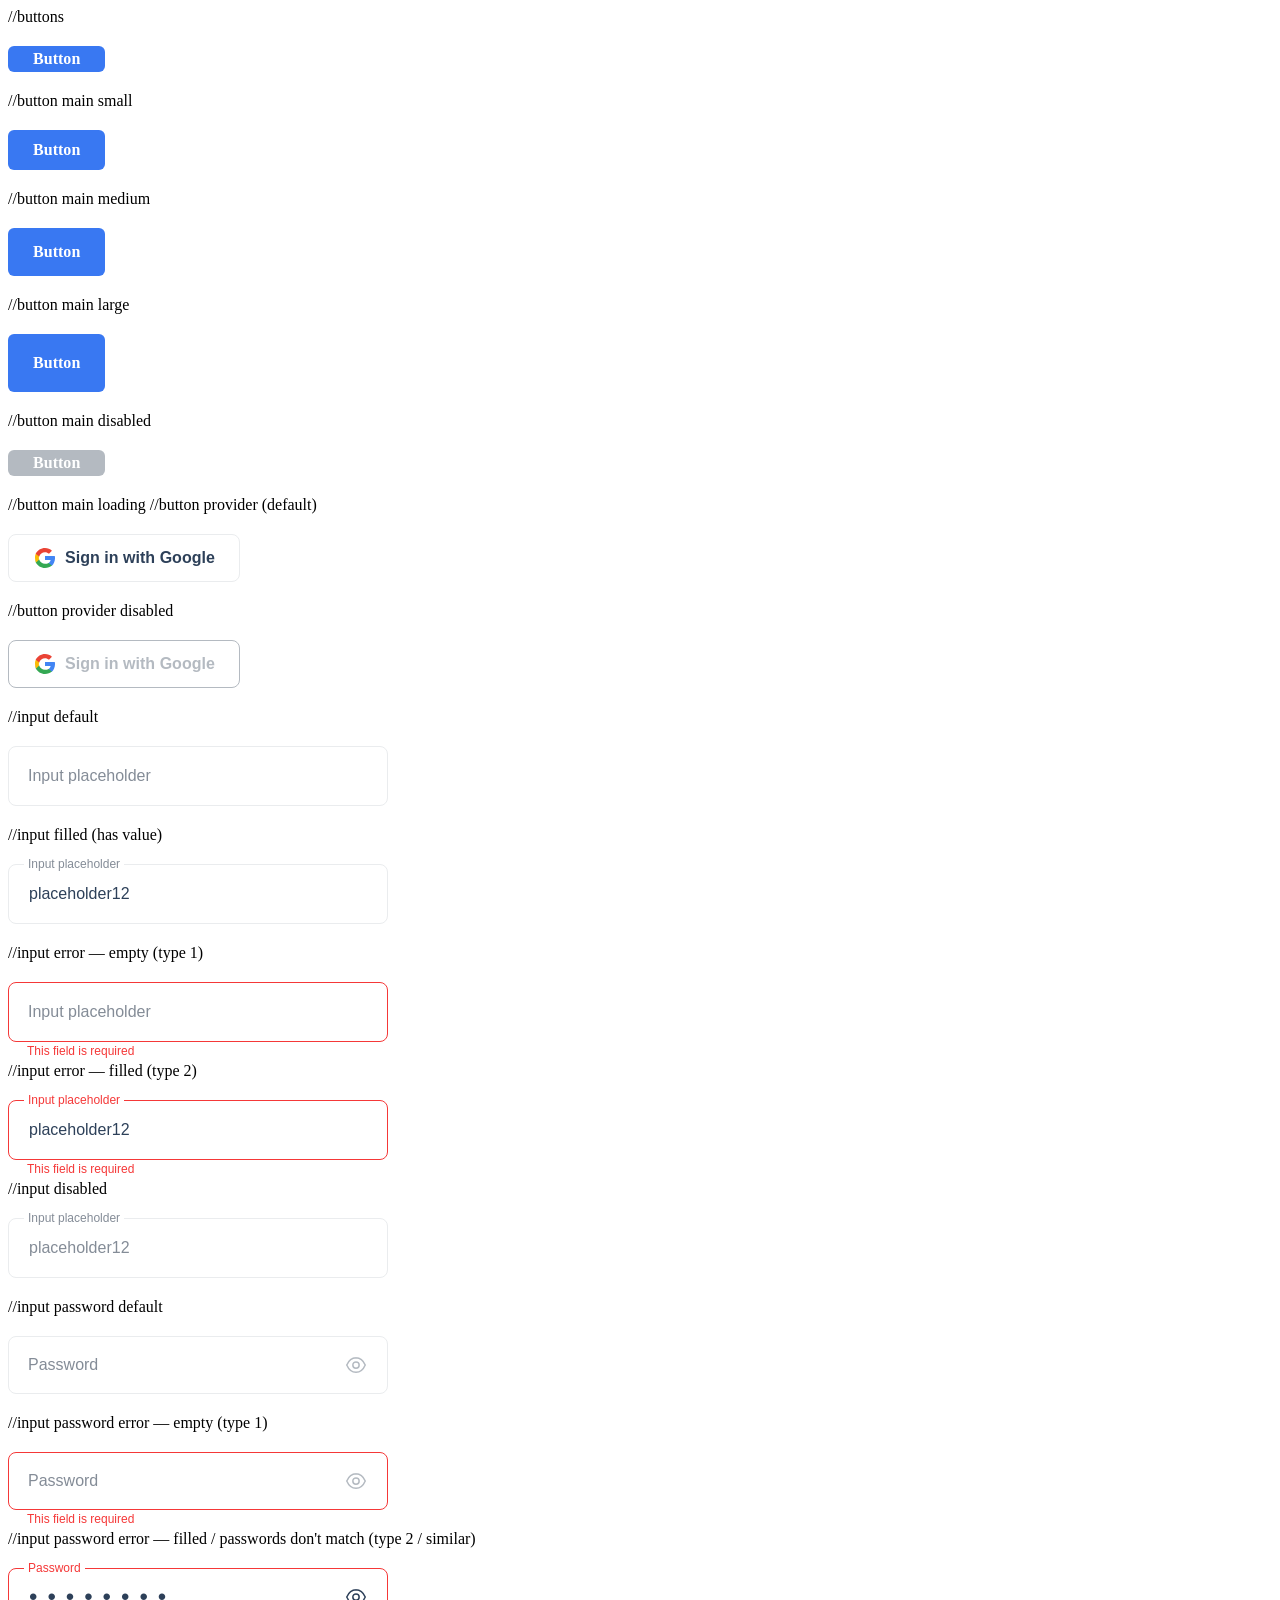
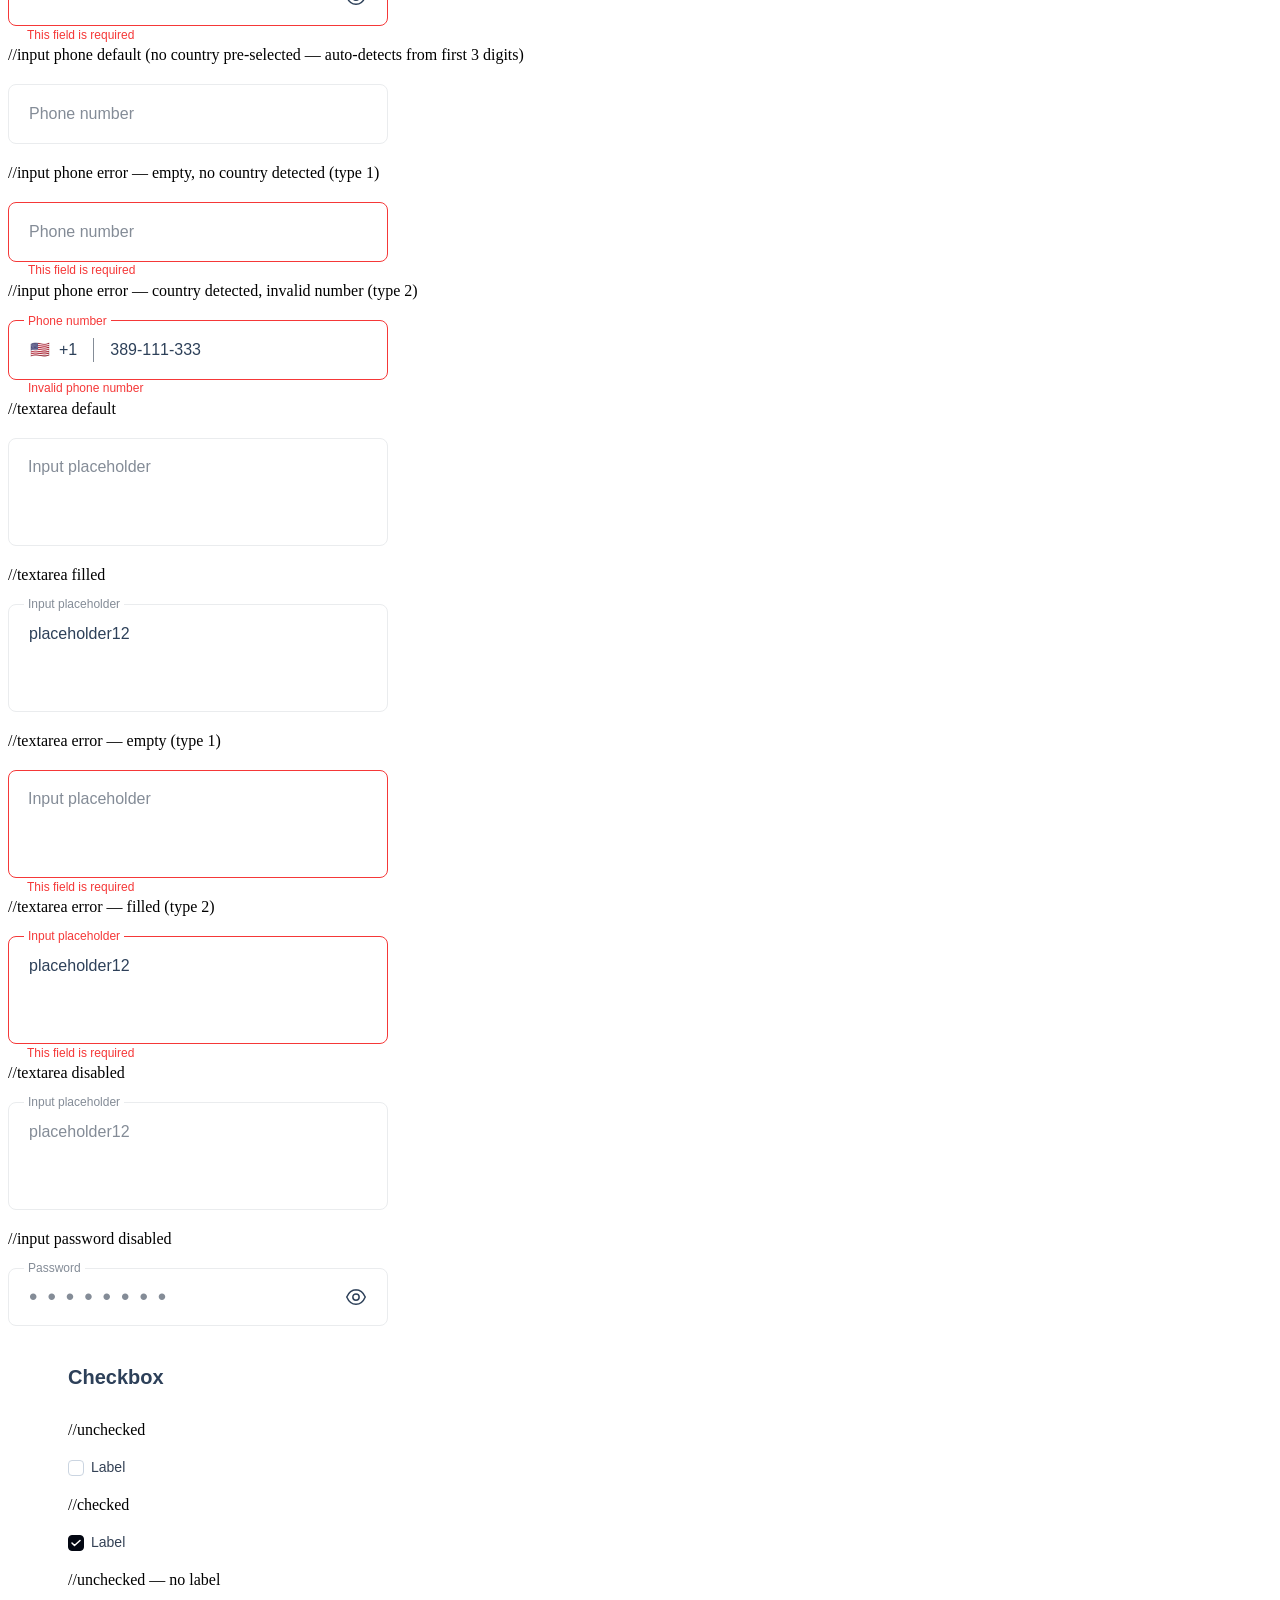
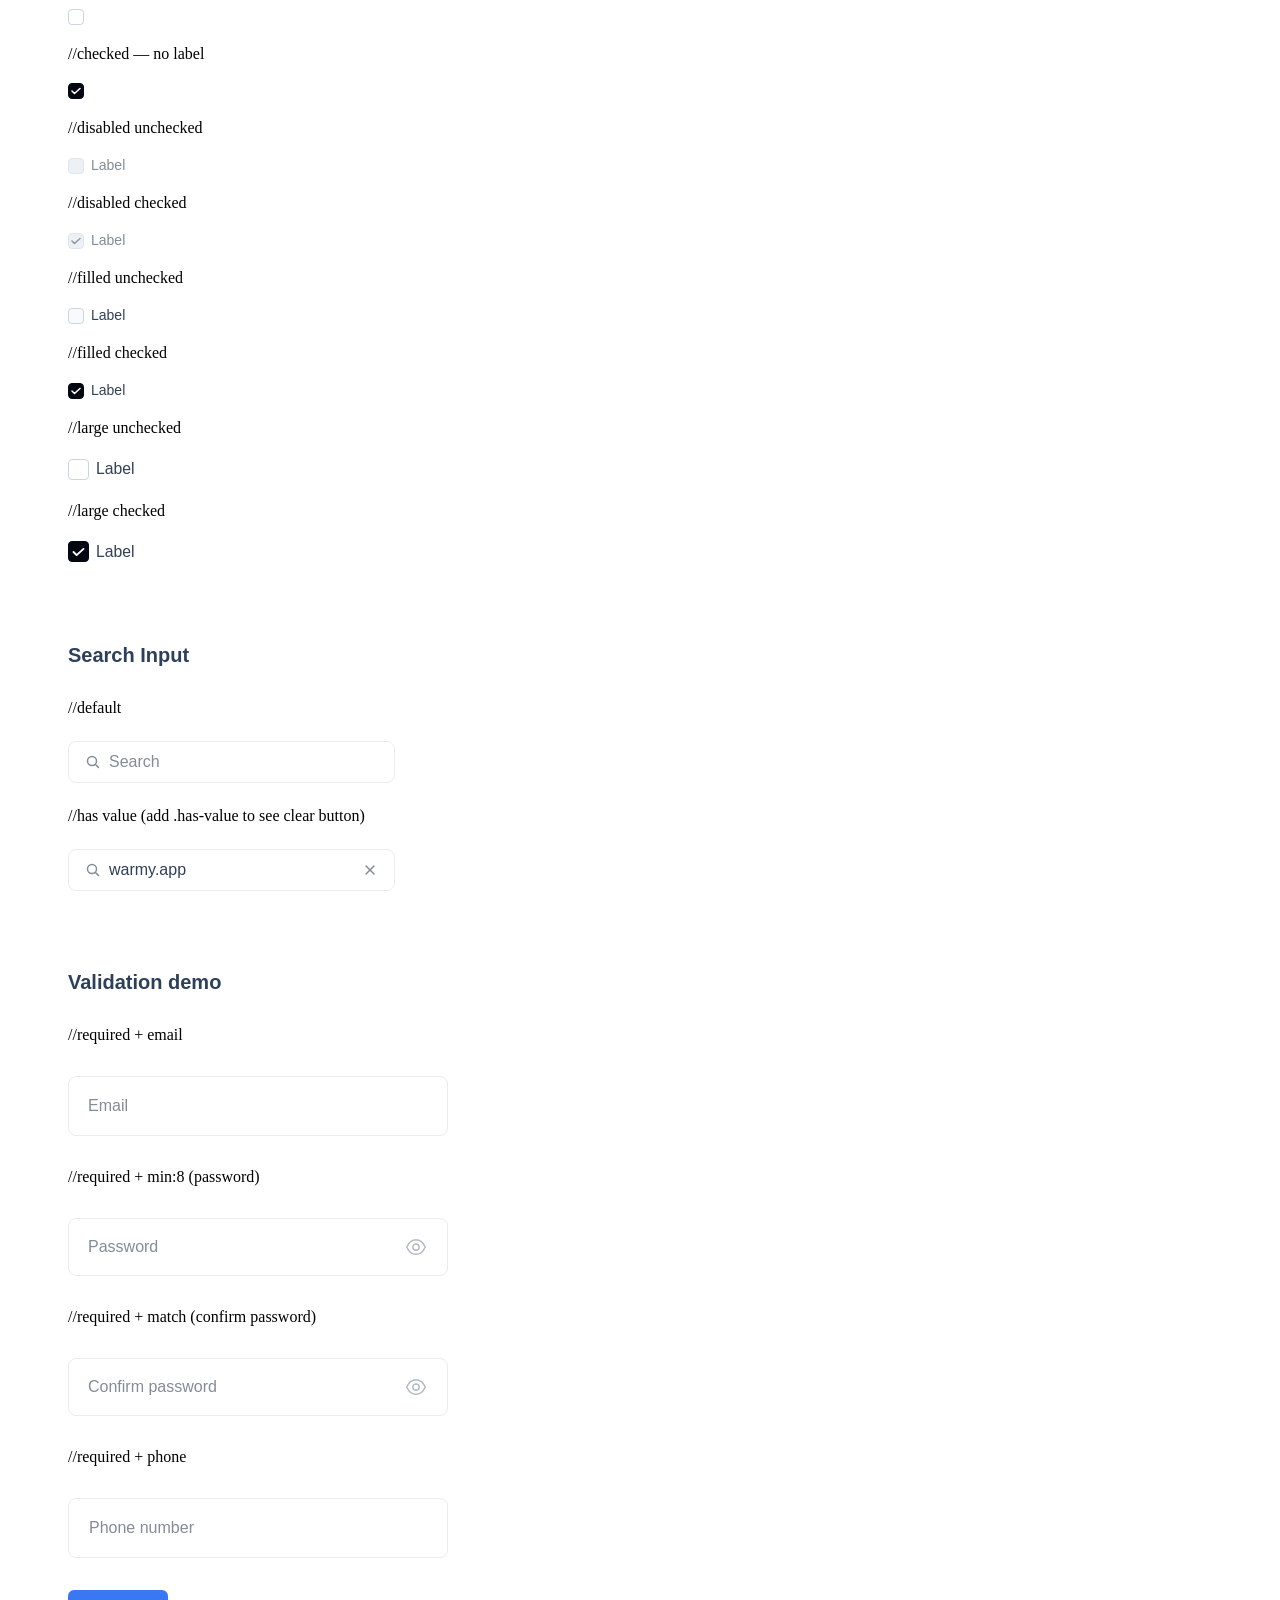
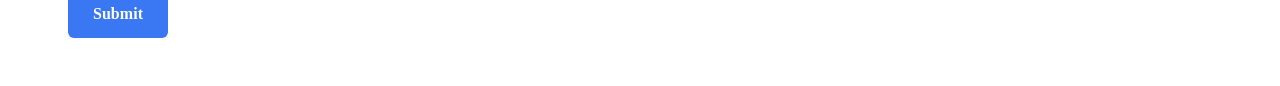
==== index.html @ c6be758d "feat: add base components HTML, CSS, and JS" ====
<!DOCTYPE html>
<html lang="en">
<head>
    <meta charset="UTF-8">
    <meta name="viewport" content="width=device-width, initial-scale=1.0">
    <title>Document</title>
    <link rel="stylesheet" href="css/main.css">
    <link rel="stylesheet" href="css/components.css">
</head>
<body>
    <div class="container">
        <div style="display: flex; flex-direction: column; gap: 20px;">

            //buttons
            <a href="" class="btn-main" target="_blank" rel="nofollow">Button</a>
            //button main small
            <a href="" class="btn-main btn-sm" target="_blank" rel="nofollow">Button</a>
            //button main medium
            <a href="" class="btn-main btn-md" target="_blank" rel="nofollow">Button</a>
            //button main large
            <a href="" class="btn-main btn-lg" target="_blank" rel="nofollow">Button</a>
            //button main disabled
            <a href="" class="btn-main btn-disabled" target="_blank" rel="nofollow">Button</a>
            //button main loading
            <!-- <a href="" class="btn-main btn-loading" target="_blank" rel="nofollow">Button</a> -->

            //button provider (default)
            <button type="button" class="btn-provider">
                <svg viewBox="0 0 24 24" fill="none" xmlns="http://www.w3.org/2000/svg">
                    <path d="M21.805 10.023H12v3.955h5.617c-.242 1.29-0.977 2.383-2.082 3.117v2.59h3.371c1.973-1.816 3.109-4.492 3.109-7.668 0-.527-.047-1.039-.133-1.52-.023.004.008-.008-.077.008v-.482z" fill="#4285F4"/>
                    <path d="M12 22c2.813 0 5.172-.934 6.895-2.535l-3.371-2.59c-.934.625-2.129.996-3.523.996-2.711 0-5.004-1.828-5.824-4.289H2.691v2.672C4.406 19.652 7.969 22 12 22z" fill="#34A853"/>
                    <path d="M6.176 13.582A5.97 5.97 0 0 1 5.836 12c0-.551.098-1.086.34-1.582V7.746H2.691A9.988 9.988 0 0 0 2 12c0 1.621.387 3.152 1.074 4.512l3.102-2.93z" fill="#FBBC05"/>
                    <path d="M12 6.129c1.527 0 2.895.524 3.973 1.555l2.98-2.98C17.168 3.031 14.813 2 12 2 7.969 2 4.406 4.348 2.691 7.746l3.485 2.672C6.996 7.957 9.289 6.129 12 6.129z" fill="#EA4335"/>
                </svg>
                Sign in with Google
            </button>
            //button provider disabled
            <button type="button" class="btn-provider btn-disabled" disabled>
                <svg viewBox="0 0 24 24" fill="none" xmlns="http://www.w3.org/2000/svg">
                    <path d="M21.805 10.023H12v3.955h5.617c-.242 1.29-0.977 2.383-2.082 3.117v2.59h3.371c1.973-1.816 3.109-4.492 3.109-7.668 0-.527-.047-1.039-.133-1.52-.023.004.008-.008-.077.008v-.482z" fill="#4285F4"/>
                    <path d="M12 22c2.813 0 5.172-.934 6.895-2.535l-3.371-2.59c-.934.625-2.129.996-3.523.996-2.711 0-5.004-1.828-5.824-4.289H2.691v2.672C4.406 19.652 7.969 22 12 22z" fill="#34A853"/>
                    <path d="M6.176 13.582A5.97 5.97 0 0 1 5.836 12c0-.551.098-1.086.34-1.582V7.746H2.691A9.988 9.988 0 0 0 2 12c0 1.621.387 3.152 1.074 4.512l3.102-2.93z" fill="#FBBC05"/>
                    <path d="M12 6.129c1.527 0 2.895.524 3.973 1.555l2.98-2.98C17.168 3.031 14.813 2 12 2 7.969 2 4.406 4.348 2.691 7.746l3.485 2.672C6.996 7.957 9.289 6.129 12 6.129z" fill="#EA4335"/>
                </svg>
                Sign in with Google
            </button>

            //input default
            <div class="input-wrap">
                <input type="text" id="input-name" class="input-field" placeholder=" " />
                <label for="input-name" class="input-label">Input placeholder</label>
            </div>
            //input filled (has value)
            <div class="input-wrap">
                <input type="text" id="input-filled" class="input-field" placeholder=" " value="placeholder12" />
                <label for="input-filled" class="input-label">Input placeholder</label>
            </div>
            //input error — empty (type 1)
            <div class="input-wrap input-error">
                <input type="text" id="input-error-1" class="input-field" placeholder=" " />
                <label for="input-error-1" class="input-label">Input placeholder</label>
                <span class="input-error-msg">This field is required</span>
            </div>
            //input error — filled (type 2)
            <div class="input-wrap input-error">
                <input type="text" id="input-error-2" class="input-field" placeholder=" " value="placeholder12" />
                <label for="input-error-2" class="input-label">Input placeholder</label>
                <span class="input-error-msg">This field is required</span>
            </div>
            //input disabled
            <div class="input-wrap">
                <input type="text" id="input-disabled" class="input-field" placeholder=" " value="placeholder12" disabled />
                <label for="input-disabled" class="input-label">Input placeholder</label>
            </div>

            //input password default
            <div class="input-wrap input-password">
                <input type="password" id="input-pass" class="input-field" placeholder=" " />
                <label for="input-pass" class="input-label">Password</label>
                <button type="button" class="input-password-toggle" aria-label="Show password">
                    <svg class="icon-eye-show" viewBox="0 0 20 16.104" fill="none" xmlns="http://www.w3.org/2000/svg">
                        <path fill-rule="evenodd" clip-rule="evenodd" d="M13.1615 8.0522C13.1615 9.7982 11.7455 11.2132 9.9995 11.2132C8.2535 11.2132 6.8385 9.7982 6.8385 8.0522C6.8385 6.3052 8.2535 4.8902 9.9995 4.8902C11.7455 4.8902 13.1615 6.3052 13.1615 8.0522Z" stroke="var(--stroke-0, #B4BAC1)" stroke-width="1.5" stroke-linecap="round" stroke-linejoin="round"/>
                        <path fill-rule="evenodd" clip-rule="evenodd" d="M9.998 15.354C13.806 15.354 17.289 12.616 19.25 8.052C17.289 3.488 13.806 0.75 9.998 0.75H10.002C6.194 0.75 2.711 3.488 0.75 8.052C2.711 12.616 6.194 15.354 10.002 15.354H9.998Z" stroke="var(--stroke-0, #B4BAC1)" stroke-width="1.5" stroke-linecap="round" stroke-linejoin="round"/>
                    </svg>
                    <svg class="icon-eye-hide" viewBox="0 0 20 17.274" fill="none" xmlns="http://www.w3.org/2000/svg">
                        <path d="M7.761 10.8672C7.186 10.2932 6.836 9.5132 6.836 8.6382C6.836 6.8852 8.248 5.4722 10 5.4722C10.867 5.4722 11.665 5.8232 12.23 6.3972" stroke="var(--stroke-0, #B4BAC1)" stroke-width="1.5" stroke-linecap="round" stroke-linejoin="round"/>
                        <path d="M13.1052 9.1993C12.8732 10.4893 11.8572 11.5073 10.5682 11.7413" stroke="var(--stroke-0, #B4BAC1)" stroke-width="1.5" stroke-linecap="round" stroke-linejoin="round"/>
                        <path d="M4.655 13.9727C3.068 12.7267 1.724 10.9067 0.75 8.6377C1.734 6.3587 3.087 4.5287 4.684 3.2727C6.271 2.0167 8.102 1.3347 10 1.3347C11.909 1.3347 13.739 2.0267 15.336 3.2917" stroke="var(--stroke-0, #B4BAC1)" stroke-width="1.5" stroke-linecap="round" stroke-linejoin="round"/>
                        <path d="M17.448 5.4912C18.136 6.4052 18.741 7.4602 19.25 8.6372C17.283 13.1942 13.807 15.9392 10 15.9392C9.137 15.9392 8.286 15.7992 7.468 15.5262" stroke="var(--stroke-0, #B4BAC1)" stroke-width="1.5" stroke-linecap="round" stroke-linejoin="round"/>
                        <path d="M17.8874 0.75L2.1134 16.524" stroke="var(--stroke-0, #B4BAC1)" stroke-width="1.5" stroke-linecap="round" stroke-linejoin="round"/>
                    </svg>
                </button>
            </div>
            //input password error — empty (type 1)
            <div class="input-wrap input-password input-error">
                <input type="password" id="input-pass-error-1" class="input-field" placeholder=" " />
                <label for="input-pass-error-1" class="input-label">Password</label>
                <button type="button" class="input-password-toggle" aria-label="Show password">
                    <svg class="icon-eye-show" viewBox="0 0 20 16.104" fill="none" xmlns="http://www.w3.org/2000/svg">
                        <path fill-rule="evenodd" clip-rule="evenodd" d="M13.1615 8.0522C13.1615 9.7982 11.7455 11.2132 9.9995 11.2132C8.2535 11.2132 6.8385 9.7982 6.8385 8.0522C6.8385 6.3052 8.2535 4.8902 9.9995 4.8902C11.7455 4.8902 13.1615 6.3052 13.1615 8.0522Z" stroke="var(--stroke-0, #B4BAC1)" stroke-width="1.5" stroke-linecap="round" stroke-linejoin="round"/>
                        <path fill-rule="evenodd" clip-rule="evenodd" d="M9.998 15.354C13.806 15.354 17.289 12.616 19.25 8.052C17.289 3.488 13.806 0.75 9.998 0.75H10.002C6.194 0.75 2.711 3.488 0.75 8.052C2.711 12.616 6.194 15.354 10.002 15.354H9.998Z" stroke="var(--stroke-0, #B4BAC1)" stroke-width="1.5" stroke-linecap="round" stroke-linejoin="round"/>
                    </svg>
                    <svg class="icon-eye-hide" viewBox="0 0 20 17.274" fill="none" xmlns="http://www.w3.org/2000/svg">
                        <path d="M7.761 10.8672C7.186 10.2932 6.836 9.5132 6.836 8.6382C6.836 6.8852 8.248 5.4722 10 5.4722C10.867 5.4722 11.665 5.8232 12.23 6.3972" stroke="var(--stroke-0, #B4BAC1)" stroke-width="1.5" stroke-linecap="round" stroke-linejoin="round"/>
                        <path d="M13.1052 9.1993C12.8732 10.4893 11.8572 11.5073 10.5682 11.7413" stroke="var(--stroke-0, #B4BAC1)" stroke-width="1.5" stroke-linecap="round" stroke-linejoin="round"/>
                        <path d="M4.655 13.9727C3.068 12.7267 1.724 10.9067 0.75 8.6377C1.734 6.3587 3.087 4.5287 4.684 3.2727C6.271 2.0167 8.102 1.3347 10 1.3347C11.909 1.3347 13.739 2.0267 15.336 3.2917" stroke="var(--stroke-0, #B4BAC1)" stroke-width="1.5" stroke-linecap="round" stroke-linejoin="round"/>
                        <path d="M17.448 5.4912C18.136 6.4052 18.741 7.4602 19.25 8.6372C17.283 13.1942 13.807 15.9392 10 15.9392C9.137 15.9392 8.286 15.7992 7.468 15.5262" stroke="var(--stroke-0, #B4BAC1)" stroke-width="1.5" stroke-linecap="round" stroke-linejoin="round"/>
                        <path d="M17.8874 0.75L2.1134 16.524" stroke="var(--stroke-0, #B4BAC1)" stroke-width="1.5" stroke-linecap="round" stroke-linejoin="round"/>
                    </svg>
                </button>
                <span class="input-error-msg">This field is required</span>
            </div>
            //input password error — filled / passwords don't match (type 2 / similar)
            <div class="input-wrap input-password input-error">
                <input type="password" id="input-pass-error-2" class="input-field" placeholder=" " value="password" />
                <label for="input-pass-error-2" class="input-label">Password</label>
                <button type="button" class="input-password-toggle" aria-label="Show password">
                    <svg class="icon-eye-show" viewBox="0 0 20 16.104" fill="none" xmlns="http://www.w3.org/2000/svg">
                        <path fill-rule="evenodd" clip-rule="evenodd" d="M13.1615 8.0522C13.1615 9.7982 11.7455 11.2132 9.9995 11.2132C8.2535 11.2132 6.8385 9.7982 6.8385 8.0522C6.8385 6.3052 8.2535 4.8902 9.9995 4.8902C11.7455 4.8902 13.1615 6.3052 13.1615 8.0522Z" stroke="var(--stroke-0, #B4BAC1)" stroke-width="1.5" stroke-linecap="round" stroke-linejoin="round"/>
                        <path fill-rule="evenodd" clip-rule="evenodd" d="M9.998 15.354C13.806 15.354 17.289 12.616 19.25 8.052C17.289 3.488 13.806 0.75 9.998 0.75H10.002C6.194 0.75 2.711 3.488 0.75 8.052C2.711 12.616 6.194 15.354 10.002 15.354H9.998Z" stroke="var(--stroke-0, #B4BAC1)" stroke-width="1.5" stroke-linecap="round" stroke-linejoin="round"/>
                    </svg>
                    <svg class="icon-eye-hide" viewBox="0 0 20 17.274" fill="none" xmlns="http://www.w3.org/2000/svg">
                        <path d="M7.761 10.8672C7.186 10.2932 6.836 9.5132 6.836 8.6382C6.836 6.8852 8.248 5.4722 10 5.4722C10.867 5.4722 11.665 5.8232 12.23 6.3972" stroke="var(--stroke-0, #B4BAC1)" stroke-width="1.5" stroke-linecap="round" stroke-linejoin="round"/>
                        <path d="M13.1052 9.1993C12.8732 10.4893 11.8572 11.5073 10.5682 11.7413" stroke="var(--stroke-0, #B4BAC1)" stroke-width="1.5" stroke-linecap="round" stroke-linejoin="round"/>
                        <path d="M4.655 13.9727C3.068 12.7267 1.724 10.9067 0.75 8.6377C1.734 6.3587 3.087 4.5287 4.684 3.2727C6.271 2.0167 8.102 1.3347 10 1.3347C11.909 1.3347 13.739 2.0267 15.336 3.2917" stroke="var(--stroke-0, #B4BAC1)" stroke-width="1.5" stroke-linecap="round" stroke-linejoin="round"/>
                        <path d="M17.448 5.4912C18.136 6.4052 18.741 7.4602 19.25 8.6372C17.283 13.1942 13.807 15.9392 10 15.9392C9.137 15.9392 8.286 15.7992 7.468 15.5262" stroke="var(--stroke-0, #B4BAC1)" stroke-width="1.5" stroke-linecap="round" stroke-linejoin="round"/>
                        <path d="M17.8874 0.75L2.1134 16.524" stroke="var(--stroke-0, #B4BAC1)" stroke-width="1.5" stroke-linecap="round" stroke-linejoin="round"/>
                    </svg>
                </button>
                <span class="input-error-msg">This field is required</span>
            </div>
            //input phone default (no country pre-selected — auto-detects from first 3 digits)
            <div class="input-wrap input-phone">
                <div class="phone-prefix">
                    <div class="phone-country">
                        <span class="phone-flag"></span>
                        <span class="phone-dial"></span>
                        <select class="phone-select" aria-label="Select country code">
                            <option value="" data-flag="" selected>—</option>
                            <option value="+1"   data-flag="🇺🇸">United States (+1)</option>
                            <option value="+44"  data-flag="🇬🇧">United Kingdom (+44)</option>
                            <option value="+49"  data-flag="🇩🇪">Germany (+49)</option>
                            <option value="+33"  data-flag="🇫🇷">France (+33)</option>
                            <option value="+34"  data-flag="🇪🇸">Spain (+34)</option>
                            <option value="+39"  data-flag="🇮🇹">Italy (+39)</option>
                            <option value="+31"  data-flag="🇳🇱">Netherlands (+31)</option>
                            <option value="+48"  data-flag="🇵🇱">Poland (+48)</option>
                            <option value="+380" data-flag="🇺🇦">Ukraine (+380)</option>
                            <option value="+1"   data-flag="🇨🇦">Canada (+1)</option>
                            <option value="+61"  data-flag="🇦🇺">Australia (+61)</option>
                            <option value="+55"  data-flag="🇧🇷">Brazil (+55)</option>
                            <option value="+91"  data-flag="🇮🇳">India (+91)</option>
                            <option value="+86"  data-flag="🇨🇳">China (+86)</option>
                        </select>
                    </div>
                    <div class="phone-divider"></div>
                </div>
                <input type="tel" id="input-phone" class="input-field" placeholder=" " />
                <label for="input-phone" class="input-label">Phone number</label>
            </div>
            //input phone error — empty, no country detected (type 1)
            <div class="input-wrap input-phone input-error">
                <div class="phone-prefix">
                    <div class="phone-country">
                        <span class="phone-flag"></span>
                        <span class="phone-dial"></span>
                        <select class="phone-select" aria-label="Select country code">
                            <option value="" data-flag="" selected>—</option>
                            <option value="+1"   data-flag="🇺🇸">United States (+1)</option>
                            <option value="+44"  data-flag="🇬🇧">United Kingdom (+44)</option>
                            <option value="+380" data-flag="🇺🇦">Ukraine (+380)</option>
                        </select>
                    </div>
                    <div class="phone-divider"></div>
                </div>
                <input type="tel" id="input-phone-error-1" class="input-field" placeholder=" " />
                <label for="input-phone-error-1" class="input-label">Phone number</label>
                <span class="input-error-msg">This field is required</span>
            </div>
            //input phone error — country detected, invalid number (type 2)
            <div class="input-wrap input-phone input-error phone-detected">
                <div class="phone-prefix">
                    <div class="phone-country">
                        <span class="phone-flag">🇺🇸</span>
                        <span class="phone-dial">+1</span>
                        <select class="phone-select" aria-label="Select country code">
                            <option value="" data-flag="">—</option>
                            <option value="+1"   data-flag="🇺🇸" selected>United States (+1)</option>
                            <option value="+44"  data-flag="🇬🇧">United Kingdom (+44)</option>
                            <option value="+380" data-flag="🇺🇦">Ukraine (+380)</option>
                        </select>
                    </div>
                    <div class="phone-divider"></div>
                </div>
                <input type="tel" id="input-phone-error-2" class="input-field" placeholder=" " value="389-111-333" />
                <label for="input-phone-error-2" class="input-label">Phone number</label>
                <span class="input-error-msg">Invalid phone number</span>
            </div>

            //textarea default
            <div class="input-wrap input-textarea">
                <textarea id="textarea-default" class="input-field" placeholder=" "></textarea>
                <label for="textarea-default" class="input-label">Input placeholder</label>
            </div>
            //textarea filled
            <div class="input-wrap input-textarea">
                <textarea id="textarea-filled" class="input-field" placeholder=" ">placeholder12</textarea>
                <label for="textarea-filled" class="input-label">Input placeholder</label>
            </div>
            //textarea error — empty (type 1)
            <div class="input-wrap input-textarea input-error">
                <textarea id="textarea-error-1" class="input-field" placeholder=" "></textarea>
                <label for="textarea-error-1" class="input-label">Input placeholder</label>
                <span class="input-error-msg">This field is required</span>
            </div>
            //textarea error — filled (type 2)
            <div class="input-wrap input-textarea input-error">
                <textarea id="textarea-error-2" class="input-field" placeholder=" ">placeholder12</textarea>
                <label for="textarea-error-2" class="input-label">Input placeholder</label>
                <span class="input-error-msg">This field is required</span>
            </div>
            //textarea disabled
            <div class="input-wrap input-textarea">
                <textarea id="textarea-disabled" class="input-field" placeholder=" " disabled>placeholder12</textarea>
                <label for="textarea-disabled" class="input-label">Input placeholder</label>
            </div>

            //input password disabled
            <div class="input-wrap input-password">
                <input type="password" id="input-pass-disabled" class="input-field" placeholder=" " value="password" disabled />
                <label for="input-pass-disabled" class="input-label">Password</label>
                <button type="button" class="input-password-toggle" aria-label="Show password" disabled>
                    <svg class="icon-eye-show" viewBox="0 0 20 16.104" fill="none" xmlns="http://www.w3.org/2000/svg">
                        <path fill-rule="evenodd" clip-rule="evenodd" d="M13.1615 8.0522C13.1615 9.7982 11.7455 11.2132 9.9995 11.2132C8.2535 11.2132 6.8385 9.7982 6.8385 8.0522C6.8385 6.3052 8.2535 4.8902 9.9995 4.8902C11.7455 4.8902 13.1615 6.3052 13.1615 8.0522Z" stroke="var(--stroke-0, #B4BAC1)" stroke-width="1.5" stroke-linecap="round" stroke-linejoin="round"/>
                        <path fill-rule="evenodd" clip-rule="evenodd" d="M9.998 15.354C13.806 15.354 17.289 12.616 19.25 8.052C17.289 3.488 13.806 0.75 9.998 0.75H10.002C6.194 0.75 2.711 3.488 0.75 8.052C2.711 12.616 6.194 15.354 10.002 15.354H9.998Z" stroke="var(--stroke-0, #B4BAC1)" stroke-width="1.5" stroke-linecap="round" stroke-linejoin="round"/>
                    </svg>
                </button>
            </div>


        </div>
    </div>

    <!-- ====== Checkbox ====== -->
    <div style="padding: 40px 60px; max-width: 900px;">
        <h2 style="font-family:Figtree,sans-serif;font-size:20px;font-weight:700;color:#2D4059;margin:0 0 32px;">Checkbox</h2>
        <div style="display:flex;flex-direction:column;gap:20px;">

            //unchecked
            <label class="checkbox-wrap">
                <input type="checkbox" class="checkbox-input" />
                <span class="checkbox-box"></span>
                <span class="checkbox-label">Label</span>
            </label>

            //checked
            <label class="checkbox-wrap">
                <input type="checkbox" class="checkbox-input" checked />
                <span class="checkbox-box"></span>
                <span class="checkbox-label">Label</span>
            </label>

            //unchecked — no label
            <label class="checkbox-wrap">
                <input type="checkbox" class="checkbox-input" />
                <span class="checkbox-box"></span>
            </label>

            //checked — no label
            <label class="checkbox-wrap">
                <input type="checkbox" class="checkbox-input" checked />
                <span class="checkbox-box"></span>
            </label>

            //disabled unchecked
            <label class="checkbox-wrap checkbox-disabled">
                <input type="checkbox" class="checkbox-input" disabled />
                <span class="checkbox-box"></span>
                <span class="checkbox-label">Label</span>
            </label>

            //disabled checked
            <label class="checkbox-wrap checkbox-disabled">
                <input type="checkbox" class="checkbox-input" disabled checked />
                <span class="checkbox-box"></span>
                <span class="checkbox-label">Label</span>
            </label>

            //filled unchecked
            <label class="checkbox-wrap checkbox-filled">
                <input type="checkbox" class="checkbox-input" />
                <span class="checkbox-box"></span>
                <span class="checkbox-label">Label</span>
            </label>

            //filled checked
            <label class="checkbox-wrap checkbox-filled">
                <input type="checkbox" class="checkbox-input" checked />
                <span class="checkbox-box"></span>
                <span class="checkbox-label">Label</span>
            </label>

            //large unchecked
            <label class="checkbox-wrap checkbox-lg">
                <input type="checkbox" class="checkbox-input" />
                <span class="checkbox-box"></span>
                <span class="checkbox-label">Label</span>
            </label>

            //large checked
            <label class="checkbox-wrap checkbox-lg">
                <input type="checkbox" class="checkbox-input" checked />
                <span class="checkbox-box"></span>
                <span class="checkbox-label">Label</span>
            </label>

        </div>
    </div>

    <!-- ====== Search Input ====== -->
    <div style="padding: 40px 60px; max-width: 900px;">
        <h2 style="font-family:Figtree,sans-serif;font-size:20px;font-weight:700;color:#2D4059;margin:0 0 32px;">Search Input</h2>
        <div style="display:flex;flex-direction:column;gap:24px;max-width:327px;">

            //default
            <div class="input-wrap input-search">
                <button type="button" class="search-submit" aria-label="Search">
                    <svg viewBox="0 0 16 16" fill="none" xmlns="http://www.w3.org/2000/svg">
                        <circle cx="7" cy="7" r="4.5" stroke="currentColor" stroke-width="1.5"/>
                        <path d="M10.5 10.5L13.5 13.5" stroke="currentColor" stroke-width="1.5" stroke-linecap="round"/>
                    </svg>
                </button>
                <input type="search" class="input-field" placeholder="Search" />
                <button type="button" class="search-clear" aria-label="Clear search">
                    <svg viewBox="0 0 16 16" fill="none" xmlns="http://www.w3.org/2000/svg">
                        <path d="M4 4L12 12M12 4L4 12" stroke="currentColor" stroke-width="1.5" stroke-linecap="round"/>
                    </svg>
                </button>
            </div>

            //has value (add .has-value to see clear button)
            <div class="input-wrap input-search has-value">
                <button type="button" class="search-submit" aria-label="Search">
                    <svg viewBox="0 0 16 16" fill="none" xmlns="http://www.w3.org/2000/svg">
                        <circle cx="7" cy="7" r="4.5" stroke="currentColor" stroke-width="1.5"/>
                        <path d="M10.5 10.5L13.5 13.5" stroke="currentColor" stroke-width="1.5" stroke-linecap="round"/>
                    </svg>
                </button>
                <input type="search" class="input-field" placeholder="Search" value="warmy.app" />
                <button type="button" class="search-clear" aria-label="Clear search">
                    <svg viewBox="0 0 16 16" fill="none" xmlns="http://www.w3.org/2000/svg">
                        <path d="M4 4L12 12M12 4L4 12" stroke="currentColor" stroke-width="1.5" stroke-linecap="round"/>
                    </svg>
                </button>
            </div>

        </div>
    </div>

    <!-- ====== Validation demo ====== -->
    <div style="padding: 40px 60px; max-width: 900px;">
        <h2 style="font-family:Figtree,sans-serif;font-size:20px;font-weight:700;color:#2D4059;margin:0 0 32px;">Validation demo</h2>
        <form id="demo-form" novalidate style="display:flex;flex-direction:column;gap:32px;max-width:380px;">

            //required + email
            <div class="input-wrap" data-validate="required|email" data-error-required="Email is required" data-error-email="Enter a valid email address">
                <input type="email" id="val-email" class="input-field" placeholder=" " />
                <label for="val-email" class="input-label">Email</label>
            </div>

            //required + min:8 (password)
            <div class="input-wrap input-password" data-validate="required|min:8" data-error-required="Password is required" data-error-min="Minimum 8 characters">
                <input type="password" id="val-pass" class="input-field" placeholder=" " />
                <label for="val-pass" class="input-label">Password</label>
                <button type="button" class="input-password-toggle" aria-label="Show password">
                    <svg class="icon-eye-show" viewBox="0 0 20 16.104" fill="none" xmlns="http://www.w3.org/2000/svg">
                        <path fill-rule="evenodd" clip-rule="evenodd" d="M13.1615 8.0522C13.1615 9.7982 11.7455 11.2132 9.9995 11.2132C8.2535 11.2132 6.8385 9.7982 6.8385 8.0522C6.8385 6.3052 8.2535 4.8902 9.9995 4.8902C11.7455 4.8902 13.1615 6.3052 13.1615 8.0522Z" stroke="var(--stroke-0, #B4BAC1)" stroke-width="1.5" stroke-linecap="round" stroke-linejoin="round"/>
                        <path fill-rule="evenodd" clip-rule="evenodd" d="M9.998 15.354C13.806 15.354 17.289 12.616 19.25 8.052C17.289 3.488 13.806 0.75 9.998 0.75H10.002C6.194 0.75 2.711 3.488 0.75 8.052C2.711 12.616 6.194 15.354 10.002 15.354H9.998Z" stroke="var(--stroke-0, #B4BAC1)" stroke-width="1.5" stroke-linecap="round" stroke-linejoin="round"/>
                    </svg>
                    <svg class="icon-eye-hide" viewBox="0 0 22 20" fill="none" xmlns="http://www.w3.org/2000/svg">
                        <path d="M9.76404 4.12287C10.1667 4.04344 10.5795 4.00218 11.0005 4.00218C15.3775 4.00218 18.8225 7.35418 20.2505 9.00018C19.8825 9.41218 19.3205 9.99118 18.6085 10.5912M12.5745 12.5742C12.1385 12.9992 11.5435 13.2512 10.8875 13.2512C9.5045 13.2512 8.3785 12.1242 8.3785 10.7402C8.3785 10.0852 8.6295 9.49018 9.0555 9.05418" stroke="var(--stroke-0, #B4BAC1)" stroke-width="1.5" stroke-linecap="round" stroke-linejoin="round"/>
                        <path d="M5.29807 5.29785C3.49507 6.45385 2.02807 8.11585 1.00007 9.99985C2.44507 12.7078 5.52307 15.9998 11.0001 15.9998C12.8891 15.9998 14.5491 15.5078 15.9651 14.7468M2.00007 1.99985L20.0001 19.9998" stroke="var(--stroke-0, #B4BAC1)" stroke-width="1.5" stroke-linecap="round" stroke-linejoin="round"/>
                    </svg>
                </button>
            </div>

            //required + match (confirm password)
            <div class="input-wrap input-password" data-validate="required|match:#val-pass" data-error-required="Please confirm your password" data-error-match="Passwords do not match">
                <input type="password" id="val-pass-confirm" class="input-field" placeholder=" " />
                <label for="val-pass-confirm" class="input-label">Confirm password</label>
                <button type="button" class="input-password-toggle" aria-label="Show password">
                    <svg class="icon-eye-show" viewBox="0 0 20 16.104" fill="none" xmlns="http://www.w3.org/2000/svg">
                        <path fill-rule="evenodd" clip-rule="evenodd" d="M13.1615 8.0522C13.1615 9.7982 11.7455 11.2132 9.9995 11.2132C8.2535 11.2132 6.8385 9.7982 6.8385 8.0522C6.8385 6.3052 8.2535 4.8902 9.9995 4.8902C11.7455 4.8902 13.1615 6.3052 13.1615 8.0522Z" stroke="var(--stroke-0, #B4BAC1)" stroke-width="1.5" stroke-linecap="round" stroke-linejoin="round"/>
                        <path fill-rule="evenodd" clip-rule="evenodd" d="M9.998 15.354C13.806 15.354 17.289 12.616 19.25 8.052C17.289 3.488 13.806 0.75 9.998 0.75H10.002C6.194 0.75 2.711 3.488 0.75 8.052C2.711 12.616 6.194 15.354 10.002 15.354H9.998Z" stroke="var(--stroke-0, #B4BAC1)" stroke-width="1.5" stroke-linecap="round" stroke-linejoin="round"/>
                    </svg>
                    <svg class="icon-eye-hide" viewBox="0 0 22 20" fill="none" xmlns="http://www.w3.org/2000/svg">
                        <path d="M9.76404 4.12287C10.1667 4.04344 10.5795 4.00218 11.0005 4.00218C15.3775 4.00218 18.8225 7.35418 20.2505 9.00018C19.8825 9.41218 19.3205 9.99118 18.6085 10.5912M12.5745 12.5742C12.1385 12.9992 11.5435 13.2512 10.8875 13.2512C9.5045 13.2512 8.3785 12.1242 8.3785 10.7402C8.3785 10.0852 8.6295 9.49018 9.0555 9.05418" stroke="var(--stroke-0, #B4BAC1)" stroke-width="1.5" stroke-linecap="round" stroke-linejoin="round"/>
                        <path d="M5.29807 5.29785C3.49507 6.45385 2.02807 8.11585 1.00007 9.99985C2.44507 12.7078 5.52307 15.9998 11.0001 15.9998C12.8891 15.9998 14.5491 15.5078 15.9651 14.7468M2.00007 1.99985L20.0001 19.9998" stroke="var(--stroke-0, #B4BAC1)" stroke-width="1.5" stroke-linecap="round" stroke-linejoin="round"/>
                    </svg>
                </button>
            </div>

            //required + phone
            <div class="input-wrap input-phone" data-validate="required|phone" data-error-required="Phone number is required" data-error-phone="Enter a valid phone number">
                <div class="phone-prefix">
                    <div class="phone-country">
                        <span class="phone-flag"></span>
                        <span class="phone-dial"></span>
                        <select class="phone-select" aria-label="Country code">
                            <option value="" selected></option>
                            <option value="+1"   data-flag="🇺🇸">🇺🇸 United States (+1)</option>
                            <option value="+44"  data-flag="🇬🇧">🇬🇧 United Kingdom (+44)</option>
                            <option value="+49"  data-flag="🇩🇪">🇩🇪 Germany (+49)</option>
                            <option value="+33"  data-flag="🇫🇷">🇫🇷 France (+33)</option>
                            <option value="+380" data-flag="🇺🇦">🇺🇦 Ukraine (+380)</option>
                        </select>
                    </div>
                    <div class="phone-divider"></div>
                </div>
                <input type="tel" id="val-phone" class="input-field" placeholder=" " />
                <label for="val-phone" class="input-label">Phone number</label>
            </div>

            <button type="submit" class="btn-main btn-md">Submit</button>
        </form>
    </div>

    <script src="js/components.js"></script>
    <script src="js/validation.js"></script>
</body>
</html>
---- css/components.css ----
*,
*::before,
*::after {
    box-sizing: border-box;
}
:root {
    --primary-blue: #3978F2;
    --primary-beige: #FAF4E7;
    --primary-dark-font: #2D4059;
    --blue-200: #5897FB;
    --disable-button: #B4BAC1;
    --input-stroke-inactive: #EAECEE;
    --input-stroke-active: #CCCCCC;
    --gray-600: #848C97;
    --error-color: #F53838;
}
.btn-main {
    display: inline-flex;
    justify-content: center;
    align-items: center;
    gap: 8px;
    min-width: 80px;
    width: fit-content;
    padding: 0 24px;
    border-radius: 6px;
    background: var(--primary-blue);
    color: #FFF;
    text-align: center;
    font-family: Figtree;
    font-size: 16px;
    font-style: normal;
    font-weight: 700;
    line-height: 24px; /* 150% */
    letter-spacing: 0.032px;
    border: 1px solid transparent;
    text-decoration: unset;
    transition: box-shadow 0.2s ease-in-out, background-color 0.2s ease-in-out, color 0.2s ease-in-out, border-color 0.2s ease-in-out;
}
.btn-main.btn-outline {
    border: 1px solid var(--primary-blue);
    color: #3978F2;
}
.btn-main:hover,
.btn-main.btn-outline:hover {
    box-shadow: 0 0 12px 0 rgba(57, 120, 242, 0.50);
}
.btn-main:focus,
.btn-main:active,
.btn-main.btn-outline:focus,
.btn-main.btn-outline:active {
    background: var(--blue-200);
    box-shadow: 0 0 12px 0 rgba(57, 120, 242, 0.50);
}
.btn-main:disabled,
.btn-main.btn-disabled,
.btn-main.btn-outline:disabled,
.btn-main.btn-outline.btn-disabled {
    background: var(--disable-button);
}
.btn-main img {
    width: 16px;
    height: 16px;;
}
.btn-main.btn-sm {
    height: 40px;
}
.btn-main.btn-md {
    height: 48px;
}
.btn-main.btn-lg {
    height: 58px;
}

/* ====== Checkbox ====== */
.checkbox-wrap {
    display: inline-flex;
    align-items: center;
    gap: 7px;
    cursor: pointer;
    position: relative;
    -webkit-user-select: none;
    user-select: none;
}
.checkbox-wrap.checkbox-disabled {
    opacity: 0.6;
    cursor: not-allowed;
    pointer-events: none;
}
/* visually hidden native input — stays accessible/functional */
.checkbox-input {
    position: absolute;
    opacity: 0;
    width: 1px;
    height: 1px;
    margin: -1px;
    overflow: hidden;
    clip: rect(0, 0, 0, 0);
    white-space: nowrap;
}
/* custom box */
.checkbox-box {
    flex-shrink: 0;
    width: 16px;
    height: 16px;
    border: 1px solid #CBD5E1;
    border-radius: 4px;
    background: #fff;
    background-repeat: no-repeat;
    background-position: center;
    transition: background-color 0.15s ease, border-color 0.15s ease;
    box-sizing: border-box;
}
/* filled variant: light bg instead of white */
.checkbox-wrap.checkbox-filled .checkbox-box {
    background-color: #F8FAFC;
}
/* hover — unchecked */
.checkbox-wrap:hover .checkbox-box {
    border-color: #94A3B8;
}
/* checked */
.checkbox-input:checked + .checkbox-box {
    background-color: #030712;
    border-color: #030712;
    background-image: url("data:image/svg+xml,%3Csvg xmlns='http://www.w3.org/2000/svg' viewBox='0 0 10 8' fill='none'%3E%3Cpath d='M1 4L3.5 6.5L9 1.5' stroke='white' stroke-width='1.5' stroke-linecap='round' stroke-linejoin='round'/%3E%3C/svg%3E");
    background-size: 10px 8px;
}
/* hover — checked */
.checkbox-wrap:hover .checkbox-input:checked + .checkbox-box {
    background-color: #475569;
    border-color: #475569;
}
/* focus ring via keyboard */
.checkbox-input:focus-visible + .checkbox-box {
    outline: 3px solid #030712;
    outline-offset: 2px;
}
/* disabled — override all bg/border */
.checkbox-wrap.checkbox-disabled .checkbox-box,
.checkbox-input:disabled + .checkbox-box {
    background-color: #E2E8F0 !important;
    border-color: #CBD5E1 !important;
}
/* disabled checked: gray checkmark */
.checkbox-wrap.checkbox-disabled .checkbox-input:checked + .checkbox-box,
.checkbox-input:checked:disabled + .checkbox-box {
    background-image: url("data:image/svg+xml,%3Csvg xmlns='http://www.w3.org/2000/svg' viewBox='0 0 10 8' fill='none'%3E%3Cpath d='M1 4L3.5 6.5L9 1.5' stroke='%23475569' stroke-width='1.5' stroke-linecap='round' stroke-linejoin='round'/%3E%3C/svg%3E") !important;
}
/* label text */
.checkbox-label {
    font-family: Figtree, sans-serif;
    font-size: 14px;
    font-weight: 400;
    line-height: 17px;
    color: #334155;
}
/* large size */
.checkbox-wrap.checkbox-lg .checkbox-box {
    width: 21px;
    height: 21px;
}
.checkbox-wrap.checkbox-lg .checkbox-input:checked + .checkbox-box {
    background-size: 13px 10px;
}
.checkbox-wrap.checkbox-lg .checkbox-label {
    font-size: 15.75px;
    line-height: 24.5px;
}

/* ====== Provider Button ====== */
.btn-provider {
    display: inline-flex;
    justify-content: center;
    align-items: center;
    gap: 8px;
    height: 48px;
    min-width: 80px;
    width: fit-content;
    padding: 0 24px;
    border-radius: 8px;
    border: 1px solid var(--input-stroke-inactive);
    background: #fff;
    color: var(--primary-dark-font);
    font-family: Figtree, sans-serif;
    font-size: 16px;
    font-weight: 700;
    line-height: 24px;
    letter-spacing: 0.032px;
    text-decoration: none;
    cursor: pointer;
    transition: box-shadow 0.2s ease, background-color 0.2s ease, color 0.2s ease, border-color 0.2s ease;
}
.btn-provider:hover {
    box-shadow: 1px 2px 4.5px 0 rgba(204, 204, 204, 0.25);
}
.btn-provider:active {
    background: var(--primary-dark-font);
    color: #fff;
    box-shadow: 1px 2px 4.5px 0 rgba(132, 132, 132, 0.25);
}
.btn-provider:active img,
.btn-provider:active svg {
    filter: brightness(0) invert(1);
}
.btn-provider:disabled,
.btn-provider.btn-disabled {
    border-color: var(--disable-button);
    color: var(--disable-button);
    cursor: not-allowed;
}
.btn-provider:disabled img,
.btn-provider.btn-disabled img {
    filter: grayscale(1) opacity(0.5);
}
.btn-provider img,
.btn-provider svg {
    width: 24px;
    height: 24px;
    flex-shrink: 0;
}

/* ====== Input ====== */
.input-wrap {
    position: relative;
    display: block;
    width: 100%;
    max-width: 380px;
}
.input-wrap .input-field {
    display: block;
    width: 100%;
    padding: 17px 20px;
    border: 1px solid var(--input-stroke-inactive);
    border-radius: 8px;
    background: #fff;
    font-family: Figtree, sans-serif;
    font-size: 16px;
    font-weight: 400;
    line-height: 24px;
    color: var(--primary-dark-font);
    outline: none;
    transition: border-color 0.2s ease;
    box-sizing: border-box;
    -webkit-appearance: none;
    appearance: none;
}
.input-wrap .input-label {
    position: absolute;
    left: 16px;
    top: 50%;
    transform: translateY(-50%);
    padding: 0 4px;
    background: transparent;
    font-family: Figtree, sans-serif;
    font-size: 16px;
    font-weight: 400;
    line-height: 24px;
    color: var(--gray-600);
    pointer-events: none;
    transition: top 0.15s ease, font-size 0.15s ease, line-height 0.15s ease, background-color 0.15s ease;
    white-space: nowrap;
}
/* hover */
.input-wrap .input-field:hover {
    border-color: var(--input-stroke-active);
}
/* focus */
.input-wrap .input-field:focus {
    border-color: var(--primary-dark-font);
}
/* floating label: focus or has value */
.input-wrap .input-field:focus ~ .input-label,
.input-wrap .input-field:not(:placeholder-shown) ~ .input-label {
    top: 0;
    transform: translateY(-50%);
    background: #fff;
    font-family: Nunito, sans-serif;
    font-size: 12px;
    line-height: 1;
}
/* error */
.input-wrap.input-error .input-field {
    border-color: var(--error-color);
}
.input-wrap.input-error .input-field:focus ~ .input-label,
.input-wrap.input-error .input-field:not(:placeholder-shown) ~ .input-label {
    color: var(--error-color);
}
.input-error-msg {
    position: absolute;
    bottom: -9px;
    left: 15px;
    transform: translateY(50%);
    background: #fff;
    padding: 0 4px;
    font-family: Nunito, sans-serif;
    font-size: 12px;
    font-weight: 400;
    line-height: normal;
    color: var(--error-color);
    white-space: nowrap;
    font-feature-settings: 'lnum' 1, 'tnum' 1;
}
/* disabled */
.input-wrap .input-field:disabled {
    color: var(--gray-600);
    cursor: not-allowed;
}

/* ====== Password Input ====== */
.input-wrap.input-password .input-field {
    padding-right: 56px;
    height: 58px;
}
.input-password-toggle {
    position: absolute;
    right: 20px;
    top: 50%;
    transform: translateY(-50%);
    width: 24px;
    height: 24px;
    border: none;
    background: none;
    padding: 0;
    cursor: pointer;
    display: flex;
    align-items: center;
    justify-content: center;
    flex-shrink: 0;
    --stroke-0: #B4BAC1;
}
.input-password-toggle svg {
    width: 20px;
    height: auto;
    display: block;
    overflow: visible;
}
.input-wrap.input-password .input-field:focus ~ .input-password-toggle,
.input-wrap.input-password .input-field:not(:placeholder-shown) ~ .input-password-toggle {
    --stroke-0: var(--primary-dark-font);
}
.input-password-toggle:hover {
    --stroke-0: var(--primary-dark-font);
}
.input-password-toggle .icon-eye-hide {
    display: none;
}
.input-password-toggle.is-visible .icon-eye-show {
    display: none;
}
.input-password-toggle.is-visible .icon-eye-hide {
    display: block;
}
/* ====== Textarea ====== */
.input-wrap.input-textarea .input-field {
    height: 108px;
    resize: none;
    overflow: auto;
}
.input-wrap.input-textarea .input-label {
    top: 17px;
    transform: none;
    transition: top 0.15s ease, font-size 0.15s ease, line-height 0.15s ease, background-color 0.15s ease, transform 0.15s ease;
}
.input-wrap.input-textarea .input-field:focus ~ .input-label,
.input-wrap.input-textarea .input-field:not(:placeholder-shown) ~ .input-label {
    top: 0;
    transform: translateY(-50%);
}

/* ====== Phone Input ====== */
.input-wrap.input-phone {
    display: flex;
    align-items: center;
    border: 1px solid var(--input-stroke-inactive);
    border-radius: 8px;
    background: #fff;
    padding: 0;
    transition: border-color 0.2s ease;
    --phone-prefix-w: 16px;
}
.input-wrap.input-phone:hover {
    border-color: var(--input-stroke-active);
}
.input-wrap.input-phone:focus-within {
    border-color: var(--primary-dark-font);
}
.input-wrap.input-phone.input-error {
    border-color: var(--error-color);
}
.input-wrap.input-phone .input-field {
    flex: 1;
    min-width: 0;
    border: none;
    border-radius: 0;
    padding: 17px 20px 17px 16px;
    background: transparent;
    height: 58px;
}
.input-wrap.input-phone .input-label {
    left: var(--phone-prefix-w);
    transition: top 0.15s ease, left 0.15s ease, font-size 0.15s ease, line-height 0.15s ease, background-color 0.15s ease, transform 0.15s ease;
}
.input-wrap.input-phone .input-field:focus ~ .input-label,
.input-wrap.input-phone .input-field:not(:placeholder-shown) ~ .input-label {
    left: 15px;
}
.input-wrap.input-phone.input-error .input-field:focus ~ .input-label,
.input-wrap.input-phone.input-error .input-field:not(:placeholder-shown) ~ .input-label {
    color: var(--error-color);
}
/* prefix hidden by default — shown only after country detection */
.phone-prefix {
    display: none;
    align-items: center;
    gap: 16px;
    padding: 17px 0 17px 20px;
    flex-shrink: 0;
}
.input-phone.phone-detected .phone-prefix {
    display: flex;
}
/* once detected: label always stays floating (input may be empty after code strip) */
.input-phone.phone-detected .input-label {
    top: 0;
    left: 15px;
    transform: translateY(-50%);
    background: #fff;
    font-family: Nunito, sans-serif;
    font-size: 12px;
    line-height: 1;
    color: var(--gray-600);
}
.phone-country {
    position: relative;
    display: flex;
    align-items: center;
    gap: 8px;
    cursor: pointer;
}
.phone-flag {
    width: 22px;
    height: 22px;
    font-size: 16px;
    line-height: 22px;
    text-align: center;
    display: inline-block;
    pointer-events: none;
}
.phone-dial {
    font-family: Figtree, sans-serif;
    font-size: 16px;
    font-weight: 400;
    line-height: 24px;
    color: var(--primary-dark-font);
    white-space: nowrap;
    pointer-events: none;
}
.phone-select {
    position: absolute;
    inset: 0;
    opacity: 0;
    cursor: pointer;
    width: 100%;
    height: 100%;
    border: none;
    outline: none;
}
.phone-divider {
    width: 1px;
    height: 24px;
    background: var(--gray-600);
    flex-shrink: 0;
}

/* password dots: larger size + spacing */
.input-wrap.input-password .input-field[type="password"] {
    font-size: 24px;
    letter-spacing: 10px;
    line-height: 24px;
}

/* ====== Search Input ====== */
.input-wrap.input-search {
    display: flex;
    align-items: center;
    gap: 8px;
    height: 42px;
    padding: 0 16px;
    border: 1px solid var(--input-stroke-inactive);
    border-radius: 8px;
    background: #fff;
    transition: border-color 0.2s ease;
}
.input-wrap.input-search:hover {
    border-color: var(--input-stroke-active);
}
.input-wrap.input-search:focus-within {
    border-color: var(--primary-dark-font);
}
.input-wrap.input-search.input-error {
    border-color: var(--error-color);
}
.search-submit {
    display: flex;
    align-items: center;
    justify-content: center;
    width: 16px;
    height: 16px;
    flex-shrink: 0;
    border: none;
    background: none;
    padding: 0;
    cursor: pointer;
    color: var(--gray-600);
    transition: color 0.15s ease;
}
.search-submit:hover {
    color: var(--primary-dark-font);
}
.search-submit svg {
    width: 16px;
    height: 16px;
    display: block;
}
.input-wrap.input-search .input-field {
    flex: 1;
    min-width: 0;
    border: none;
    border-radius: 0;
    background: transparent;
    padding: 0;
    height: 100%;
    font-family: Figtree, sans-serif;
    font-size: 16px;
    font-weight: 400;
    line-height: 24px;
    color: var(--primary-dark-font);
    outline: none;
    -webkit-appearance: none;
    appearance: none;
}
.input-wrap.input-search .input-field::placeholder {
    color: var(--gray-600);
}
/* hide native browser clear button */
.input-wrap.input-search .input-field::-webkit-search-cancel-button {
    display: none;
}
.search-clear {
    display: flex;
    align-items: center;
    justify-content: center;
    width: 16px;
    height: 16px;
    flex-shrink: 0;
    border: none;
    background: none;
    padding: 0;
    cursor: pointer;
    color: var(--gray-600);
    opacity: 0;
    pointer-events: none;
    transition: opacity 0.15s ease, color 0.15s ease;
}
.search-clear:hover {
    color: var(--primary-dark-font);
}
.search-clear svg {
    width: 16px;
    height: 16px;
    display: block;
}
/* show clear when input has a value */
.input-search.has-value .search-clear {
    opacity: 1;
    pointer-events: auto;
}
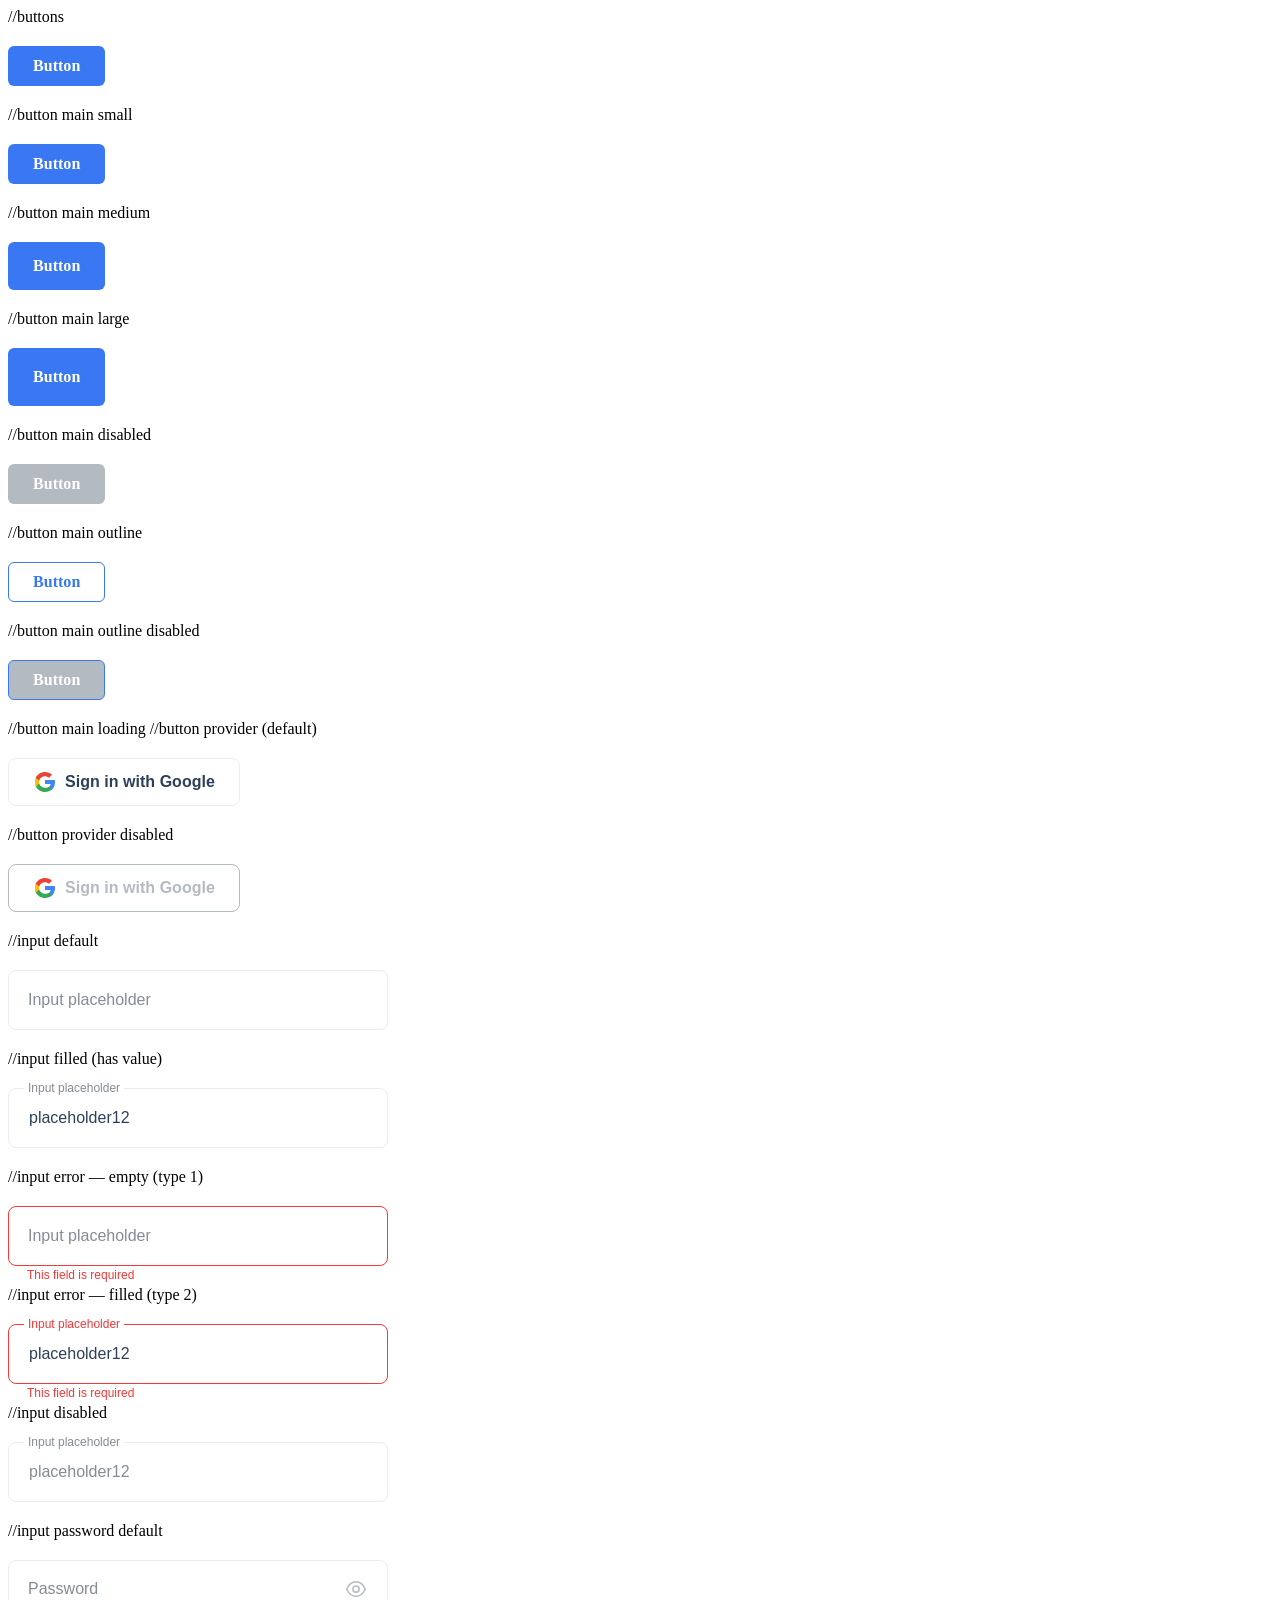
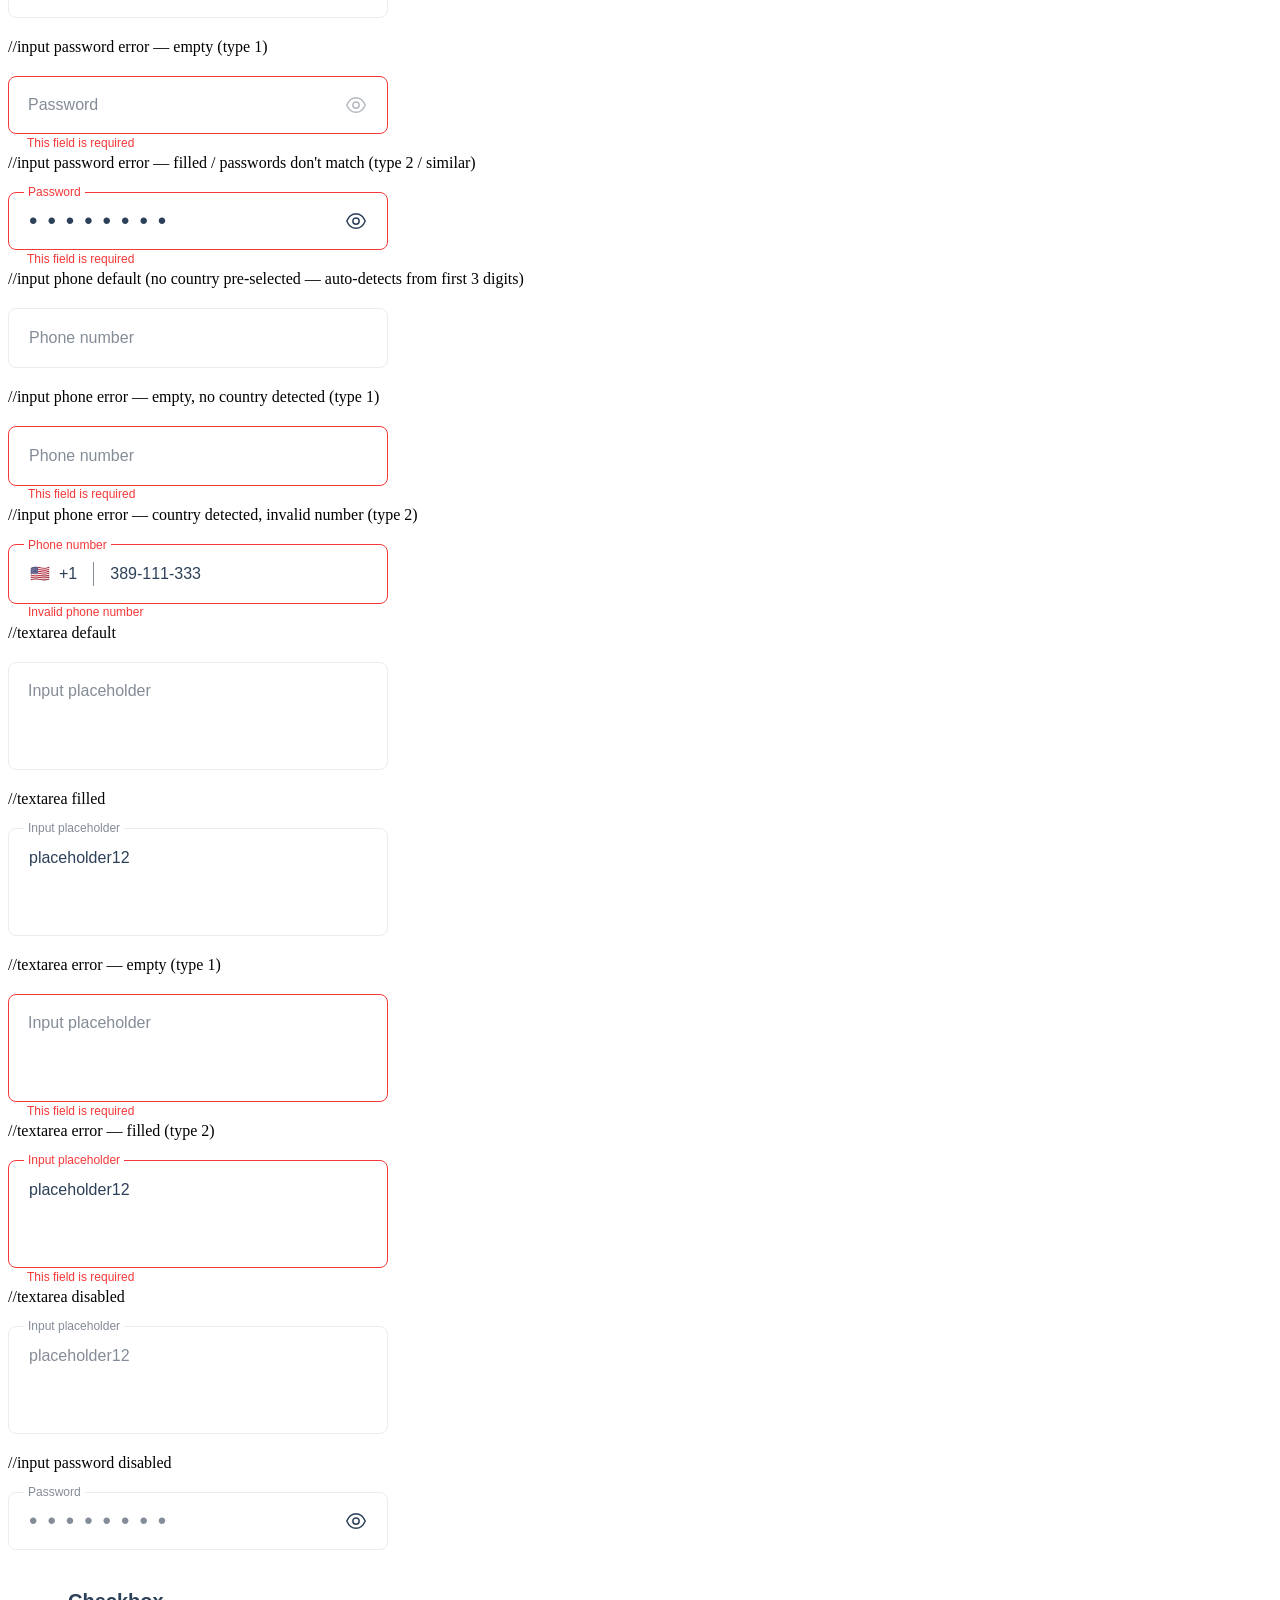
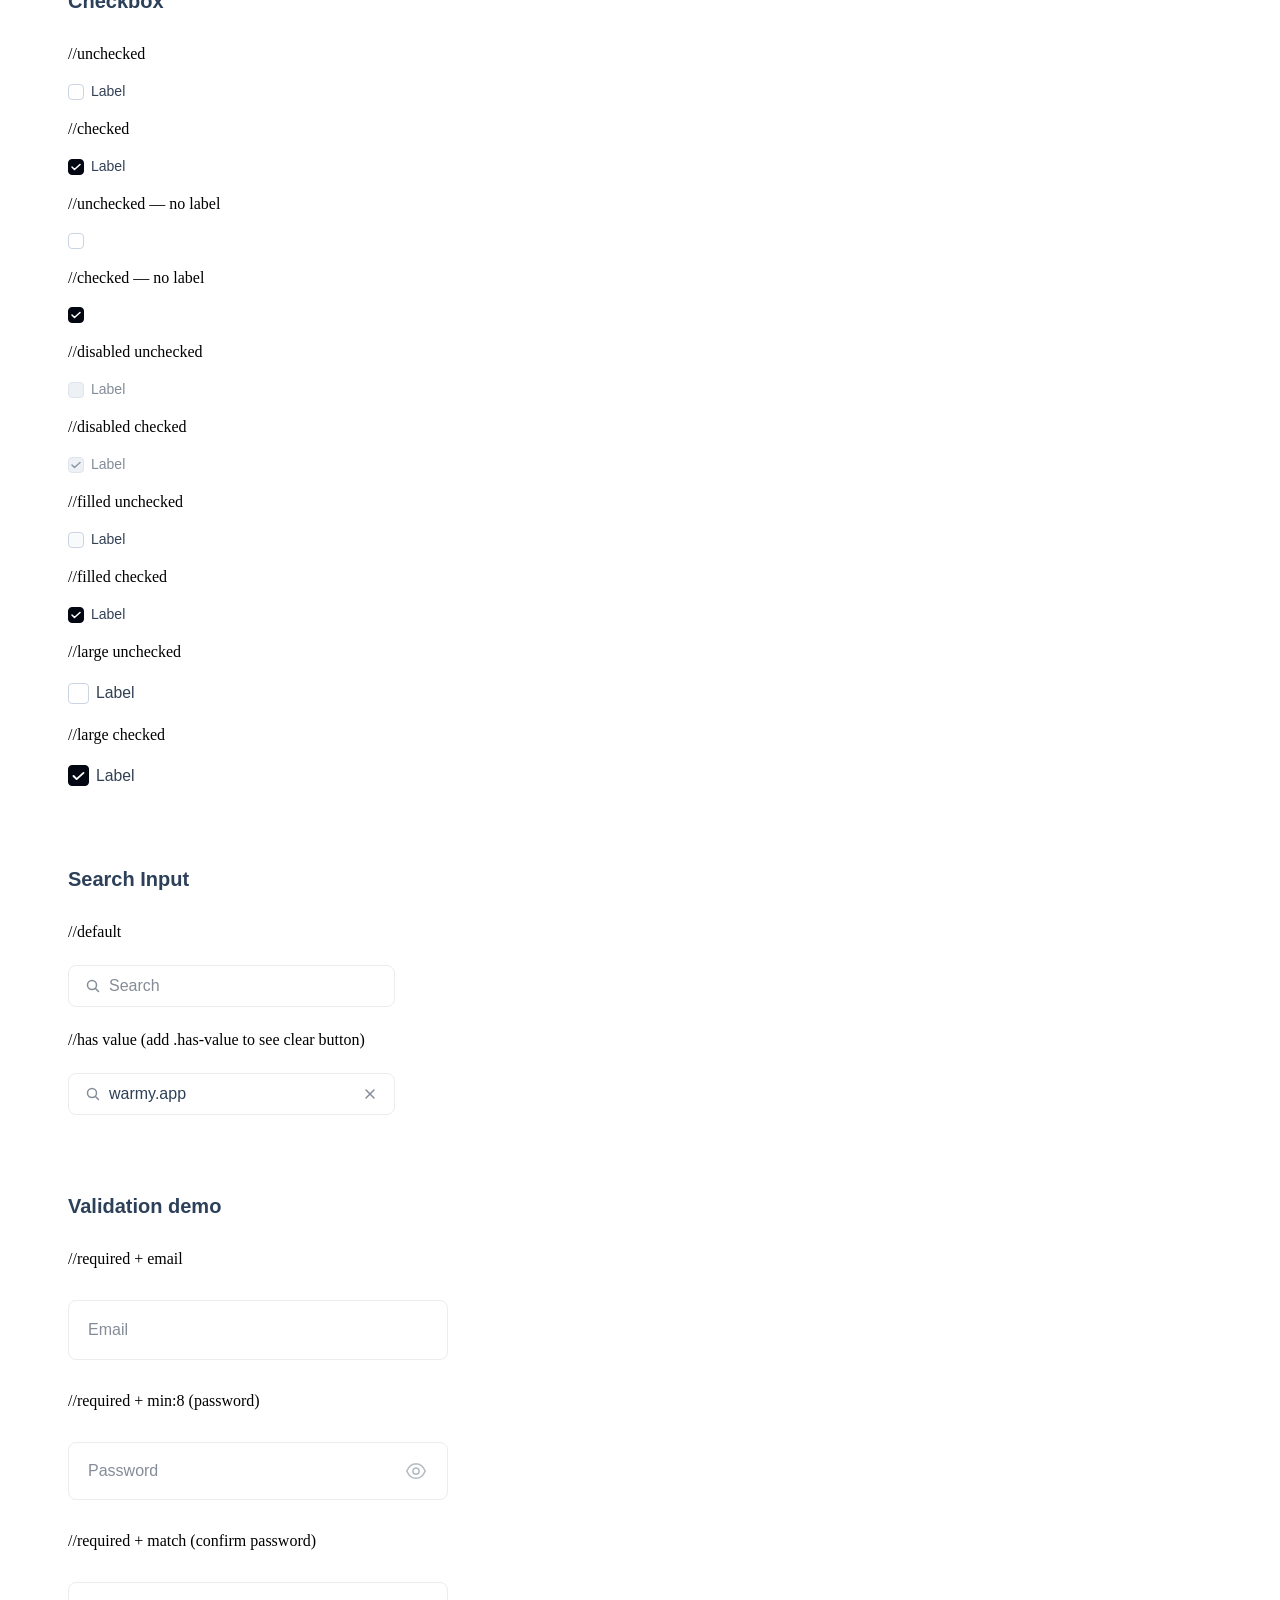
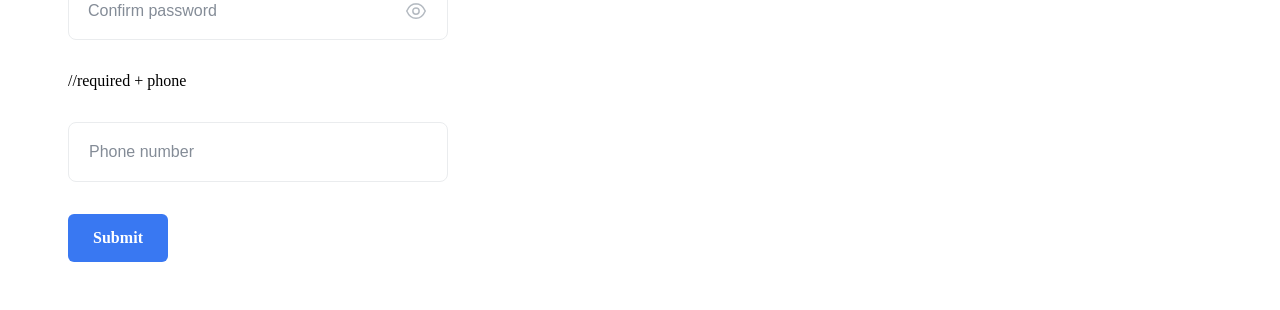
==== commit d4e6e20e: "feat: add base components with HTML, CSS, and JS samples" ====
--- a/index.html
+++ b/index.html
@@ -21,6 +21,10 @@
             <a href="" class="btn-main btn-lg" target="_blank" rel="nofollow">Button</a>
             //button main disabled
             <a href="" class="btn-main btn-disabled" target="_blank" rel="nofollow">Button</a>
+            //button main outline
+            <a href="" class="btn-main btn-outline" target="_blank" rel="nofollow">Button</a>
+            //button main outline disabled
+            <a href="" class="btn-main btn-outline btn-disabled" target="_blank" rel="nofollow">Button</a>
             //button main loading
             <!-- <a href="" class="btn-main btn-loading" target="_blank" rel="nofollow">Button</a> -->
 
--- a/css/components.css
+++ b/css/components.css
@@ -12,6 +12,7 @@
     --input-stroke-inactive: #EAECEE;
     --input-stroke-active: #CCCCCC;
     --gray-600: #848C97;
+    --gray-300: #EAECEE;
     --error-color: #F53838;
 }
 .btn-main {
@@ -21,6 +22,7 @@
     gap: 8px;
     min-width: 80px;
     width: fit-content;
+    height: 40px;
     padding: 0 24px;
     border-radius: 6px;
     background: var(--primary-blue);
@@ -39,10 +41,14 @@
 .btn-main.btn-outline {
     border: 1px solid var(--primary-blue);
     color: #3978F2;
+    background: transparent;
 }
 .btn-main:hover,
 .btn-main.btn-outline:hover {
     box-shadow: 0 0 12px 0 rgba(57, 120, 242, 0.50);
+    background: var(--primary-blue);
+    color: #fff;
+    border-color: var(--blue-200);
 }
 .btn-main:focus,
 .btn-main:active,
@@ -50,12 +56,16 @@
 .btn-main.btn-outline:active {
     background: var(--blue-200);
     box-shadow: 0 0 12px 0 rgba(57, 120, 242, 0.50);
+    color: #fff;
 }
 .btn-main:disabled,
 .btn-main.btn-disabled,
 .btn-main.btn-outline:disabled,
 .btn-main.btn-outline.btn-disabled {
     background: var(--disable-button);
+    color: #fff;
+    box-shadow: unset;
+    cursor: not-allowed;
 }
 .btn-main img {
     width: 16px;
@@ -178,8 +188,8 @@
     width: fit-content;
     padding: 0 24px;
     border-radius: 8px;
-    border: 1px solid var(--input-stroke-inactive);
-    background: #fff;
+    background: transparent;
+    border: 1px solid var(--gray-300);
     color: var(--primary-dark-font);
     font-family: Figtree, sans-serif;
     font-size: 16px;
@@ -191,9 +201,11 @@
     transition: box-shadow 0.2s ease, background-color 0.2s ease, color 0.2s ease, border-color 0.2s ease;
 }
 .btn-provider:hover {
-    box-shadow: 1px 2px 4.5px 0 rgba(204, 204, 204, 0.25);
-}
-.btn-provider:active {
+    background: #FFF;
+    box-shadow: 1px 2px 9px 0 rgba(204, 204, 204, 0.25);
+}
+.btn-provider:active, 
+.btn-provider:focus {
     background: var(--primary-dark-font);
     color: #fff;
     box-shadow: 1px 2px 4.5px 0 rgba(132, 132, 132, 0.25);
@@ -207,6 +219,8 @@
     border-color: var(--disable-button);
     color: var(--disable-button);
     cursor: not-allowed;
+    box-shadow: unset;
+    background: transparent;
 }
 .btn-provider:disabled img,
 .btn-provider.btn-disabled img {
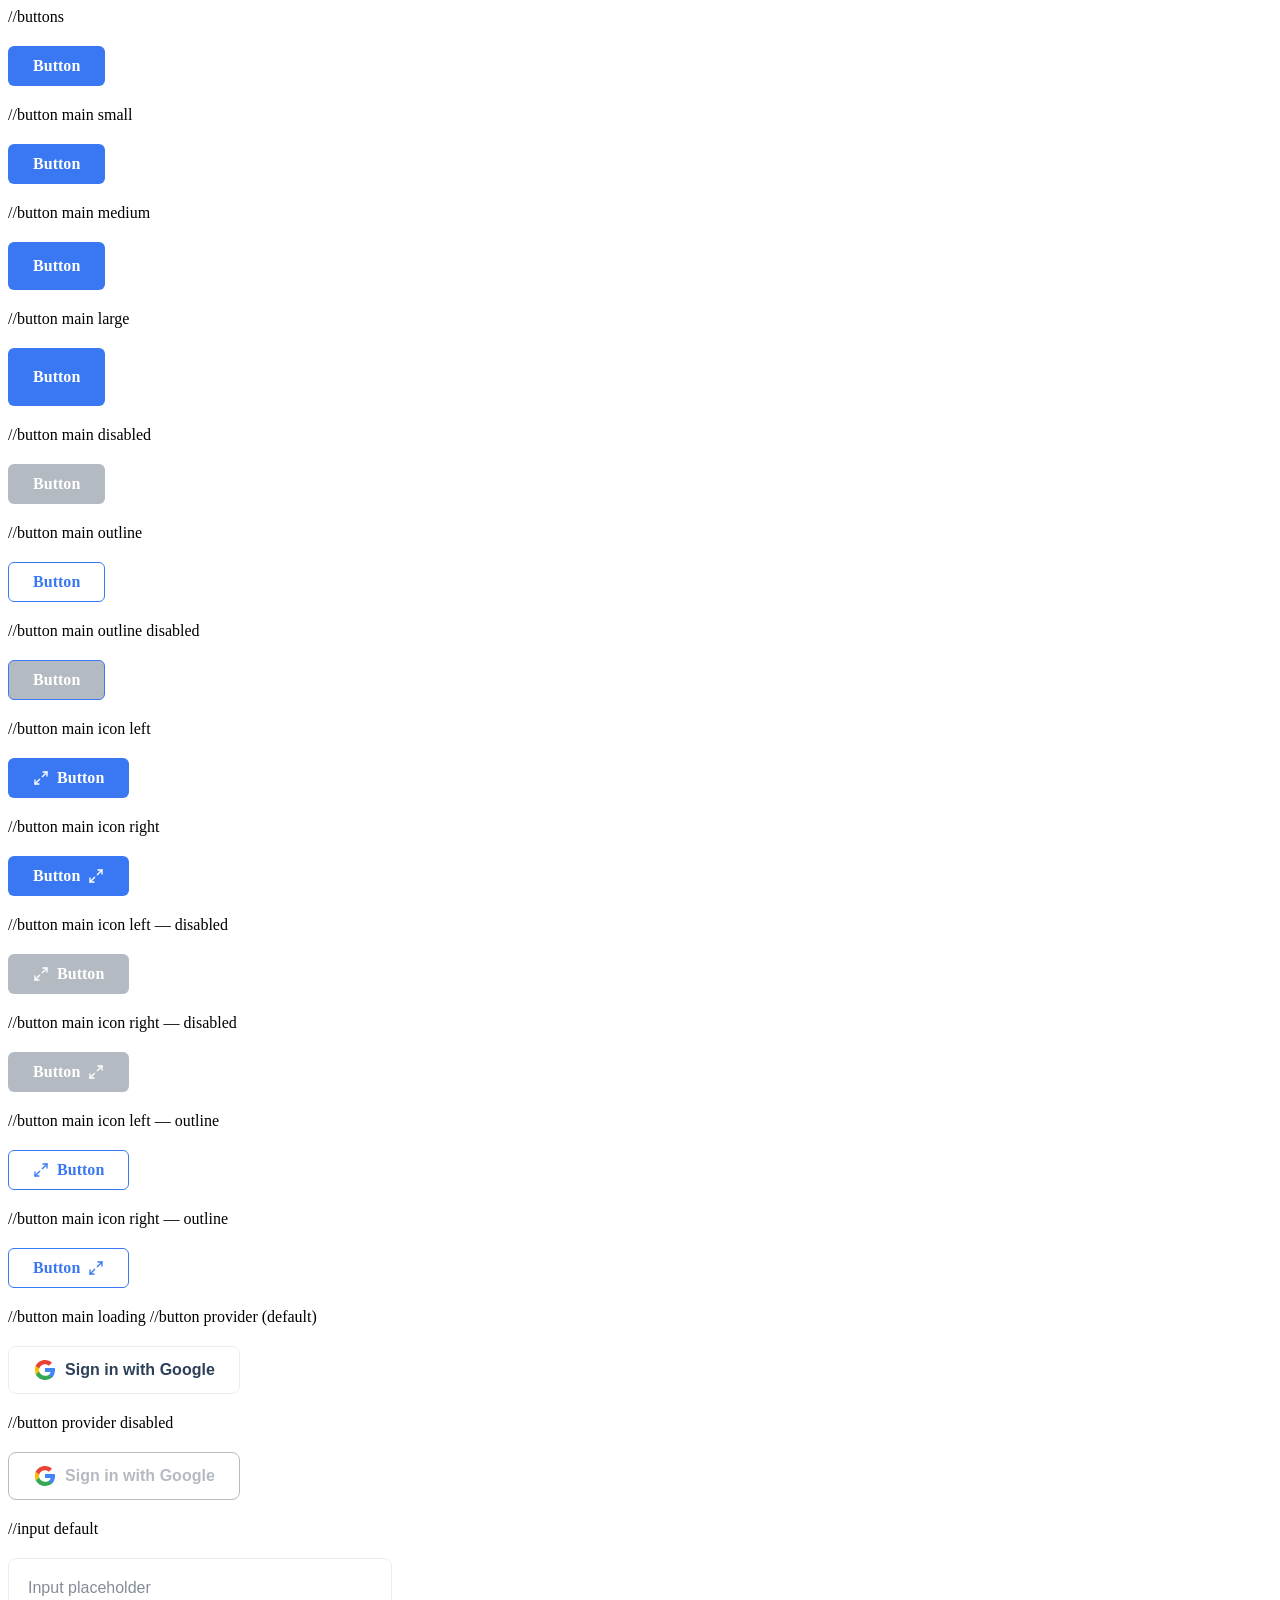
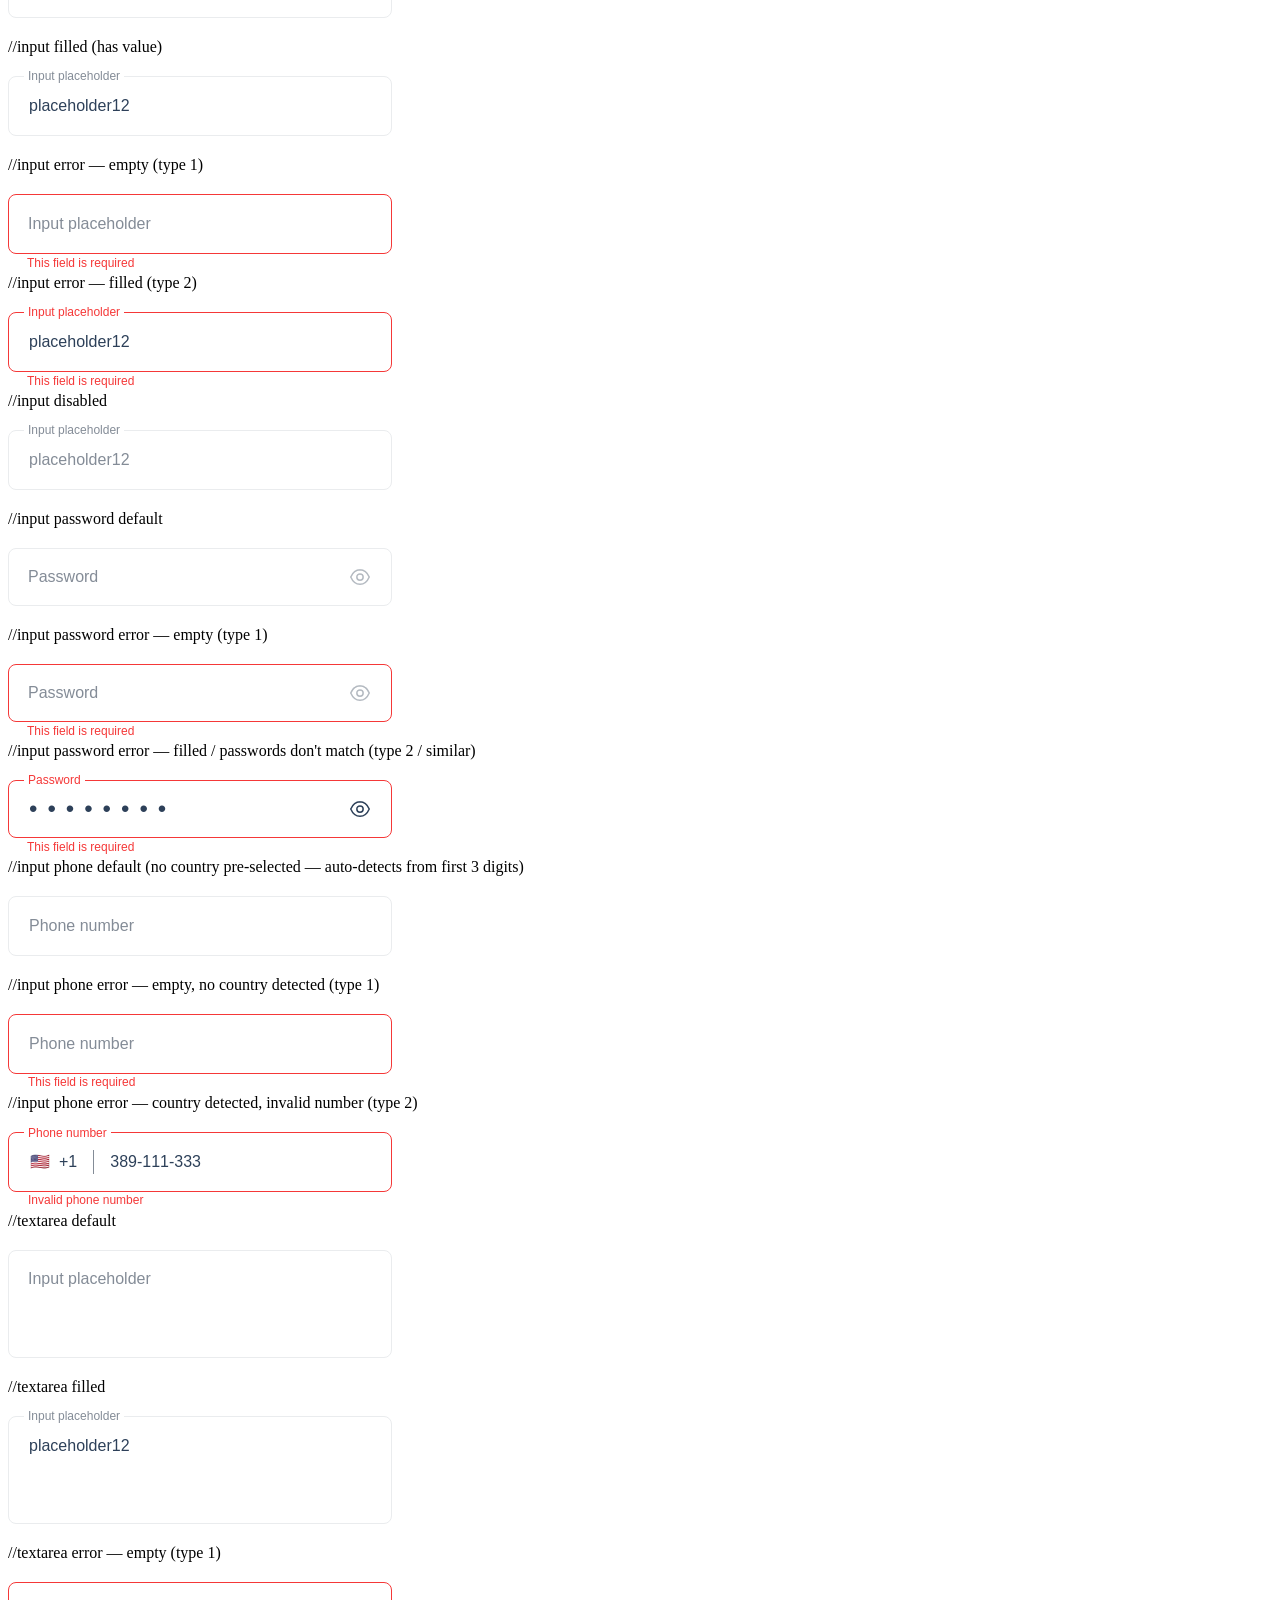
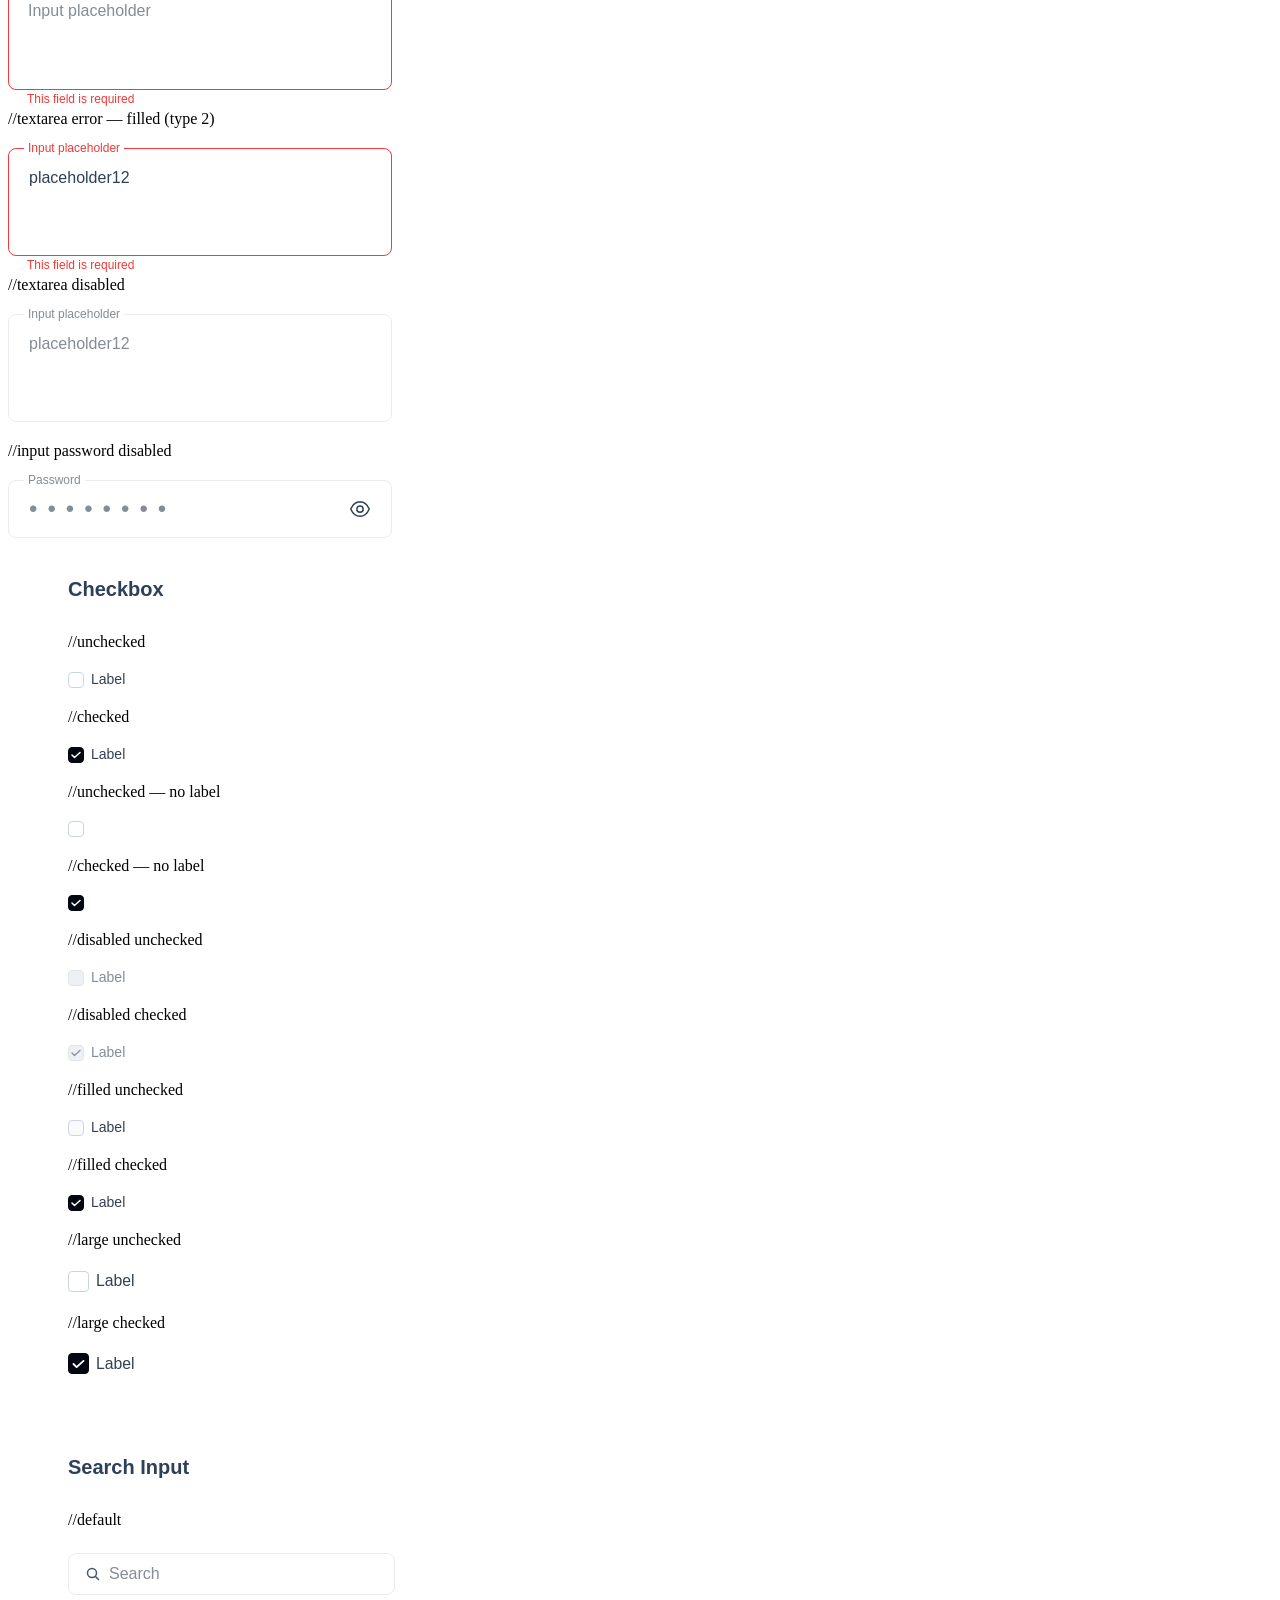
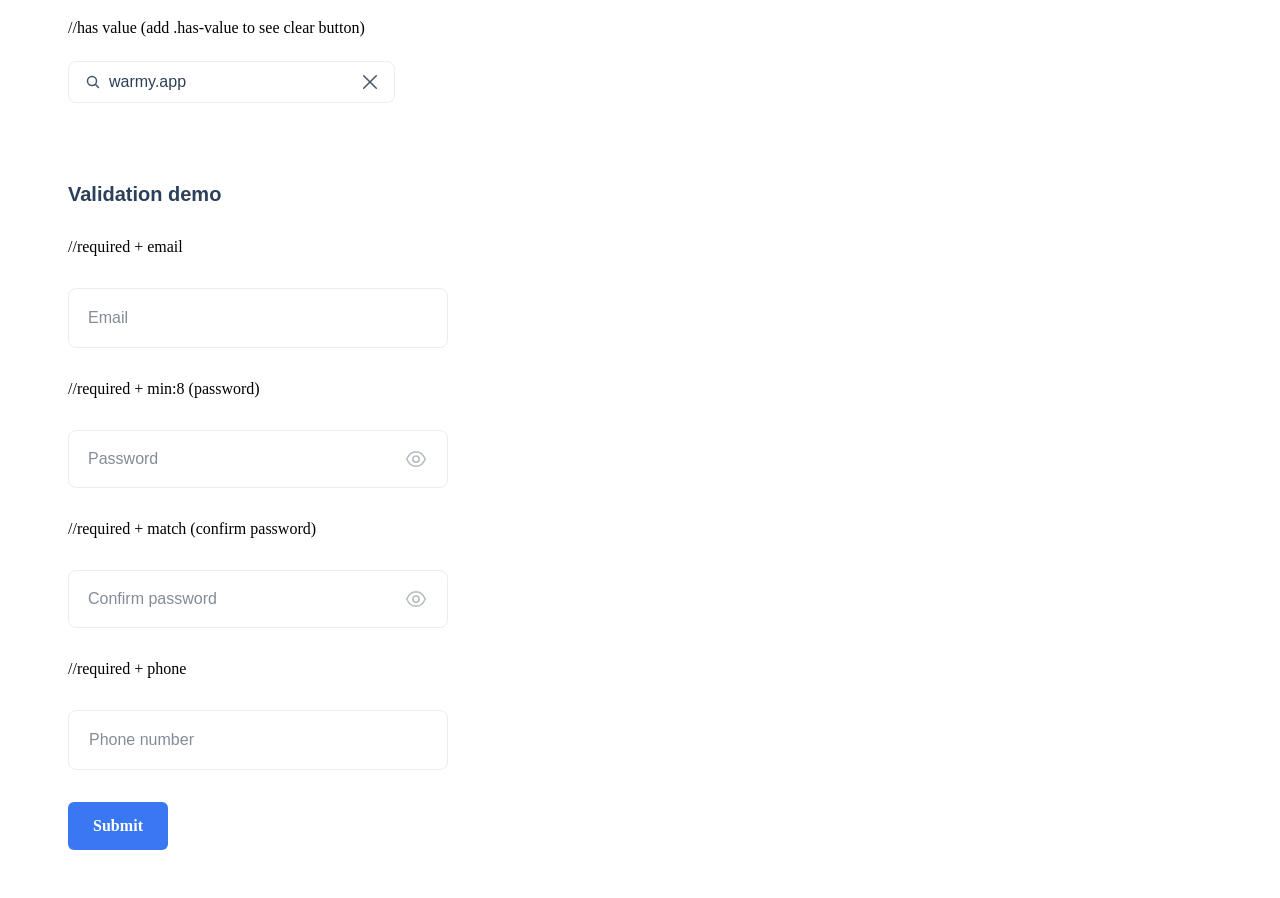
==== commit 170cf01c: "Update index.html quick fix" ====
--- a/index.html
+++ b/index.html
@@ -25,6 +25,68 @@
             <a href="" class="btn-main btn-outline" target="_blank" rel="nofollow">Button</a>
             //button main outline disabled
             <a href="" class="btn-main btn-outline btn-disabled" target="_blank" rel="nofollow">Button</a>
+
+            //button main icon left
+            <a href="" class="btn-main" target="_blank" rel="nofollow">
+                <svg width="16" height="16" viewBox="0 0 24 24" fill="none" xmlns="http://www.w3.org/2000/svg">
+                    <polyline points="15 3 21 3 21 9" stroke="currentColor" stroke-width="2" stroke-linecap="round" stroke-linejoin="round"/>
+                    <polyline points="9 21 3 21 3 15" stroke="currentColor" stroke-width="2" stroke-linecap="round" stroke-linejoin="round"/>
+                    <line x1="21" y1="3" x2="14" y2="10" stroke="currentColor" stroke-width="2" stroke-linecap="round" stroke-linejoin="round"/>
+                    <line x1="3" y1="21" x2="10" y2="14" stroke="currentColor" stroke-width="2" stroke-linecap="round" stroke-linejoin="round"/>
+                </svg>
+                Button
+            </a>
+            //button main icon right
+            <a href="" class="btn-main" target="_blank" rel="nofollow">
+                Button
+                <svg width="16" height="16" viewBox="0 0 24 24" fill="none" xmlns="http://www.w3.org/2000/svg">
+                    <polyline points="15 3 21 3 21 9" stroke="currentColor" stroke-width="2" stroke-linecap="round" stroke-linejoin="round"/>
+                    <polyline points="9 21 3 21 3 15" stroke="currentColor" stroke-width="2" stroke-linecap="round" stroke-linejoin="round"/>
+                    <line x1="21" y1="3" x2="14" y2="10" stroke="currentColor" stroke-width="2" stroke-linecap="round" stroke-linejoin="round"/>
+                    <line x1="3" y1="21" x2="10" y2="14" stroke="currentColor" stroke-width="2" stroke-linecap="round" stroke-linejoin="round"/>
+                </svg>
+            </a>
+            //button main icon left — disabled
+            <a href="" class="btn-main btn-disabled" target="_blank" rel="nofollow">
+                <svg width="16" height="16" viewBox="0 0 24 24" fill="none" xmlns="http://www.w3.org/2000/svg">
+                    <polyline points="15 3 21 3 21 9" stroke="currentColor" stroke-width="2" stroke-linecap="round" stroke-linejoin="round"/>
+                    <polyline points="9 21 3 21 3 15" stroke="currentColor" stroke-width="2" stroke-linecap="round" stroke-linejoin="round"/>
+                    <line x1="21" y1="3" x2="14" y2="10" stroke="currentColor" stroke-width="2" stroke-linecap="round" stroke-linejoin="round"/>
+                    <line x1="3" y1="21" x2="10" y2="14" stroke="currentColor" stroke-width="2" stroke-linecap="round" stroke-linejoin="round"/>
+                </svg>
+                Button
+            </a>
+            //button main icon right — disabled
+            <a href="" class="btn-main btn-disabled" target="_blank" rel="nofollow">
+                Button
+                <svg width="16" height="16" viewBox="0 0 24 24" fill="none" xmlns="http://www.w3.org/2000/svg">
+                    <polyline points="15 3 21 3 21 9" stroke="currentColor" stroke-width="2" stroke-linecap="round" stroke-linejoin="round"/>
+                    <polyline points="9 21 3 21 3 15" stroke="currentColor" stroke-width="2" stroke-linecap="round" stroke-linejoin="round"/>
+                    <line x1="21" y1="3" x2="14" y2="10" stroke="currentColor" stroke-width="2" stroke-linecap="round" stroke-linejoin="round"/>
+                    <line x1="3" y1="21" x2="10" y2="14" stroke="currentColor" stroke-width="2" stroke-linecap="round" stroke-linejoin="round"/>
+                </svg>
+            </a>
+            //button main icon left — outline
+            <a href="" class="btn-main btn-outline" target="_blank" rel="nofollow">
+                <svg width="16" height="16" viewBox="0 0 24 24" fill="none" xmlns="http://www.w3.org/2000/svg">
+                    <polyline points="15 3 21 3 21 9" stroke="currentColor" stroke-width="2" stroke-linecap="round" stroke-linejoin="round"/>
+                    <polyline points="9 21 3 21 3 15" stroke="currentColor" stroke-width="2" stroke-linecap="round" stroke-linejoin="round"/>
+                    <line x1="21" y1="3" x2="14" y2="10" stroke="currentColor" stroke-width="2" stroke-linecap="round" stroke-linejoin="round"/>
+                    <line x1="3" y1="21" x2="10" y2="14" stroke="currentColor" stroke-width="2" stroke-linecap="round" stroke-linejoin="round"/>
+                </svg>
+                Button
+            </a>
+            //button main icon right — outline
+            <a href="" class="btn-main btn-outline" target="_blank" rel="nofollow">
+                Button
+                <svg width="16" height="16" viewBox="0 0 24 24" fill="none" xmlns="http://www.w3.org/2000/svg">
+                    <polyline points="15 3 21 3 21 9" stroke="currentColor" stroke-width="2" stroke-linecap="round" stroke-linejoin="round"/>
+                    <polyline points="9 21 3 21 3 15" stroke="currentColor" stroke-width="2" stroke-linecap="round" stroke-linejoin="round"/>
+                    <line x1="21" y1="3" x2="14" y2="10" stroke="currentColor" stroke-width="2" stroke-linecap="round" stroke-linejoin="round"/>
+                    <line x1="3" y1="21" x2="10" y2="14" stroke="currentColor" stroke-width="2" stroke-linecap="round" stroke-linejoin="round"/>
+                </svg>
+            </a>
+
             //button main loading
             <!-- <a href="" class="btn-main btn-loading" target="_blank" rel="nofollow">Button</a> -->
 
@@ -337,7 +399,7 @@
                 <input type="search" class="input-field" placeholder="Search" />
                 <button type="button" class="search-clear" aria-label="Clear search">
                     <svg viewBox="0 0 16 16" fill="none" xmlns="http://www.w3.org/2000/svg">
-                        <path d="M4 4L12 12M12 4L4 12" stroke="currentColor" stroke-width="1.5" stroke-linecap="round"/>
+                        <path d="M1.71 1.71L14.29 14.29M14.29 1.71L1.71 14.29" stroke="currentColor" stroke-width="1.5" stroke-linecap="round"/>
                     </svg>
                 </button>
             </div>
@@ -353,7 +415,7 @@
                 <input type="search" class="input-field" placeholder="Search" value="warmy.app" />
                 <button type="button" class="search-clear" aria-label="Clear search">
                     <svg viewBox="0 0 16 16" fill="none" xmlns="http://www.w3.org/2000/svg">
-                        <path d="M4 4L12 12M12 4L4 12" stroke="currentColor" stroke-width="1.5" stroke-linecap="round"/>
+                        <path d="M1.71 1.71L14.29 14.29M14.29 1.71L1.71 14.29" stroke="currentColor" stroke-width="1.5" stroke-linecap="round"/>
                     </svg>
                 </button>
             </div>
@@ -433,4 +495,3 @@
     <script src="js/validation.js"></script>
 </body>
 </html>
-
--- a/css/main.css
+++ b/css/main.css
@@ -0,0 +1,2 @@
+@charset "UTF-8";.clear{clear:both}.dblock{display:block;content:""}.align-center-parent{position:relative}.align-center{position:absolute;top:50%;left:50%;transform:translate(-50%,-50%)}.video-wrapper{position:relative;height:0;padding-top:25px;padding-bottom:56.25%}.video-wrapper iframe{position:absolute;top:0;left:0;width:100%;height:100%}.justify-child{font-size:0!important;text-align:justify!important;text-justify:distribute-all-lines}.justify-child:after{display:inline-block;width:100%;content:""}.justify-child>*{font-size:medium;display:inline-block;margin:0;text-align:left;vertical-align:top}.visually-hidden{border:0;clip:rect(0,0,0,0);height:1px;margin:-1px;overflow:hidden;padding:0;position:absolute;white-space:nowrap;width:1px}.visually-hidden.focusable:active,.visually-hidden.focusable:focus{clip:auto;height:auto;margin:0;overflow:visible;position:static;white-space:inherit;width:auto}.invisible{visibility:hidden}.left{text-align:left}.right{text-align:right}.center{text-align:center;margin-left:auto;margin-right:auto}.justify{text-align:justify}.hidden-sm{display:none}@font-face{font-family:"GT Flexa";src:url(../fonts/GT-Flexa/gt-flexa-black-trial.woff2) format("woff2"),url(../fonts/GT-Flexa/gt-flexa-black-trial-webfont.woff) format("woff");font-weight:900;font-style:normal;font-display:swap}@font-face{font-family:"GT Flexa";src:url(../fonts/GT-Flexa/gt-flexa-black-italic-trial.woff2) format("woff2"),url(../fonts/GT-Flexa/gt-flexa-black-italic-trial-webfont.woff) format("woff");font-weight:900;font-style:italic;font-display:swap}@font-face{font-family:"GT Flexa";src:url(../fonts/GT-Flexa/gt-flexa-bold-trial.woff2) format("woff2"),url(../fonts/GT-Flexa/gt-flexa-bold-trial-webfont.woff) format("woff");font-weight:700;font-style:normal;font-display:swap}@font-face{font-family:"GT Flexa";src:url(../fonts/GT-Flexa/gt-flexa-bold-italic-trial.woff2) format("woff2"),url(../fonts/GT-Flexa/gt-flexa-bold-italic-trial-webfont.woff) format("woff");font-weight:700;font-style:italic;font-display:swap}@font-face{font-family:"GT Flexa";src:url(../fonts/GT-Flexa/gt-flexa-medium-trial.woff2) format("woff2"),url(../fonts/GT-Flexa/gt-flexa-medium-trial-webfont.woff) format("woff");font-weight:500;font-style:normal;font-display:swap}@font-face{font-family:"GT Flexa";src:url(../fonts/GT-Flexa/gt-flexa-medium-italic-trial.woff2) format("woff2"),url(../fonts/GT-Flexa/gt-flexa-medium-italic-trial-webfont.woff) format("woff");font-weight:500;font-style:italic;font-display:swap}@font-face{font-family:"GT Flexa";src:url(../fonts/GT-Flexa/gt-flexa-regular-trial.woff2) format("woff2"),url(../fonts/GT-Flexa/gt-flexa-regular-trial-webfont.woff) format("woff");font-weight:400;font-style:normal;font-display:swap}@font-face{font-family:"GT Flexa";src:url(../fonts/GT-Flexa/gt-flexa-regular-italic-trial.woff2) format("woff2"),url(../fonts/GT-Flexa/gt-flexa-regular-italic-trial-webfont.woff) format("woff");font-weight:400;font-style:italic;font-display:swap}@font-face{font-family:"GT Flexa";src:url(../fonts/GT-Flexa/gt-flexa-light-trial.woff2) format("woff2"),url(../fonts/GT-Flexa/gt-flexa-light-trial-webfont.woff) format("woff");font-weight:300;font-style:normal;font-display:swap}@font-face{font-family:"GT Flexa";src:url(../fonts/GT-Flexa/gt-flexa-light-italic-trial.woff2) format("woff2"),url(../fonts/GT-Flexa/gt-flexa-light-italic-trial-webfont.woff) format("woff");font-weight:300;font-style:italic;font-display:swap}@font-face{font-family:"GT Flexa";src:url(../fonts/GT-Flexa/gt-flexa-thin-trial.woff2) format("woff2"),url(../fonts/GT-Flexa/gt-flexa-thin-trial-webfont.woff) format("woff");font-weight:100;font-style:normal;font-display:swap}@font-face{font-family:"GT Flexa";src:url(../fonts/GT-Flexa/gt-flexa-thin-italic-trial.woff2) format("woff2"),url(../fonts/GT-Flexa/gt-flexa-thin-italic-trial-webfont.woff) format("woff");font-weight:100;font-style:italic;font-display:swap}@font-face{font-family:"GT Flexa Lazer";src:url(../fonts/GT-Flexa/gt-flexa-lazer-trial.woff2) format("woff2"),url(../fonts/GT-Flexa/gt-flexa-lazer-trial-webfont.woff) format("woff");font-weight:400;font-style:normal;font-display:swap}@font-face{font-family:"GT Flexa Lazer";src:url(../fonts/GT-Flexa/gt-flexa-lazer-italic-trial.woff2) format("woff2"),url(../fonts/GT-Flexa/gt-flexa-lazer-italic-trial-webfont.woff) format("woff");font-weight:400;font-style:italic;font-display:swap}@font-face{font-family:"Arciform Sans";src:url(../fonts/Arciform/arciform_400-webfont.woff2) format("woff2"),url(../fonts/Arciform/arciform_400-webfont.woff) format("woff");font-weight:400;font-style:normal}.splide__arrow:hover:not(:disabled){opacity:.9}.splide__arrow:focus-visible{outline:3px solid #0bf;outline-offset:3px}.splide__pagination__page:focus-visible{outline:3px solid #0bf;outline-offset:3px}@supports (outline-offset:-3px){.splide__slide:focus-visible{outline:3px solid #0bf;outline-offset:-3px}}@media screen and (-ms-high-contrast:none){.splide__slide:focus-visible{border:3px solid #0bf}}.splide__toggle:focus-visible{outline:3px solid #0bf;outline-offset:3px}:root{font-size:1em;--white:#fff;--white-50:hsla(0, 0%, 100%, .5);--blue-highlight:#5897fb;--blue-btn-bg:#3978f2;--blackish:#2d4059;--yellowish:#ffd460;--main-orange:#fda22f;--main-orange-f77:#f7761f;--danger:#f53838;--grey-ea:#eaecee;--grey-bg:#f8f8f8;--grey-f9:#f9f9f9;--grey-848:#848c97;--blue-ccc:#ccc;--green-7ee:#7eec8b;--green-34b:#34b53a;--green-2bb:#2bb596;--black-bg:#413f3f;--yellow-fbe:#fbeabb;--black:#000;--unavaliable-plan-button:#b4bac1;--blackish-10:rgba(45, 64, 89, .1);--gray-120-08:hsla(0, 0%, 47%, .08);--blue-btn-bg-10:rgba(57, 120, 242, .1);--blue-btn-bg-50:rgba(57, 120, 242, .5);--grey-ea-25:rgba(234, 236, 238, .25);--grey-bg-90:hsla(0, 0%, 97%, .9);--danger-25:rgba(245, 56, 56, .25);--blue-ccc--25:hsla(0, 0%, 80%, .25);--orange-ff9--15:rgba(255, 157, 0, .15);--main-orange--30:rgba(253, 162, 47, .3);--green-7ee--10:rgba(126, 236, 139, .1);--cyan:#2153cc;--redish:#ea5455;--orangish:#f07b3f;--description-grey:#666;--grey-f5:#f5f5f5;--orange-feb:#febb5a;--public-bg:#faf4e7;--rubic-color:#afb5c0;--yellow-neon:#fff500;--grey-light-text:#cdcdcd;--link-text-color:#4f5665;--white-f4e:#f4eeec;--orange-c97:#c97000;--black-221:rgba(255, 207, 179, 0);--blue-132:#0b132a;--blue-007:#0070ba;--green-2fa:#2fab73;--blue-9ea:#9ea7b3;--red-faf:#fafafa;--blue-45-rgba5:rgba(45, 64, 89, .5);--blue-45-rgba3:rgba(45, 64, 89, .3);--red-f2:#f2f2f2;--blue-ff3:#007ff3;--red-245:rgba(245, 56, 56, .5);--main-orange-rgba5:rgba(253, 162, 47, .5);--main-orange-rgba2:rgba(253, 162, 47, .2);--green-7ee-rgba7:rgba(126, 236, 139, .7);--red-f65:#f65a4f;--blue-4d5:#4d5e72;--blue-558:#5584c4;--blue-283:#283149;--red-50-rgba2:rgba(50, 50, 50, .19);--blue-404:#404b69;--grey-636:#636c78}.custom-btn--1{align-items:center;border-color:var(--blue-btn-bg);border-radius:.5rem;border-width:1px;color:var(--blue-btn-bg);column-gap:.5rem;cursor:pointer;display:flex;font-family:Open-Sans-Bold;font-size:1rem;justify-content:center;transition:background-color .5s cubic-bezier(.445,.05,.55,.95)}.custom-btn--1:hover{background-color:var(--blue-btn-bg);box-shadow:0 0 12px 0 var(--blue-btn-bg-50);color:#fff}.custom-btn--1:active{background-color:var(--blue-highlight)}.custom-btn--1:focus{outline:0}.custom-btn--1:disabled{border-color:var(--unavaliable-plan-button);color:var(--unavaliable-plan-button);cursor:default;--tw-shadow:0 0 #0000;--tw-shadow-colored:0 0 #0000;background:inherit;box-shadow:var(--tw-ring-offset-shadow,0 0 transparent),var(--tw-ring-shadow,0 0 transparent),var(--tw-shadow)}.burger-menu__main-btn:focus-visible,.burger-menu__main-menu-btn:focus-visible{outline:unset}:root{font-size:1em;--white:#fff;--white-50:hsla(0, 0%, 100%, .5);--blue-highlight:#5897fb;--blue-btn-bg:#3978f2;--blackish:#2d4059;--yellowish:#ffd460;--main-orange:#fda22f;--main-orange-f77:#f7761f;--danger:#f53838;--grey-ea:#eaecee;--grey-bg:#f8f8f8;--grey-f9:#f9f9f9;--grey-848:#848c97;--blue-ccc:#ccc;--green-7ee:#7eec8b;--green-34b:#34b53a;--green-2bb:#2bb596;--black-bg:#413f3f;--yellow-fbe:#fbeabb;--black:#000;--unavaliable-plan-button:#b4bac1;--blackish-10:rgba(45, 64, 89, .1);--gray-120-08:hsla(0, 0%, 47%, .08);--blue-btn-bg-10:rgba(57, 120, 242, .1);--blue-btn-bg-50:rgba(57, 120, 242, .5);--grey-ea-25:rgba(234, 236, 238, .25);--grey-bg-90:hsla(0, 0%, 97%, .9);--danger-25:rgba(245, 56, 56, .25);--blue-ccc--25:hsla(0, 0%, 80%, .25);--orange-ff9--15:rgba(255, 157, 0, .15);--main-orange--30:rgba(253, 162, 47, .3);--green-7ee--10:rgba(126, 236, 139, .1);--cyan:#2153cc;--redish:#ea5455;--orangish:#f07b3f;--description-grey:#666;--grey-f5:#f5f5f5;--orange-feb:#febb5a;--public-bg:#faf4e7;--rubic-color:#afb5c0;--yellow-neon:#fff500;--grey-light-text:#cdcdcd;--link-text-color:#4f5665;--white-f4e:#f4eeec;--orange-c97:#c97000;--black-221:rgba(255, 207, 179, 0);--blue-132:#0b132a;--blue-007:#0070ba;--green-2fa:#2fab73;--blue-9ea:#9ea7b3;--red-faf:#fafafa;--blue-45-rgba5:rgba(45, 64, 89, .5);--blue-45-rgba3:rgba(45, 64, 89, .3);--red-f2:#f2f2f2;--blue-ff3:#007ff3;--red-245:rgba(245, 56, 56, .5);--main-orange-rgba5:rgba(253, 162, 47, .5);--main-orange-rgba2:rgba(253, 162, 47, .2);--green-7ee-rgba7:rgba(126, 236, 139, .7);--red-f65:#f65a4f;--blue-4d5:#4d5e72;--blue-558:#5584c4;--blue-283:#283149;--red-50-rgba2:rgba(50, 50, 50, .19);--blue-404:#404b69;--grey-636:#636c78}.custom-btn--1{align-items:center;border-color:var(--blue-btn-bg);border-radius:.5rem;border-width:1px;color:var(--blue-btn-bg);column-gap:.5rem;cursor:pointer;display:flex;font-family:Open-Sans-Bold;font-size:1rem;justify-content:center;transition:background-color .5s cubic-bezier(.445,.05,.55,.95)}.custom-btn--1:hover{background-color:var(--blue-btn-bg);box-shadow:0 0 12px 0 var(--blue-btn-bg-50);color:#fff}.custom-btn--1:active{background-color:var(--blue-highlight)}.custom-btn--1:focus{outline:0}.custom-btn--1:disabled{border-color:var(--unavaliable-plan-button);color:var(--unavaliable-plan-button);cursor:default;--tw-shadow:0 0 #0000;--tw-shadow-colored:0 0 #0000;background:inherit;box-shadow:var(--tw-ring-offset-shadow,0 0 transparent),var(--tw-ring-shadow,0 0 transparent),var(--tw-shadow)}.cookie[data-v-fbe86d95]{align-items:center;background-color:var(--red-faf);border-radius:.5rem;bottom:.5rem;display:flex;flex-direction:column;left:1em;overflow:hidden;padding:.5rem;position:fixed;transition-duration:.5s;transition-property:all;transition-timing-function:cubic-bezier(.4,0,.2,1);transition-timing-function:linear;width:271px;z-index:100}.cookie-policy__img[data-v-fbe86d95]{margin-right:.5rem}.cookie-text[data-v-fbe86d95]{font-size:.75rem}.cookie-text--md[data-v-fbe86d95]{display:none}.cookie-wrapper[data-v-fbe86d95]{padding-bottom:.75rem;padding-right:1rem;display:flex}.cookie-btn[data-v-fbe86d95]{border-width:1px;font-size:.75rem;min-height:34px;min-width:114px}@media print{.cookie[data-v-fbe86d95]{display:none}}@media (min-width:1024px){.cookie[data-v-fbe86d95]{border-radius:0;bottom:0;flex-direction:row;justify-content:center;left:0;padding:0 .75rem;width:100%}.cookie-wrapper[data-v-fbe86d95]{margin:1rem 0;padding-bottom:0}.cookie-text--md[data-v-fbe86d95],.cookie-text[data-v-fbe86d95]{font-size:.75rem}.cookie-text--md[data-v-fbe86d95]{display:block}.cookie-btn[data-v-fbe86d95]{border-radius:1rem;font-size:1rem;padding:.7em 1em;width:10.563em}}.book-manager__radio:has(input[type=radio]:checked){background:rgba(52,181,58,.1019607843);border-color:var(--green-34b);border-width:1px}@media (min-width:1024px){.cookie-wrapper[data-v-fbe86d95]{margin:1rem 0;padding-bottom:0;display:flex}}.cookie-policy__img[data-v-fbe86d95]{margin-right:.5rem;width:24px;height:24px}@media (min-width:1024px){.cookie-policy__img[data-v-fbe86d95]{position:relative;top:15px}}body.page-template-page-landing-page{background:linear-gradient(180deg,rgba(219,113,113,.25) -15% -5%,rgba(249,121,73,.1) 5%,rgba(253,183,89,.07) 25%,rgba(255,212,96,.1) 80%,rgba(250,244,231,.1) 95%),#f5f8f3!important;box-shadow:0 3.333px 3.333px 0 rgba(0,0,0,.25)}.btn-outline-primary,.btn-primary{border-radius:5px!important}@media (max-width:1000px){.btn-outline-primary,.btn-primary{border-radius:3.48px!important}}@media (max-width:575px){.btn-outline-primary,.btn-primary{border-radius:2px!important}}.hero__henri{padding:60px 0 80px;position:relative}.hero__henri:after{content:"";position:absolute;bottom:20px;left:10%;width:80%;height:1px;display:block;background:rgba(247,118,31,.1)}@media (max-width:575px){.hero__henri:after{display:none}}@media (min-width:768px) and (max-width:1000px){.hero__henri{padding:60px 0 80px}}@media (max-width:767px){.hero__henri{padding:60px 0}}@media (max-width:575px){.hero__henri{padding:60px 0 45px}}@media (min-width:576px) and (max-width:1000px){.hero__row{padding-left:0!important;padding-right:0!important}}.hero__content{padding-top:30px}@media (max-width:1000px){.hero__content{padding-left:0;padding-right:0}}.hero__title{color:var(--dark-main,#2d4059);font-family:"GT Flexa";font-style:normal;font-size:38px;font-weight:700;line-height:1;letter-spacing:-.866px;margin-bottom:15px}@media (min-width:1001px){.hero__title{padding-left:40px}}@media (max-width:1000px){.hero__title{color:var(--dark-main,#2d4059);font-size:34px;line-height:1.1;margin-bottom:5px;letter-spacing:-1.1px}}@media (min-width:576px) and (max-width:1000px){.hero__title{letter-spacing:-2.302px}}@media (max-width:767px){.hero__title{text-align:center;font-size:20px}}@media (max-width:575px){.hero__title{margin-bottom:0;padding:0 20px;font-size:28px;line-height:1.2}}.hero__title--highlight{background:linear-gradient(180deg,#ff1005 0,#ff4815 50%,#fda22f 100%);-webkit-background-clip:text;-webkit-text-fill-color:transparent;background-clip:text;color:transparent;display:block}@media (max-width:575px){.hero__title--highlight{display:inline}}.hero__subtitle{color:var(--Gray-Hard,#505869);font-family:Nunito,sans-serif;font-size:16px;font-style:normal;font-weight:500;line-height:1.4;letter-spacing:-.333px;margin-bottom:20px}@media (min-width:1001px){.hero__subtitle{padding-left:40px}}@media (max-width:1000px){.hero__subtitle{font-size:12px;letter-spacing:-.232px;margin-bottom:0}}@media (min-width:576px) and (max-width:1000px){.hero__subtitle{margin-bottom:10px}}@media (max-width:767px){.hero__subtitle{text-align:center}}@media (max-width:575px){.hero__subtitle{margin-bottom:10px;line-height:1.6}}@media (min-width:1001px){.hero__actions{padding-left:40px}}@media (max-width:767px){.hero__actions{display:flex;align-items:center;gap:12px;justify-content:center;flex-wrap:wrap}}@media (max-width:575px){.hero__actions{flex-direction:column}}.hero__btn{height:40px;min-width:66px;padding:10px 14px;justify-content:center;align-items:center;text-align:center;font-family:"Open Sans";font-size:14px;font-style:normal;font-weight:700;line-height:1.4;letter-spacing:.083px;margin-bottom:12px;max-width:320px}.hero__btn.btn-primary{color:var(--Main-White,#fff)}.hero__btn.btn-primary:hover{color:#fff}.hero__btn.btn-outline-primary{color:#068fff}.hero__btn.btn-outline-primary:hover{color:#fff}@media (min-width:575px) and (max-width:1000px){.hero__btn.btn-outline-primary{margin-left:-5px}}@media (min-width:1001px){.hero__btn.btn-outline-primary,.hero__btn.btn-primary{padding:6px 7px}}@media (min-width:768px) and (max-width:991px){.hero__btn.btn-outline-primary,.hero__btn.btn-primary{font-size:12px!important;padding:4px 5px;height:30px}}@media (max-width:575px){.hero__btn.btn-outline-primary,.hero__btn.btn-primary{width:100%;font-family:"Open Sans";font-size:14px;font-style:normal;font-weight:700}}@media (max-width:575px){.hero__btn.btn-outline-primary.btn-outline-primary,.hero__btn.btn-primary.btn-outline-primary{margin-top:-20px}}.hero__payment{color:var(--Gray-Hard,#505869);font-family:"GT Flexa";font-size:12px;font-style:normal;font-weight:400;line-height:100%;text-transform:capitalize;margin-bottom:10px}@media (min-width:1001px){.hero__payment{padding-left:40px}}@media (max-width:1000px){.hero__payment{font-size:11px}}@media (min-width:576px) and (max-width:1000px){.hero__payment{margin-bottom:0}}@media (max-width:767px){.hero__payment{text-align:center}}@media (max-width:575px){.hero__payment{margin-bottom:0;font-size:9px}}@media (min-width:1001px){.hero__rankings{padding-left:40px}}@media (max-width:767px){.hero__rankings{display:flex;align-items:center;justify-content:center;flex-wrap:wrap}}@media (max-width:575px){.hero__rankings{flex-wrap:wrap;align-content:center}}.hero__rankimage{width:70px;margin:0 30px 0 0}@media (max-width:767px){.hero__rankimage{margin:0 auto}}@media (min-width:768px) and (max-width:991px){.hero__rankimage{margin:0 15px 0 0;width:50px}}@media (max-width:575px){.hero__rankimage{width:60px;margin:0 5px}}.hero__image img{width:120%!important}@media (max-width:575px){.hero__image{padding-top:30px}}.companies__henri{padding-top:26px;padding-bottom:78px}@media (max-width:1000px){.companies__henri{padding-top:0;padding-bottom:0}}.companies__title{color:var(--dark-main,#2d4059);text-align:center;font-family:"GT Flexa";font-size:34px;font-style:normal;font-weight:700;line-height:1.6;letter-spacing:-.6px;margin-bottom:30px}@media (max-width:1000px){.companies__title{font-size:24px;line-height:1.6;letter-spacing:-.417px;margin-bottom:0}}@media (max-width:575px){.companies__title{font-size:26px;padding:0 40px}}.companies__slider{overflow:hidden;position:relative;width:100%;margin-bottom:34px}.companies__slider::after,.companies__slider::before{content:"";position:absolute;top:0;width:100px;height:100%;z-index:2;display:block}.companies__slider::before{left:0;background:linear-gradient(to right,rgba(250,244,231,.8) 0,rgba(250,244,231,0) 100%)}.companies__slider::after{right:0;background:linear-gradient(to left,rgba(250,244,231,.8) 0,rgba(250,244,231,0) 100%)}.companies__track{display:flex;gap:4rem}.companies__logo{display:inline-block}.companies__logo.slick-slide{display:flex;align-content:center;justify-content:center;align-items:center;height:100px}.companies__logo img{object-fit:contain;margin:0 auto;filter:grayscale(100%);transition:filter .3s;width:80%;opacity:.6}@media (max-width:1000px){.companies__logo img{width:70%}}.companies__logo img:hover{filter:grayscale(0)}.companies__actions{display:flex;align-content:center;justify-content:center}.companies__actions .btn{height:40px;padding-top:9px}@media (max-width:575px){.companies__actions .btn{width:190px;margin:0 auto}}@media (max-width:575px){.companies__actions{flex-direction:column}}.companies__payment{color:var(--Gray-Hard,#505869);text-align:center;font-family:"GT Flexa";font-size:10px;font-style:normal;font-weight:400;line-height:1;text-transform:capitalize}@media (max-width:575px){.companies__payment{padding-top:16px}}.features__henri{padding-top:10px;padding-bottom:72px}@media (max-width:1000px){.features__henri{padding-top:40px}}.features__title{color:#2d4059;text-align:center;font-family:"GT Flexa";font-size:35px;font-style:normal;font-weight:700;line-height:1.4;letter-spacing:-1.037px;text-transform:capitalize;margin-bottom:38px}@media (max-width:1000px){.features__title{font-size:26px;line-height:1.2;letter-spacing:-.725px;margin-bottom:30px}}.features-slider{border:1px solid #f0f0f0;border-radius:12px;background:#fff;padding:2rem}.features-slider__container{position:relative;background:#fff;border-radius:12px;z-index:1}.features-slider__container::before{content:"";position:absolute;inset:0;padding:1px;border-radius:inherit;background:linear-gradient(180deg,#f53838,#fdb759,rgba(255,212,96,0),rgba(250,244,231,0));-webkit-mask:linear-gradient(#fff 0 0) content-box,linear-gradient(#fff 0 0);-webkit-mask-composite:xor;mask-composite:exclude;z-index:-1}.accordion-button,.accordion-button:not(.collapsed){color:#2d4059!important;background-color:transparent!important;border:none!important}.accordion-body h5{color:#2d4059}@media (max-width:575px){.accordion-body h5{font-weight:700;font-size:18px;margin-bottom:30px}}@media (max-width:575px){.accordion-body{padding:0 10px}}#featuresAccordion .accordion-item{position:relative}#featuresAccordion .accordion-item::after{content:"";display:block;height:1px;background-color:#c6c3c3;margin:0 1rem}#featuresAccordion .accordion-item:last-child::after{display:none}.features-slider__tabs{overflow-x:auto}.features-slider__tab{background:0 0;border:none;font-size:12px;font-weight:600;padding:25px 20px 5px;cursor:pointer;color:var(--Gray-Hard,#505869);width:20%;white-space:wrap}.features-slider__tab span{display:block}.features-slider__tab:nth-child(3){padding-left:3%;padding-right:3%}.features-slider__tab:focus,.features-slider__tab:hover{background:0 0;color:#f7761f}@media (max-width:1000px){.features-slider__tab{padding-top:20px}}.features-slider__tab--active{color:#f7761f;position:relative}.features-slider__tab--active:after{display:block;content:"";width:50%;height:2px;background-color:#f7761f;bottom:0;left:25%;position:absolute}.features-slider__text{padding:22px 22px 22px 44px!important}.features-slider__text .btn{color:#fff;padding:8px 18px;font-size:11px}@media (max-width:1000px){.features-slider__text .btn{padding:4px 6px;font-size:10px;margin-left:10px}}.features-slider__image{padding:22px}@media (max-width:1000px){.features-slider__image{padding-top:0}}.features-slider__slide{display:none;margin-top:2rem}.features-slider__slide--active{display:block}.features-slider__title{font-family:"GT Flexa";font-size:16px;font-style:normal;font-weight:700;line-height:24px;margin-bottom:16px;color:#2d4059;padding-left:14px}.features-slider__list{margin-bottom:16px;color:#2d4059}.features-slider__list li{font-family:Nunito,sans-serif;font-size:12px;font-style:normal;font-weight:400;line-height:1.8;letter-spacing:-.223px;color:#505869}@media (max-width:1000px){.features-slider__list li{line-height:1.5;font-size:12.76px;line-height:21.87px}}@media (max-width:1000px){.features-slider__list{padding-left:10px}}.features-slider__icon{display:inline-block;width:26px;height:26px;background-size:contain;background-repeat:no-repeat;background-position:center;vertical-align:middle;margin-bottom:6px}@media (max-width:1000px){.features-slider__icon{width:20px;height:20px}}.features-slider__icon--warmup{background-image:url(../img/lp/features-ico-1.webp)}.features-slider__icon--analytics{background-image:url(../img/lp/features-ico-2.webp)}.features-slider__icon--seedlist{background-image:url(../img/lp/features-ico-3.webp)}.features-slider__icon--postmaster{background-image:url(../img/lp/features-ico-4.webp)}.features-slider__icon--verification{background-image:url(../img/lp/features-ico-5.webp)}@media (max-width:575px){.features-accordion .accordion-header{padding:20px 0}}.features-accordion .accordion-item{background-color:transparent;border:none}.features-accordion .features__title{font-size:26px}.features-accordion .accordion-button{background-color:transparent;outline:0}.features-accordion .accordion-button:active,.features-accordion .accordion-button:focus,.features-accordion .accordion-button:hover{outline:0;box-shadow:none}@media (max-width:575px){.features-accordion .accordion-button{font-size:12px;padding:16px 4px}}.features-accordion .btn{color:#fff;margin-bottom:30px}.features-accordion .btn:active,.features-accordion .btn:focus,.features-accordion .btn:hover{color:#fff}.features-accordion__icon{display:inline-block;width:24px;height:24px;margin-right:8px;background-size:contain;background-repeat:no-repeat;background-position:center}@media (max-width:767px){.features-accordion__icon{top:5px;position:relative}}.features-accordion__icon--warmup{background-image:url(../img/lp/features-ico-1.webp)}.features-accordion__icon--analytics{background-image:url(../img/lp/features-ico-2.webp)}.features-accordion__icon--seedlist{background-image:url(../img/lp/features-ico-3.webp)}.features-accordion__icon--postmaster{background-image:url(../img/lp/features-ico-4.webp)}.features-accordion__icon--verification{background-image:url(../img/lp/features-ico-5.webp)}.ratings__henri{padding-top:54px;padding-bottom:20px}@media (max-width:1000px){.ratings__henri{padding-top:10px}}@media (min-width:576px) and (max-width:1000px){.ratings__henri{margin-bottom:-30px}}@media (max-width:575px){.ratings__henri{padding-top:140px}}.ratings__card{background:#fff;border-radius:12px;padding:1rem 1.5rem;display:flex;align-items:center;gap:.75rem;transition:transform .3s,box-shadow .3s;margin:0 16px}.ratings__card:hover{transform:translateY(-3px);box-shadow:0 6px 16px rgba(0,0,0,.08)}@media (max-width:991px){.ratings__card{flex-wrap:nowrap;align-content:center;justify-content:center;align-items:center;flex-direction:row}}@media (min-width:576px) and (max-width:1000px){.ratings__card{padding:10px 20px;margin:0 6px}}@media (max-width:575px){.ratings__card{padding:15px 15px;flex-direction:column!important;margin:0}}.ratings__logo{display:inline-block;width:40px;height:40px;background-size:contain;background-repeat:no-repeat;background-position:center;flex-shrink:0}@media (max-width:1000px){.ratings__logo{flex-wrap:nowrap;flex-direction:row;width:28px;height:28px}}@media (max-width:575px){.ratings__logo{width:25px;height:25px}}@media (min-width:1000px){.ratings__row .col-4:first-child .ratings__card{margin:0 0 0 32px}.ratings__row .col-4:last-child .ratings__card{margin:0 32px 0 0}}.ratings__logo--g2{background-image:url(../img/lp/rating-g2.webp)}.ratings__logo--star{background-image:url(../img/lp/rating-star.webp)}.ratings__logo--capterra{background-image:url(../img/lp/rating-capterra.webp)}.ratings__info{display:flex;flex-direction:column;align-items:flex-start}.ratings__stars{display:flex;align-items:center;gap:3px}.ratings__star{display:inline-block;width:13px;height:13px;background-size:contain;background-repeat:no-repeat}@media (max-width:1000px){.ratings__star{width:10px;height:10px}}@media (max-width:575px){.ratings__star{width:10px;height:10px}}.ratings__star--full{background-image:url(../img/lp/icon-ranking-star.webp)}.ratings__star--half{background-image:url(../img/lp/icon-ranking-star-half.webp)}.ratings__text{color:var(--Gray-Hard,#505869);font-family:Nunito,sans-serif;font-size:14px;font-style:normal;font-weight:500;line-height:1.2;margin:.25rem 0 0}@media (max-width:1000px){.ratings__text{font-size:10px;line-height:1.2}}@media (max-width:991px){.ratings__text{text-align:center;display:block;width:100%}}.stats__henri{padding-top:40px;padding-bottom:55px}@media (max-width:575px){.stats__henri{padding-bottom:25px}}.stats__wrapper{background:rgba(255,255,255,.5);border-radius:12px;padding:0 30px;box-shadow:0 6px 16px rgba(0,0,0,.05)}.stats__col{position:relative}.stats__col:not(:last-child)::after{content:"";position:absolute;top:20%;right:0;width:1px;height:60%;background-color:#e6e6e6}@media (max-width:767px){.stats__col:not(:last-child)::after{top:auto;bottom:0;width:68%;height:1px;left:20%}}.stats__item{padding:1rem}.stats__icon{display:inline-block;width:18px;height:18px;margin-bottom:12px;background-size:contain;background-repeat:no-repeat;background-position:center}@media (max-width:767px){.stats__icon{width:22px;height:22px}}@media (max-width:575px){.stats__icon{margin-bottom:20px}}.stats__icon--companies{background-image:url(../img/lp/stats-ico-1.webp)}.stats__icon--growth{background-image:url(../img/lp/stats-ico-2.webp);width:22px;height:22px}@media (max-width:575px){.stats__icon--growth{width:30px;height:30px}}.stats__icon--domains{background-image:url(../img/lp/stats-ico-3.webp)}.stats__number{color:var(--Main-Black,#2d4059);text-align:center;font-family:Nunito,sans-serif;font-size:18px;font-style:normal;font-weight:700;line-height:1.2;margin-bottom:12px}@media (max-width:1000px){.stats__number{font-size:14px}}@media (max-width:575px){.stats__number{font-size:24px;font-weight:700}}.stats__desc{color:var(--Gray-Hard,#505869);text-align:center;font-family:Nunito,sans-serif;font-size:12px;font-style:normal;font-weight:400;line-height:1.5;margin:0}@media (max-width:1000px){.stats__desc{font-size:12px;line-height:1.4;color:#2d4059}}@media (max-width:575px){.stats__desc{font-size:16px}}.platforms__henri{padding-top:86px;padding-bottom:86px}@media (min-width:768px) and (max-width:1000px){.platforms__henri{padding-top:10px;padding-bottom:95px}}@media (max-width:767px){.platforms__henri{padding-top:60px;padding-bottom:60px}}@media (max-width:575px){.platforms__henri{padding-top:0;padding-bottom:65px}}.platforms__title{color:var(--Main-Black,#2d4059);text-align:center;font-family:"GT Flexa";font-size:36px;font-style:normal;font-weight:700;line-height:1.2;text-transform:capitalize;margin-bottom:30px}@media (max-width:1000px){.platforms__title{font-size:28px;line-height:1.2;padding-top:10px}}@media (min-width:576px) and (max-width:1000px){.platforms__title{margin-bottom:14px}}@media (max-width:575px){.platforms__title{color:var(--Main-Black,#2d4059);text-align:center;font-family:"GT Flexa";font-size:24px;font-style:normal;font-weight:700;line-height:37.333px;text-transform:capitalize;margin-bottom:30px}}.platforms__slider{overflow:hidden;position:relative;width:100%}.platforms__slider::after,.platforms__slider::before{content:"";position:absolute;top:0;width:100px;height:100%;z-index:2;display:block}.platforms__slider::before{left:0;background:linear-gradient(to right,rgba(250,244,231,.8) 0,rgba(250,244,231,0) 100%)}.platforms__slider::after{right:0;background:linear-gradient(to left,rgba(250,244,231,.8) 0,rgba(250,244,231,0) 100%)}.platforms__track{display:flex;gap:3rem}.platforms__logo{padding:12px 0;margin:0 10px;align-items:center;background-color:rgba(255,255,255,.4);border-radius:.5rem;box-shadow:0 1px 4px rgba(0,0,0,.1607843137);display:flex;height:6rem;justify-content:center;margin-bottom:.5rem;margin-top:.5rem;width:150px}.platforms__logo img{margin:0 auto;padding:0;width:55px;height:55px;border-radius:8px;transition:transform .3s}.platforms__logo img:hover{transform:scale(1.05)}@media (max-width:1000px){.platforms__logo img{width:35px;height:35px}}@media (max-width:575px){.platforms__logo img{width:50px;height:50px}}@media (max-width:1000px){.platforms__logo{padding:12px 0}}@media (max-width:575px){.platforms__logo{padding:25px 15px}}.platforms__slider--top{margin-bottom:30px}@media (min-width:576px) and (max-width:1000px){.platforms__slider--top{margin-bottom:0}}@media (max-width:575px){.platforms__slider--top{margin-bottom:20px}}.platforms__slider--top .slick-track{display:flex;align-items:center}.platforms__slider--bottom .slick-track{display:flex;align-items:center;flex-direction:row-reverse}.metrics__henri{padding-top:80px;padding-bottom:155px}@media (max-width:1000px){.metrics__henri{padding-top:10px;padding-bottom:90px}}@media (max-width:575px){.metrics__henri{padding-bottom:80px}}.metrics__row{border-left:1px solid transparent}.metrics__item{position:relative;padding:1rem 2rem}@media (max-width:575px){.metrics__item{padding:10px 12px}}.metrics__item:not(:last-child)::after{content:"";position:absolute;top:25%;right:0;height:50%;width:1px;background:#ddd}@media (max-width:767px){.metrics__item:not(:last-child)::after{top:auto;bottom:0;width:30%;height:1px;left:35%}}.metrics__number{text-align:center;font-family:"GT Flexa";font-size:40px;font-style:normal;font-weight:700;line-height:1;background:linear-gradient(180deg,#ff1005 0,#ff4815 50%,#fda22f 100%);-webkit-background-clip:text;-webkit-text-fill-color:transparent;background-clip:text;color:transparent}@media (max-width:1000px){.metrics__number{font-size:26px;line-height:1.2}}.metrics__desc{color:#2d4059;text-align:center;font-family:Nunito,sans-serif;font-size:24px;font-style:normal;font-weight:500;line-height:1.4;letter-spacing:-.468px;text-transform:capitalize;margin-top:.25rem}@media (min-width:1001px){.metrics__desc{padding:0 20px}}@media (max-width:1000px){.metrics__desc{font-size:20px;line-height:1.4;letter-spacing:-.302px}}@media (min-width:576px) and (max-width:1000px){.metrics__desc{font-size:14px;padding:0 20px}}@media (max-width:575px){.metrics__desc{padding:0 70px}}.cta__henri{padding-bottom:60px;position:relative}.cta__henri::before{content:"";position:absolute;top:50%;left:50%;transform:translate(-50%,-50%);width:400px;height:400px;background-image:url("data:image/svg+xml;utf8,<svg xmlns='http://www.w3.org/2000/svg' width='426' height='426' viewBox='0 0 426 426' fill='none'><g opacity='0.4' filter='url(%23filter0_f_0_5519)'><circle cx='212.667' cy='213.128' r='73.3333' fill='%23FDA22F'/></g><defs><filter id='filter0_f_0_5519' x='0.166779' y='0.627693' width='425' height='425' filterUnits='userSpaceOnUse' color-interpolation-filters='sRGB'><feFlood flood-opacity='0' result='BackgroundImageFix'/><feBlend mode='normal' in='SourceGraphic' in2='BackgroundImageFix' result='shape'/><feGaussianBlur stdDeviation='69.5833' result='effect1_foregroundBlur_0_5519'/></filter></defs></svg>");background-size:cover;background-repeat:no-repeat;background-position:center;display:block;z-index:-1}@media (max-width:350px){.cta__henri::before{width:300px;height:300px}}.cta__title{margin-bottom:34px}@media (min-width:576px) and (max-width:1000px){.cta__title{margin-bottom:20px}}@media (max-width:575px){.cta__title{margin-bottom:40px}}.cta__title--highlight{color:#2d4059;text-align:center;font-family:"GT Flexa";font-size:40px;font-style:normal;font-weight:700;line-height:1.4;letter-spacing:-1.6px;text-transform:capitalize;background:linear-gradient(270deg,#ff1005 0,#ff4815 50%,#fda22f 100%);-webkit-background-clip:text;-webkit-text-fill-color:transparent;background-clip:text;color:transparent;margin-bottom:40px}@media (max-width:575px){.cta__title--highlight span{display:none}}@media (max-width:1000px){.cta__title--highlight{font-size:28px;line-height:1.4;letter-spacing:-1.113px}}.cta__actions{margin-bottom:12px;padding-top:6px}.cta__actions .btn{text-align:center;font-family:"Open Sans";font-size:14px;font-style:normal;font-weight:700;line-height:1.5;letter-spacing:.079px;height:40px;padding:9px 6px 0}@media (min-width:576px) and (max-width:1000px){.cta__actions .btn{padding:6px 12px 0;height:30px;font-size:10px}}@media (max-width:575px){.cta__actions .btn{width:100%;margin:0 auto}}.cta__actions .btn-primary{color:#fff}.cta__actions .btn-primary:hover{color:#fff}.cta__actions .btn-outline-primary{color:#068fff}.cta__actions .btn-outline-primary:hover{color:#fff}@media (max-width:575px){.cta__actions{flex-direction:column}}.cta__note{color:var(--Main-Black,#2d4059);text-align:center;font-family:"GT Flexa";font-size:10px;font-style:normal;font-weight:400;line-height:1.4;text-transform:capitalize;margin-bottom:12px}.cta__disclaimer{width:60%;margin:0 auto;color:var(--silver-1,#848c97);text-align:center;font-family:"GT Flexa";font-size:10px;font-style:normal;font-weight:400;line-height:1.4;text-transform:capitalize}@media (max-width:575px){.cta__disclaimer{width:100%}}body.page-template-page-newsletter-signup{background:linear-gradient(86deg,rgba(245,56,56,.2) -9.53%,rgba(253,183,89,.2) 10.07%,rgba(255,212,96,.2) 14.49%,rgba(250,244,231,.2) 48.11%),linear-gradient(273deg,rgba(245,56,56,.1) 2.29%,rgba(253,183,89,.1) 19.1%,rgba(255,212,96,.1) 22.9%,rgba(250,244,231,.1) 51.75%)}.btn{display:inline-flex;align-items:center;justify-content:center;height:52px;padding:9px 17px;border-radius:4px;font-weight:700;font-size:15px;text-decoration:none;transition:all .25s ease}.btn:active,.btn:hover{box-shadow:0 0 12px 0 var(--blue-btn-bg-50)}.btn--primary{display:inline-flex;align-items:center;justify-content:center;height:52px;padding:9px 17px;border-radius:4px;font-weight:700;font-size:15px;text-decoration:none;transition:all .25s ease}.btn--primary:active,.btn--primary:hover{box-shadow:0 0 12px 0 var(--blue-btn-bg-50)}.btn--primary{color:#fff!important;background:#3978f2}.btn--primary:hover{background-color:rgb(33.0710900474,103.6848341232,240.4289099526)}.btn--outline{display:inline-flex;align-items:center;justify-content:center;height:52px;padding:9px 17px;border-radius:4px;font-weight:700;font-size:15px;text-decoration:none;transition:all .25s ease}.btn--outline:active,.btn--outline:hover{box-shadow:0 0 12px 0 var(--blue-btn-bg-50)}.btn--outline{color:#1d4ed8!important;background:0 0;border:1.071px solid var(--blue-main,#3978f2)}.btn--outline:hover{color:#fff!important;background-color:#3978f2}
+/*# sourceMappingURL=maps/main.css.map */
--- a/css/components.css
+++ b/css/components.css
@@ -238,7 +238,7 @@
     position: relative;
     display: block;
     width: 100%;
-    max-width: 380px;
+    max-width: 384px;
 }
 .input-wrap .input-field {
     display: block;
@@ -288,7 +288,7 @@
     top: 0;
     transform: translateY(-50%);
     background: #fff;
-    font-family: Nunito, sans-serif;
+    font-family: Figtree, sans-serif;
     font-size: 12px;
     line-height: 1;
 }
@@ -307,7 +307,7 @@
     transform: translateY(50%);
     background: #fff;
     padding: 0 4px;
-    font-family: Nunito, sans-serif;
+    font-family: Figtree, sans-serif;
     font-size: 12px;
     font-weight: 400;
     line-height: normal;
@@ -440,7 +440,7 @@
     left: 15px;
     transform: translateY(-50%);
     background: #fff;
-    font-family: Nunito, sans-serif;
+    font-family: Figtree, sans-serif;
     font-size: 12px;
     line-height: 1;
     color: var(--gray-600);
@@ -526,7 +526,7 @@
     background: none;
     padding: 0;
     cursor: pointer;
-    color: var(--gray-600);
+    color: #475569;
     transition: color 0.15s ease;
 }
 .search-submit:hover {
@@ -572,7 +572,7 @@
     background: none;
     padding: 0;
     cursor: pointer;
-    color: var(--gray-600);
+    color: #475569;
     opacity: 0;
     pointer-events: none;
     transition: opacity 0.15s ease, color 0.15s ease;
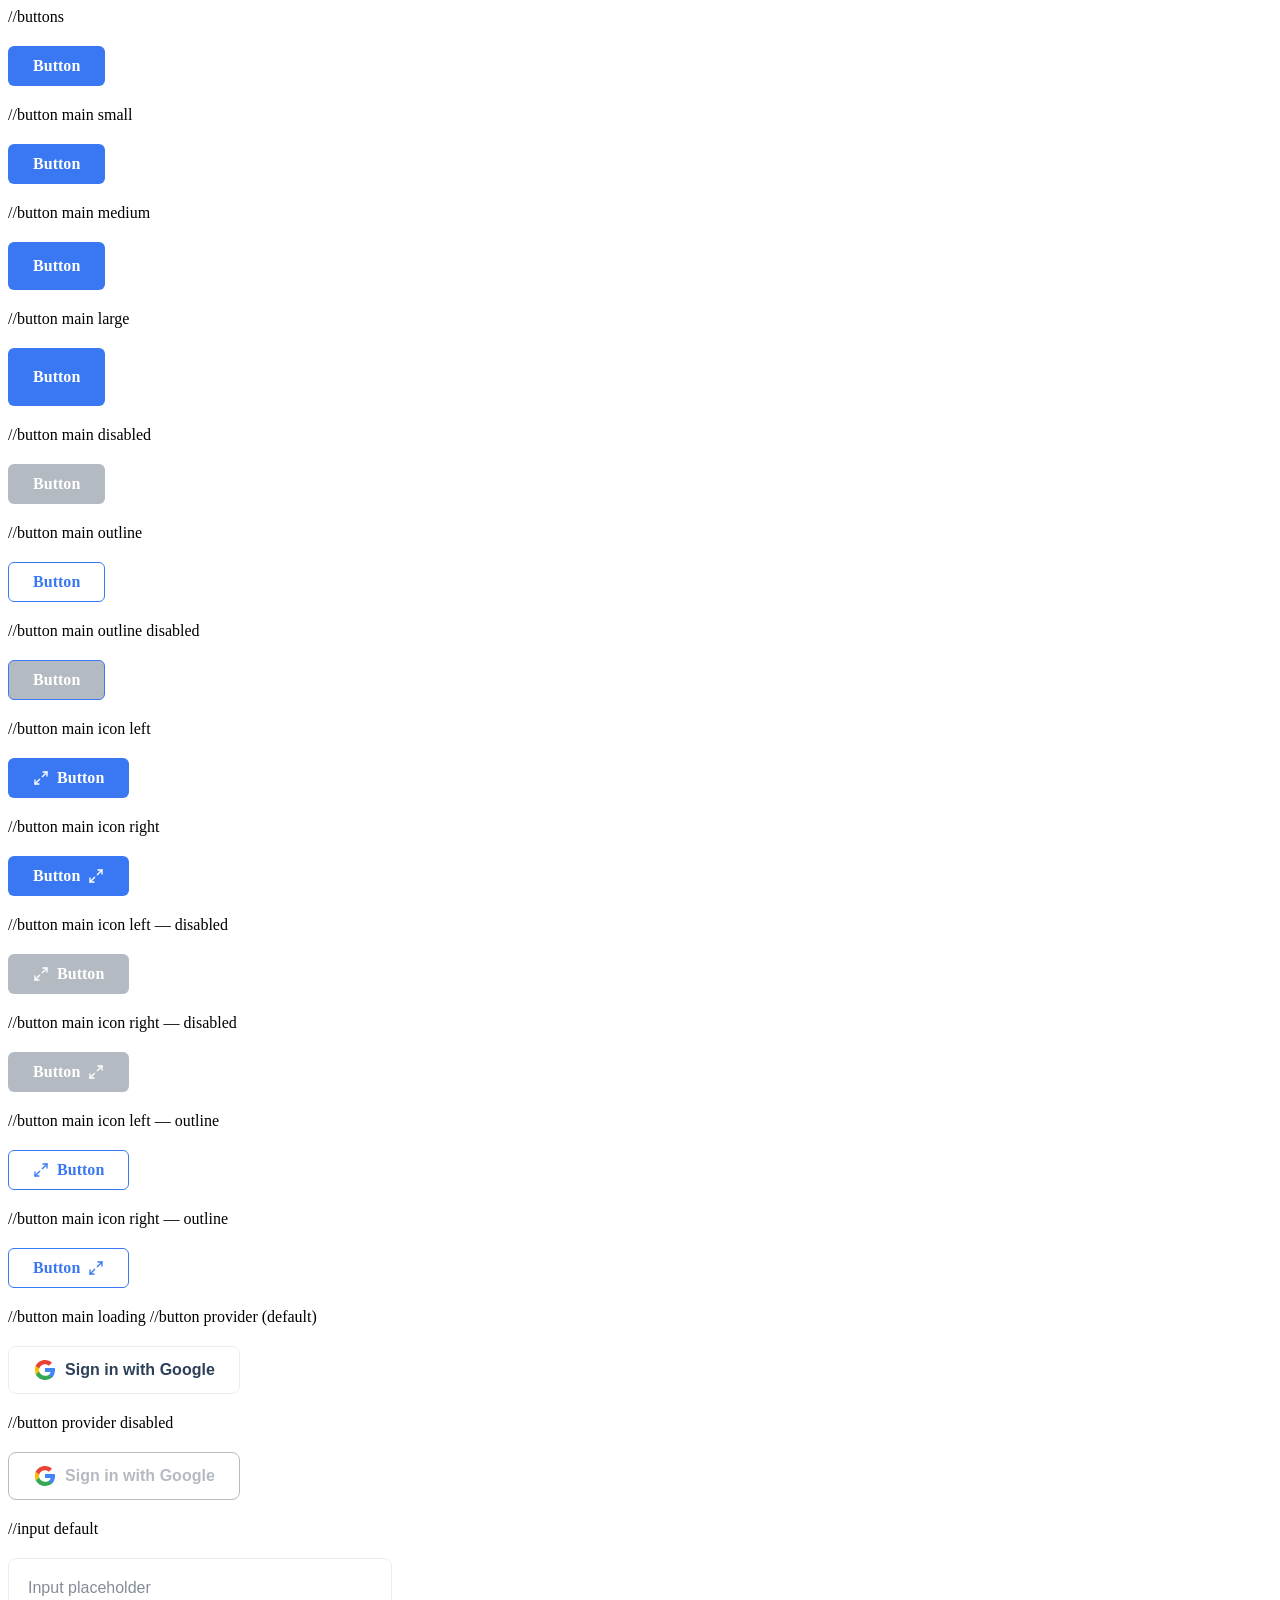
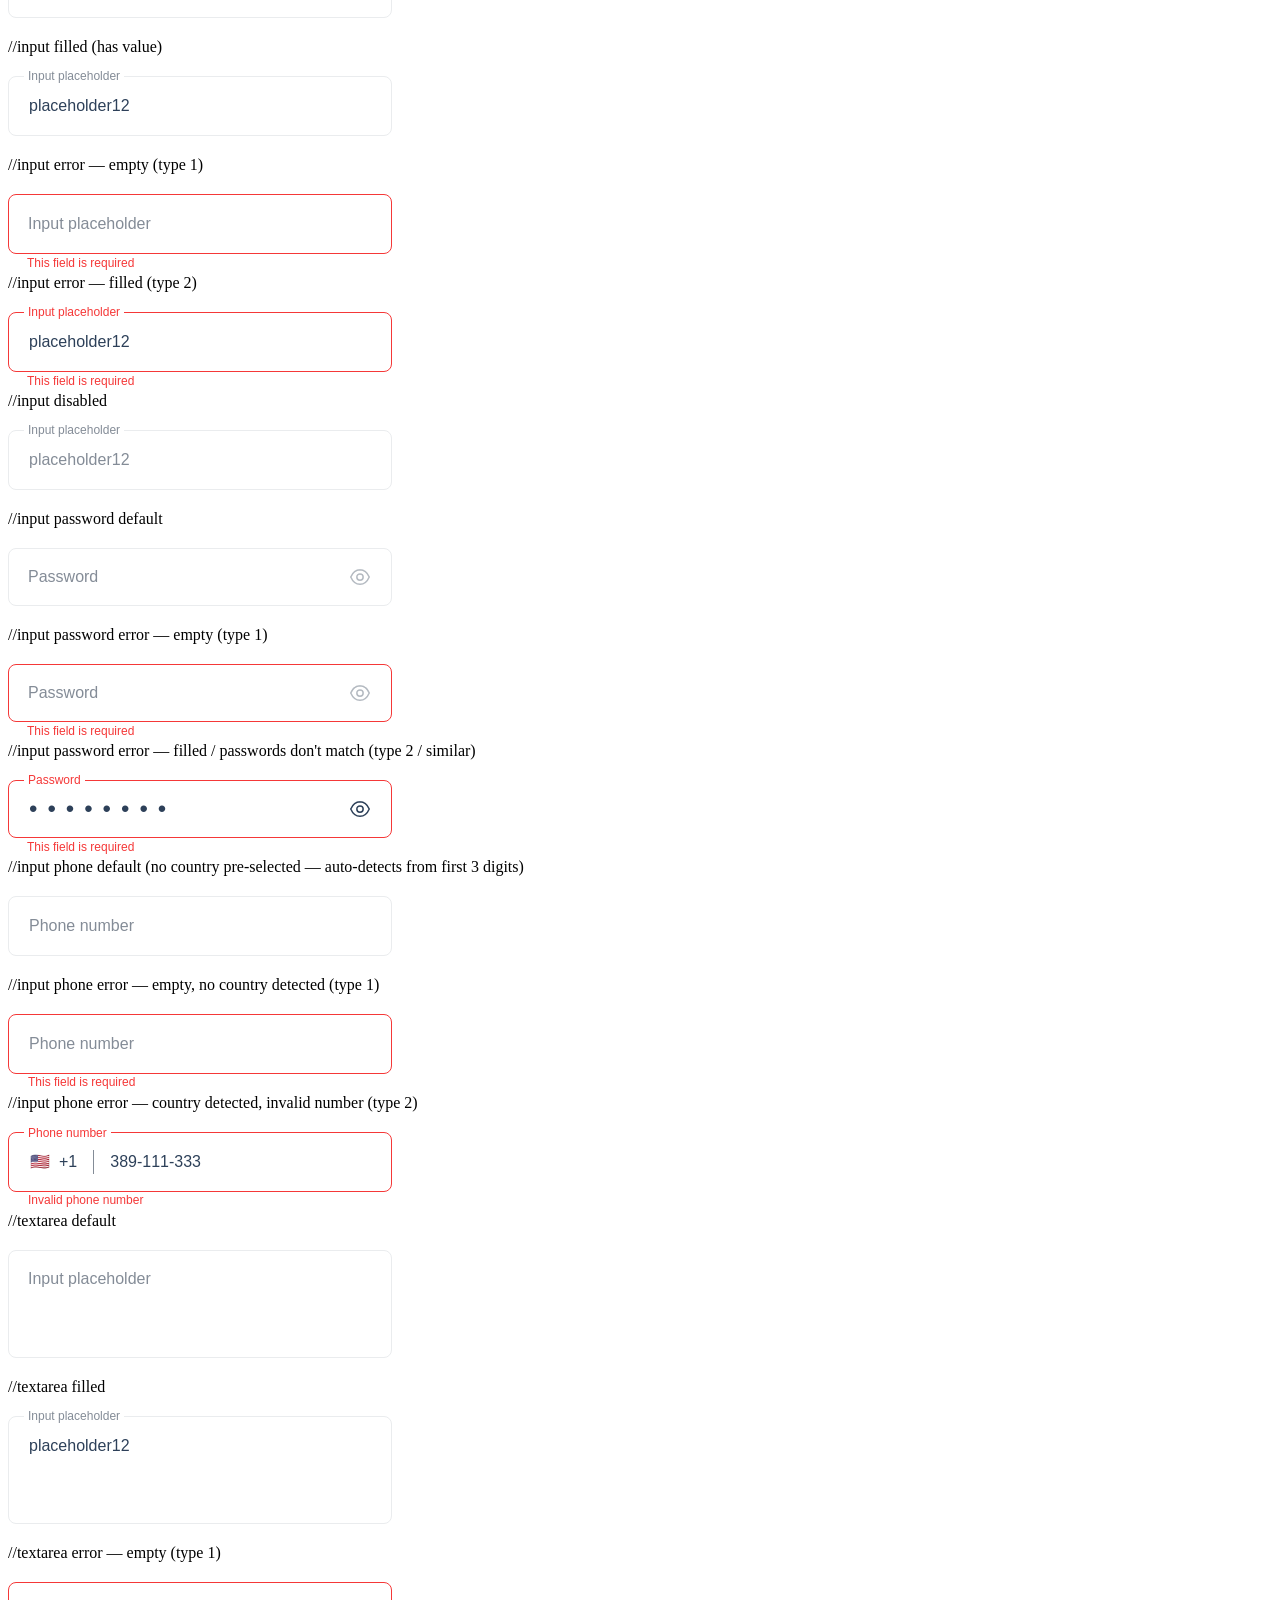
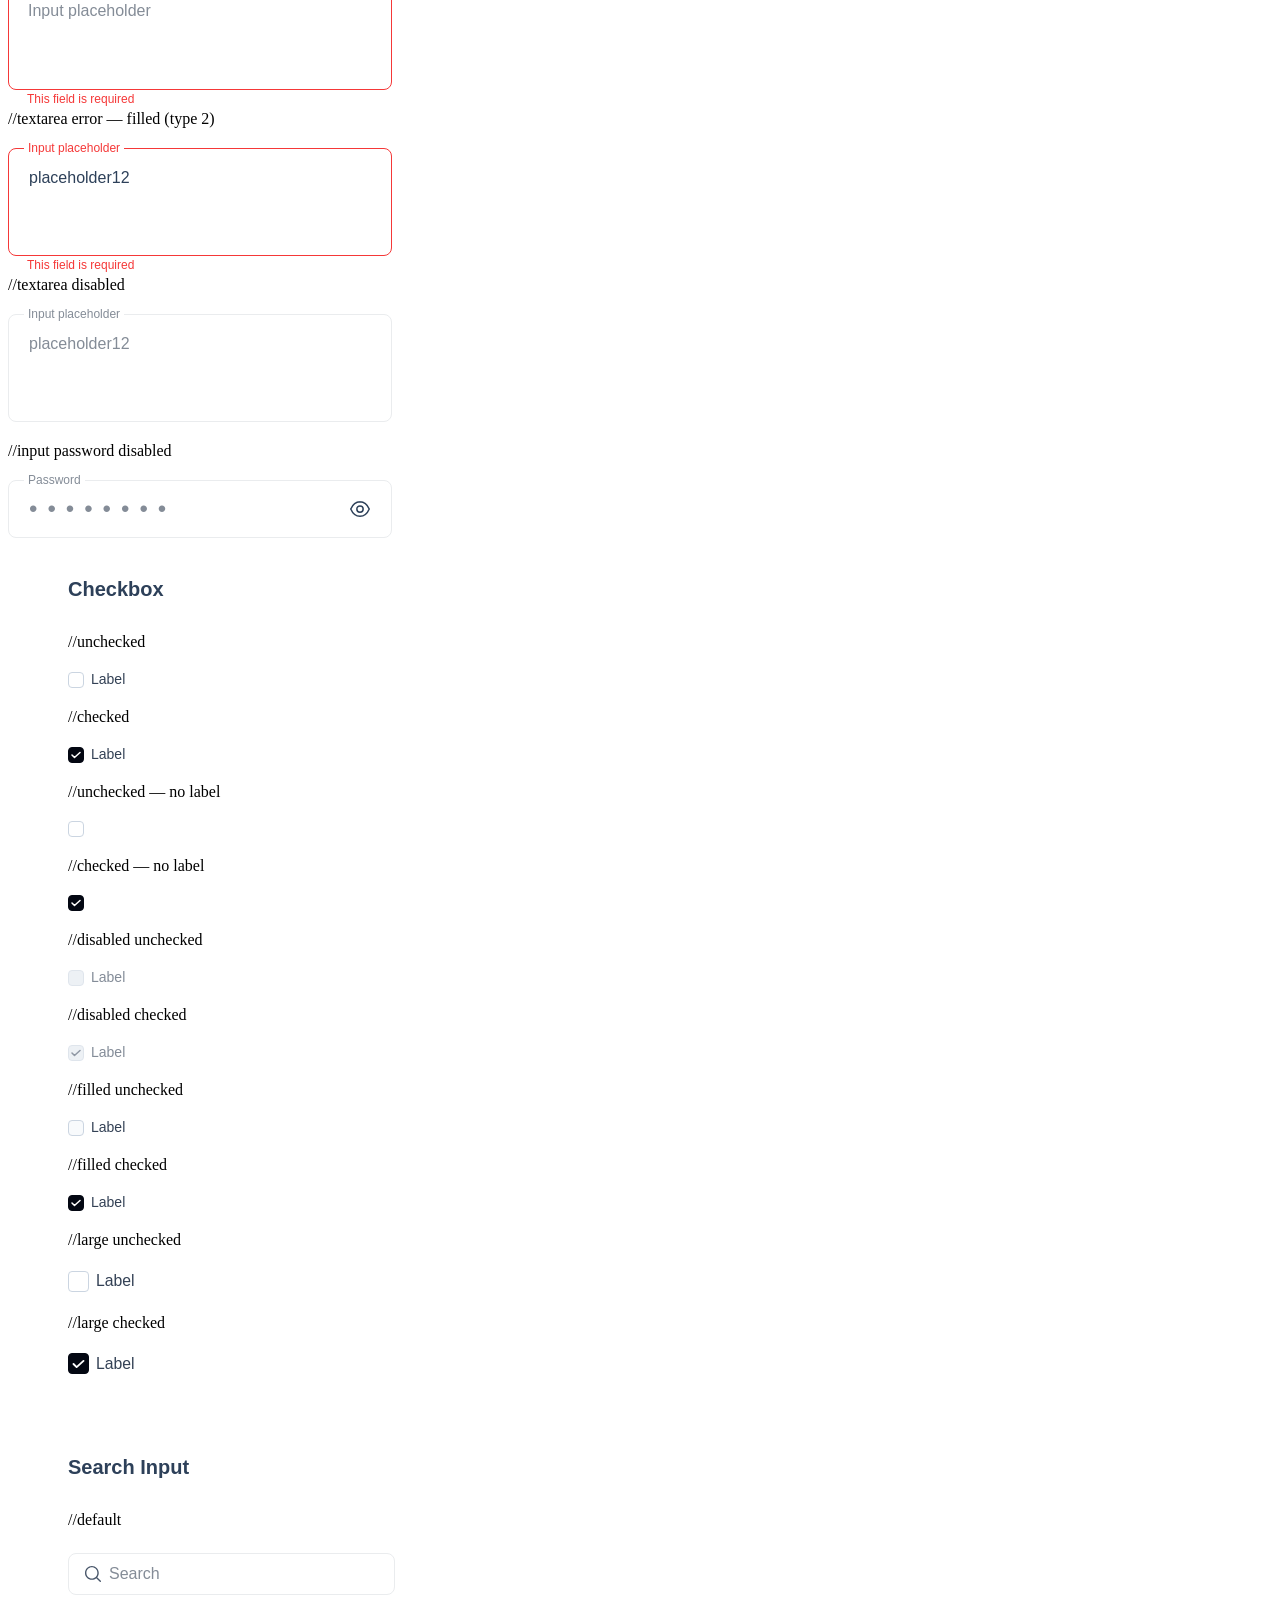
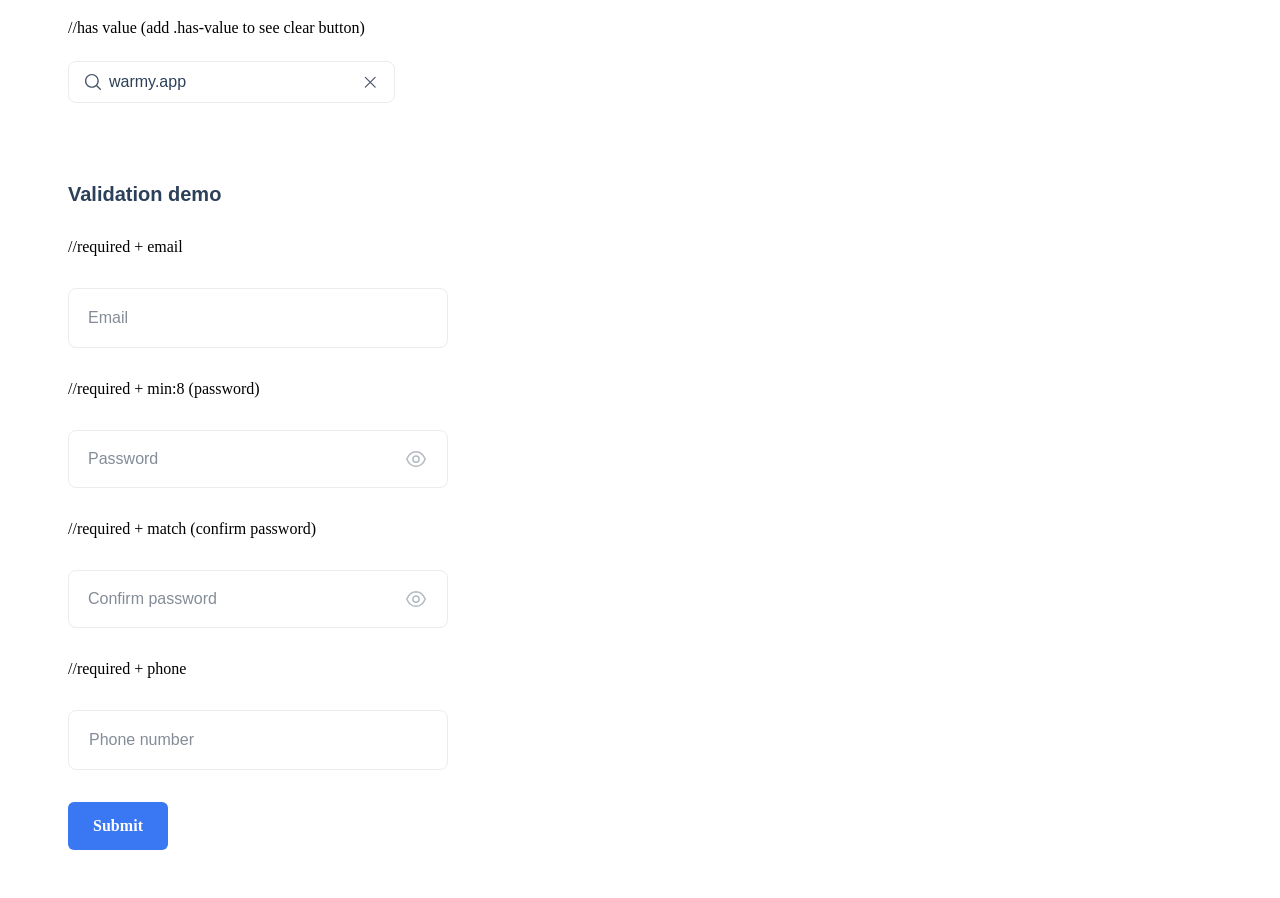
==== commit 2b2afa25: "Update index.html" ====
--- a/index.html
+++ b/index.html
@@ -5,7 +5,12 @@
     <meta name="viewport" content="width=device-width, initial-scale=1.0">
     <title>Document</title>
     <link rel="stylesheet" href="css/main.css">
-    <link rel="stylesheet" href="css/components.css">
+    <link rel="stylesheet" href="base-components/variables.css">
+    <link rel="stylesheet" href="base-components/btn-main/btn-main.css">
+    <link rel="stylesheet" href="base-components/btn-provider/btn-provider.css">
+    <link rel="stylesheet" href="base-components/checkbox/checkbox.css">
+    <link rel="stylesheet" href="base-components/input/input.css">
+    <link rel="stylesheet" href="base-components/search/search.css">
 </head>
 <body>
     <div class="container">
@@ -391,9 +396,8 @@
             //default
             <div class="input-wrap input-search">
                 <button type="button" class="search-submit" aria-label="Search">
-                    <svg viewBox="0 0 16 16" fill="none" xmlns="http://www.w3.org/2000/svg">
-                        <circle cx="7" cy="7" r="4.5" stroke="currentColor" stroke-width="1.5"/>
-                        <path d="M10.5 10.5L13.5 13.5" stroke="currentColor" stroke-width="1.5" stroke-linecap="round"/>
+                    <svg xmlns="http://www.w3.org/2000/svg" width="16" height="16" viewBox="0 0 16 16" fill="none">
+                        <path fill-rule="evenodd" clip-rule="evenodd" d="M1.37143 6.87543C1.37143 3.83565 3.83565 1.37143 6.87542 1.37143C9.9152 1.37143 12.3794 3.83566 12.3794 6.87543C12.3794 9.9152 9.9152 12.3794 6.87542 12.3794C3.83565 12.3794 1.37143 9.91521 1.37143 6.87543ZM6.87542 0C3.07822 0 0 3.07824 0 6.87543C0 10.6726 3.07822 13.7509 6.87542 13.7509C8.52706 13.7509 10.0427 13.1685 11.2281 12.1979L14.8294 15.7992C15.0972 16.0669 15.5314 16.0669 15.7992 15.7992C16.067 15.5314 16.067 15.0972 15.7992 14.8294L12.1979 11.2281C13.1685 10.0427 13.7509 8.52707 13.7509 6.87543C13.7509 3.07823 10.6726 0 6.87542 0Z" fill="#475569"/>
                     </svg>
                 </button>
                 <input type="search" class="input-field" placeholder="Search" />
@@ -407,9 +411,8 @@
             //has value (add .has-value to see clear button)
             <div class="input-wrap input-search has-value">
                 <button type="button" class="search-submit" aria-label="Search">
-                    <svg viewBox="0 0 16 16" fill="none" xmlns="http://www.w3.org/2000/svg">
-                        <circle cx="7" cy="7" r="4.5" stroke="currentColor" stroke-width="1.5"/>
-                        <path d="M10.5 10.5L13.5 13.5" stroke="currentColor" stroke-width="1.5" stroke-linecap="round"/>
+                    <svg xmlns="http://www.w3.org/2000/svg" width="16" height="16" viewBox="0 0 16 16" fill="none">
+                        <path fill-rule="evenodd" clip-rule="evenodd" d="M1.37143 6.87543C1.37143 3.83565 3.83565 1.37143 6.87542 1.37143C9.9152 1.37143 12.3794 3.83566 12.3794 6.87543C12.3794 9.9152 9.9152 12.3794 6.87542 12.3794C3.83565 12.3794 1.37143 9.91521 1.37143 6.87543ZM6.87542 0C3.07822 0 0 3.07824 0 6.87543C0 10.6726 3.07822 13.7509 6.87542 13.7509C8.52706 13.7509 10.0427 13.1685 11.2281 12.1979L14.8294 15.7992C15.0972 16.0669 15.5314 16.0669 15.7992 15.7992C16.067 15.5314 16.067 15.0972 15.7992 14.8294L12.1979 11.2281C13.1685 10.0427 13.7509 8.52707 13.7509 6.87543C13.7509 3.07823 10.6726 0 6.87542 0Z" fill="#475569"/>
                     </svg>
                 </button>
                 <input type="search" class="input-field" placeholder="Search" value="warmy.app" />
@@ -495,3 +498,4 @@
     <script src="js/validation.js"></script>
 </body>
 </html>
+
--- a/css/main.css
+++ b/css/main.css
@@ -1,2 +1,2 @@
-@charset "UTF-8";.clear{clear:both}.dblock{display:block;content:""}.align-center-parent{position:relative}.align-center{position:absolute;top:50%;left:50%;transform:translate(-50%,-50%)}.video-wrapper{position:relative;height:0;padding-top:25px;padding-bottom:56.25%}.video-wrapper iframe{position:absolute;top:0;left:0;width:100%;height:100%}.justify-child{font-size:0!important;text-align:justify!important;text-justify:distribute-all-lines}.justify-child:after{display:inline-block;width:100%;content:""}.justify-child>*{font-size:medium;display:inline-block;margin:0;text-align:left;vertical-align:top}.visually-hidden{border:0;clip:rect(0,0,0,0);height:1px;margin:-1px;overflow:hidden;padding:0;position:absolute;white-space:nowrap;width:1px}.visually-hidden.focusable:active,.visually-hidden.focusable:focus{clip:auto;height:auto;margin:0;overflow:visible;position:static;white-space:inherit;width:auto}.invisible{visibility:hidden}.left{text-align:left}.right{text-align:right}.center{text-align:center;margin-left:auto;margin-right:auto}.justify{text-align:justify}.hidden-sm{display:none}@font-face{font-family:"GT Flexa";src:url(../fonts/GT-Flexa/gt-flexa-black-trial.woff2) format("woff2"),url(../fonts/GT-Flexa/gt-flexa-black-trial-webfont.woff) format("woff");font-weight:900;font-style:normal;font-display:swap}@font-face{font-family:"GT Flexa";src:url(../fonts/GT-Flexa/gt-flexa-black-italic-trial.woff2) format("woff2"),url(../fonts/GT-Flexa/gt-flexa-black-italic-trial-webfont.woff) format("woff");font-weight:900;font-style:italic;font-display:swap}@font-face{font-family:"GT Flexa";src:url(../fonts/GT-Flexa/gt-flexa-bold-trial.woff2) format("woff2"),url(../fonts/GT-Flexa/gt-flexa-bold-trial-webfont.woff) format("woff");font-weight:700;font-style:normal;font-display:swap}@font-face{font-family:"GT Flexa";src:url(../fonts/GT-Flexa/gt-flexa-bold-italic-trial.woff2) format("woff2"),url(../fonts/GT-Flexa/gt-flexa-bold-italic-trial-webfont.woff) format("woff");font-weight:700;font-style:italic;font-display:swap}@font-face{font-family:"GT Flexa";src:url(../fonts/GT-Flexa/gt-flexa-medium-trial.woff2) format("woff2"),url(../fonts/GT-Flexa/gt-flexa-medium-trial-webfont.woff) format("woff");font-weight:500;font-style:normal;font-display:swap}@font-face{font-family:"GT Flexa";src:url(../fonts/GT-Flexa/gt-flexa-medium-italic-trial.woff2) format("woff2"),url(../fonts/GT-Flexa/gt-flexa-medium-italic-trial-webfont.woff) format("woff");font-weight:500;font-style:italic;font-display:swap}@font-face{font-family:"GT Flexa";src:url(../fonts/GT-Flexa/gt-flexa-regular-trial.woff2) format("woff2"),url(../fonts/GT-Flexa/gt-flexa-regular-trial-webfont.woff) format("woff");font-weight:400;font-style:normal;font-display:swap}@font-face{font-family:"GT Flexa";src:url(../fonts/GT-Flexa/gt-flexa-regular-italic-trial.woff2) format("woff2"),url(../fonts/GT-Flexa/gt-flexa-regular-italic-trial-webfont.woff) format("woff");font-weight:400;font-style:italic;font-display:swap}@font-face{font-family:"GT Flexa";src:url(../fonts/GT-Flexa/gt-flexa-light-trial.woff2) format("woff2"),url(../fonts/GT-Flexa/gt-flexa-light-trial-webfont.woff) format("woff");font-weight:300;font-style:normal;font-display:swap}@font-face{font-family:"GT Flexa";src:url(../fonts/GT-Flexa/gt-flexa-light-italic-trial.woff2) format("woff2"),url(../fonts/GT-Flexa/gt-flexa-light-italic-trial-webfont.woff) format("woff");font-weight:300;font-style:italic;font-display:swap}@font-face{font-family:"GT Flexa";src:url(../fonts/GT-Flexa/gt-flexa-thin-trial.woff2) format("woff2"),url(../fonts/GT-Flexa/gt-flexa-thin-trial-webfont.woff) format("woff");font-weight:100;font-style:normal;font-display:swap}@font-face{font-family:"GT Flexa";src:url(../fonts/GT-Flexa/gt-flexa-thin-italic-trial.woff2) format("woff2"),url(../fonts/GT-Flexa/gt-flexa-thin-italic-trial-webfont.woff) format("woff");font-weight:100;font-style:italic;font-display:swap}@font-face{font-family:"GT Flexa Lazer";src:url(../fonts/GT-Flexa/gt-flexa-lazer-trial.woff2) format("woff2"),url(../fonts/GT-Flexa/gt-flexa-lazer-trial-webfont.woff) format("woff");font-weight:400;font-style:normal;font-display:swap}@font-face{font-family:"GT Flexa Lazer";src:url(../fonts/GT-Flexa/gt-flexa-lazer-italic-trial.woff2) format("woff2"),url(../fonts/GT-Flexa/gt-flexa-lazer-italic-trial-webfont.woff) format("woff");font-weight:400;font-style:italic;font-display:swap}@font-face{font-family:"Arciform Sans";src:url(../fonts/Arciform/arciform_400-webfont.woff2) format("woff2"),url(../fonts/Arciform/arciform_400-webfont.woff) format("woff");font-weight:400;font-style:normal}.splide__arrow:hover:not(:disabled){opacity:.9}.splide__arrow:focus-visible{outline:3px solid #0bf;outline-offset:3px}.splide__pagination__page:focus-visible{outline:3px solid #0bf;outline-offset:3px}@supports (outline-offset:-3px){.splide__slide:focus-visible{outline:3px solid #0bf;outline-offset:-3px}}@media screen and (-ms-high-contrast:none){.splide__slide:focus-visible{border:3px solid #0bf}}.splide__toggle:focus-visible{outline:3px solid #0bf;outline-offset:3px}:root{font-size:1em;--white:#fff;--white-50:hsla(0, 0%, 100%, .5);--blue-highlight:#5897fb;--blue-btn-bg:#3978f2;--blackish:#2d4059;--yellowish:#ffd460;--main-orange:#fda22f;--main-orange-f77:#f7761f;--danger:#f53838;--grey-ea:#eaecee;--grey-bg:#f8f8f8;--grey-f9:#f9f9f9;--grey-848:#848c97;--blue-ccc:#ccc;--green-7ee:#7eec8b;--green-34b:#34b53a;--green-2bb:#2bb596;--black-bg:#413f3f;--yellow-fbe:#fbeabb;--black:#000;--unavaliable-plan-button:#b4bac1;--blackish-10:rgba(45, 64, 89, .1);--gray-120-08:hsla(0, 0%, 47%, .08);--blue-btn-bg-10:rgba(57, 120, 242, .1);--blue-btn-bg-50:rgba(57, 120, 242, .5);--grey-ea-25:rgba(234, 236, 238, .25);--grey-bg-90:hsla(0, 0%, 97%, .9);--danger-25:rgba(245, 56, 56, .25);--blue-ccc--25:hsla(0, 0%, 80%, .25);--orange-ff9--15:rgba(255, 157, 0, .15);--main-orange--30:rgba(253, 162, 47, .3);--green-7ee--10:rgba(126, 236, 139, .1);--cyan:#2153cc;--redish:#ea5455;--orangish:#f07b3f;--description-grey:#666;--grey-f5:#f5f5f5;--orange-feb:#febb5a;--public-bg:#faf4e7;--rubic-color:#afb5c0;--yellow-neon:#fff500;--grey-light-text:#cdcdcd;--link-text-color:#4f5665;--white-f4e:#f4eeec;--orange-c97:#c97000;--black-221:rgba(255, 207, 179, 0);--blue-132:#0b132a;--blue-007:#0070ba;--green-2fa:#2fab73;--blue-9ea:#9ea7b3;--red-faf:#fafafa;--blue-45-rgba5:rgba(45, 64, 89, .5);--blue-45-rgba3:rgba(45, 64, 89, .3);--red-f2:#f2f2f2;--blue-ff3:#007ff3;--red-245:rgba(245, 56, 56, .5);--main-orange-rgba5:rgba(253, 162, 47, .5);--main-orange-rgba2:rgba(253, 162, 47, .2);--green-7ee-rgba7:rgba(126, 236, 139, .7);--red-f65:#f65a4f;--blue-4d5:#4d5e72;--blue-558:#5584c4;--blue-283:#283149;--red-50-rgba2:rgba(50, 50, 50, .19);--blue-404:#404b69;--grey-636:#636c78}.custom-btn--1{align-items:center;border-color:var(--blue-btn-bg);border-radius:.5rem;border-width:1px;color:var(--blue-btn-bg);column-gap:.5rem;cursor:pointer;display:flex;font-family:Open-Sans-Bold;font-size:1rem;justify-content:center;transition:background-color .5s cubic-bezier(.445,.05,.55,.95)}.custom-btn--1:hover{background-color:var(--blue-btn-bg);box-shadow:0 0 12px 0 var(--blue-btn-bg-50);color:#fff}.custom-btn--1:active{background-color:var(--blue-highlight)}.custom-btn--1:focus{outline:0}.custom-btn--1:disabled{border-color:var(--unavaliable-plan-button);color:var(--unavaliable-plan-button);cursor:default;--tw-shadow:0 0 #0000;--tw-shadow-colored:0 0 #0000;background:inherit;box-shadow:var(--tw-ring-offset-shadow,0 0 transparent),var(--tw-ring-shadow,0 0 transparent),var(--tw-shadow)}.burger-menu__main-btn:focus-visible,.burger-menu__main-menu-btn:focus-visible{outline:unset}:root{font-size:1em;--white:#fff;--white-50:hsla(0, 0%, 100%, .5);--blue-highlight:#5897fb;--blue-btn-bg:#3978f2;--blackish:#2d4059;--yellowish:#ffd460;--main-orange:#fda22f;--main-orange-f77:#f7761f;--danger:#f53838;--grey-ea:#eaecee;--grey-bg:#f8f8f8;--grey-f9:#f9f9f9;--grey-848:#848c97;--blue-ccc:#ccc;--green-7ee:#7eec8b;--green-34b:#34b53a;--green-2bb:#2bb596;--black-bg:#413f3f;--yellow-fbe:#fbeabb;--black:#000;--unavaliable-plan-button:#b4bac1;--blackish-10:rgba(45, 64, 89, .1);--gray-120-08:hsla(0, 0%, 47%, .08);--blue-btn-bg-10:rgba(57, 120, 242, .1);--blue-btn-bg-50:rgba(57, 120, 242, .5);--grey-ea-25:rgba(234, 236, 238, .25);--grey-bg-90:hsla(0, 0%, 97%, .9);--danger-25:rgba(245, 56, 56, .25);--blue-ccc--25:hsla(0, 0%, 80%, .25);--orange-ff9--15:rgba(255, 157, 0, .15);--main-orange--30:rgba(253, 162, 47, .3);--green-7ee--10:rgba(126, 236, 139, .1);--cyan:#2153cc;--redish:#ea5455;--orangish:#f07b3f;--description-grey:#666;--grey-f5:#f5f5f5;--orange-feb:#febb5a;--public-bg:#faf4e7;--rubic-color:#afb5c0;--yellow-neon:#fff500;--grey-light-text:#cdcdcd;--link-text-color:#4f5665;--white-f4e:#f4eeec;--orange-c97:#c97000;--black-221:rgba(255, 207, 179, 0);--blue-132:#0b132a;--blue-007:#0070ba;--green-2fa:#2fab73;--blue-9ea:#9ea7b3;--red-faf:#fafafa;--blue-45-rgba5:rgba(45, 64, 89, .5);--blue-45-rgba3:rgba(45, 64, 89, .3);--red-f2:#f2f2f2;--blue-ff3:#007ff3;--red-245:rgba(245, 56, 56, .5);--main-orange-rgba5:rgba(253, 162, 47, .5);--main-orange-rgba2:rgba(253, 162, 47, .2);--green-7ee-rgba7:rgba(126, 236, 139, .7);--red-f65:#f65a4f;--blue-4d5:#4d5e72;--blue-558:#5584c4;--blue-283:#283149;--red-50-rgba2:rgba(50, 50, 50, .19);--blue-404:#404b69;--grey-636:#636c78}.custom-btn--1{align-items:center;border-color:var(--blue-btn-bg);border-radius:.5rem;border-width:1px;color:var(--blue-btn-bg);column-gap:.5rem;cursor:pointer;display:flex;font-family:Open-Sans-Bold;font-size:1rem;justify-content:center;transition:background-color .5s cubic-bezier(.445,.05,.55,.95)}.custom-btn--1:hover{background-color:var(--blue-btn-bg);box-shadow:0 0 12px 0 var(--blue-btn-bg-50);color:#fff}.custom-btn--1:active{background-color:var(--blue-highlight)}.custom-btn--1:focus{outline:0}.custom-btn--1:disabled{border-color:var(--unavaliable-plan-button);color:var(--unavaliable-plan-button);cursor:default;--tw-shadow:0 0 #0000;--tw-shadow-colored:0 0 #0000;background:inherit;box-shadow:var(--tw-ring-offset-shadow,0 0 transparent),var(--tw-ring-shadow,0 0 transparent),var(--tw-shadow)}.cookie[data-v-fbe86d95]{align-items:center;background-color:var(--red-faf);border-radius:.5rem;bottom:.5rem;display:flex;flex-direction:column;left:1em;overflow:hidden;padding:.5rem;position:fixed;transition-duration:.5s;transition-property:all;transition-timing-function:cubic-bezier(.4,0,.2,1);transition-timing-function:linear;width:271px;z-index:100}.cookie-policy__img[data-v-fbe86d95]{margin-right:.5rem}.cookie-text[data-v-fbe86d95]{font-size:.75rem}.cookie-text--md[data-v-fbe86d95]{display:none}.cookie-wrapper[data-v-fbe86d95]{padding-bottom:.75rem;padding-right:1rem;display:flex}.cookie-btn[data-v-fbe86d95]{border-width:1px;font-size:.75rem;min-height:34px;min-width:114px}@media print{.cookie[data-v-fbe86d95]{display:none}}@media (min-width:1024px){.cookie[data-v-fbe86d95]{border-radius:0;bottom:0;flex-direction:row;justify-content:center;left:0;padding:0 .75rem;width:100%}.cookie-wrapper[data-v-fbe86d95]{margin:1rem 0;padding-bottom:0}.cookie-text--md[data-v-fbe86d95],.cookie-text[data-v-fbe86d95]{font-size:.75rem}.cookie-text--md[data-v-fbe86d95]{display:block}.cookie-btn[data-v-fbe86d95]{border-radius:1rem;font-size:1rem;padding:.7em 1em;width:10.563em}}.book-manager__radio:has(input[type=radio]:checked){background:rgba(52,181,58,.1019607843);border-color:var(--green-34b);border-width:1px}@media (min-width:1024px){.cookie-wrapper[data-v-fbe86d95]{margin:1rem 0;padding-bottom:0;display:flex}}.cookie-policy__img[data-v-fbe86d95]{margin-right:.5rem;width:24px;height:24px}@media (min-width:1024px){.cookie-policy__img[data-v-fbe86d95]{position:relative;top:15px}}body.page-template-page-landing-page{background:linear-gradient(180deg,rgba(219,113,113,.25) -15% -5%,rgba(249,121,73,.1) 5%,rgba(253,183,89,.07) 25%,rgba(255,212,96,.1) 80%,rgba(250,244,231,.1) 95%),#f5f8f3!important;box-shadow:0 3.333px 3.333px 0 rgba(0,0,0,.25)}.btn-outline-primary,.btn-primary{border-radius:5px!important}@media (max-width:1000px){.btn-outline-primary,.btn-primary{border-radius:3.48px!important}}@media (max-width:575px){.btn-outline-primary,.btn-primary{border-radius:2px!important}}.hero__henri{padding:60px 0 80px;position:relative}.hero__henri:after{content:"";position:absolute;bottom:20px;left:10%;width:80%;height:1px;display:block;background:rgba(247,118,31,.1)}@media (max-width:575px){.hero__henri:after{display:none}}@media (min-width:768px) and (max-width:1000px){.hero__henri{padding:60px 0 80px}}@media (max-width:767px){.hero__henri{padding:60px 0}}@media (max-width:575px){.hero__henri{padding:60px 0 45px}}@media (min-width:576px) and (max-width:1000px){.hero__row{padding-left:0!important;padding-right:0!important}}.hero__content{padding-top:30px}@media (max-width:1000px){.hero__content{padding-left:0;padding-right:0}}.hero__title{color:var(--dark-main,#2d4059);font-family:"GT Flexa";font-style:normal;font-size:38px;font-weight:700;line-height:1;letter-spacing:-.866px;margin-bottom:15px}@media (min-width:1001px){.hero__title{padding-left:40px}}@media (max-width:1000px){.hero__title{color:var(--dark-main,#2d4059);font-size:34px;line-height:1.1;margin-bottom:5px;letter-spacing:-1.1px}}@media (min-width:576px) and (max-width:1000px){.hero__title{letter-spacing:-2.302px}}@media (max-width:767px){.hero__title{text-align:center;font-size:20px}}@media (max-width:575px){.hero__title{margin-bottom:0;padding:0 20px;font-size:28px;line-height:1.2}}.hero__title--highlight{background:linear-gradient(180deg,#ff1005 0,#ff4815 50%,#fda22f 100%);-webkit-background-clip:text;-webkit-text-fill-color:transparent;background-clip:text;color:transparent;display:block}@media (max-width:575px){.hero__title--highlight{display:inline}}.hero__subtitle{color:var(--Gray-Hard,#505869);font-family:Nunito,sans-serif;font-size:16px;font-style:normal;font-weight:500;line-height:1.4;letter-spacing:-.333px;margin-bottom:20px}@media (min-width:1001px){.hero__subtitle{padding-left:40px}}@media (max-width:1000px){.hero__subtitle{font-size:12px;letter-spacing:-.232px;margin-bottom:0}}@media (min-width:576px) and (max-width:1000px){.hero__subtitle{margin-bottom:10px}}@media (max-width:767px){.hero__subtitle{text-align:center}}@media (max-width:575px){.hero__subtitle{margin-bottom:10px;line-height:1.6}}@media (min-width:1001px){.hero__actions{padding-left:40px}}@media (max-width:767px){.hero__actions{display:flex;align-items:center;gap:12px;justify-content:center;flex-wrap:wrap}}@media (max-width:575px){.hero__actions{flex-direction:column}}.hero__btn{height:40px;min-width:66px;padding:10px 14px;justify-content:center;align-items:center;text-align:center;font-family:"Open Sans";font-size:14px;font-style:normal;font-weight:700;line-height:1.4;letter-spacing:.083px;margin-bottom:12px;max-width:320px}.hero__btn.btn-primary{color:var(--Main-White,#fff)}.hero__btn.btn-primary:hover{color:#fff}.hero__btn.btn-outline-primary{color:#068fff}.hero__btn.btn-outline-primary:hover{color:#fff}@media (min-width:575px) and (max-width:1000px){.hero__btn.btn-outline-primary{margin-left:-5px}}@media (min-width:1001px){.hero__btn.btn-outline-primary,.hero__btn.btn-primary{padding:6px 7px}}@media (min-width:768px) and (max-width:991px){.hero__btn.btn-outline-primary,.hero__btn.btn-primary{font-size:12px!important;padding:4px 5px;height:30px}}@media (max-width:575px){.hero__btn.btn-outline-primary,.hero__btn.btn-primary{width:100%;font-family:"Open Sans";font-size:14px;font-style:normal;font-weight:700}}@media (max-width:575px){.hero__btn.btn-outline-primary.btn-outline-primary,.hero__btn.btn-primary.btn-outline-primary{margin-top:-20px}}.hero__payment{color:var(--Gray-Hard,#505869);font-family:"GT Flexa";font-size:12px;font-style:normal;font-weight:400;line-height:100%;text-transform:capitalize;margin-bottom:10px}@media (min-width:1001px){.hero__payment{padding-left:40px}}@media (max-width:1000px){.hero__payment{font-size:11px}}@media (min-width:576px) and (max-width:1000px){.hero__payment{margin-bottom:0}}@media (max-width:767px){.hero__payment{text-align:center}}@media (max-width:575px){.hero__payment{margin-bottom:0;font-size:9px}}@media (min-width:1001px){.hero__rankings{padding-left:40px}}@media (max-width:767px){.hero__rankings{display:flex;align-items:center;justify-content:center;flex-wrap:wrap}}@media (max-width:575px){.hero__rankings{flex-wrap:wrap;align-content:center}}.hero__rankimage{width:70px;margin:0 30px 0 0}@media (max-width:767px){.hero__rankimage{margin:0 auto}}@media (min-width:768px) and (max-width:991px){.hero__rankimage{margin:0 15px 0 0;width:50px}}@media (max-width:575px){.hero__rankimage{width:60px;margin:0 5px}}.hero__image img{width:120%!important}@media (max-width:575px){.hero__image{padding-top:30px}}.companies__henri{padding-top:26px;padding-bottom:78px}@media (max-width:1000px){.companies__henri{padding-top:0;padding-bottom:0}}.companies__title{color:var(--dark-main,#2d4059);text-align:center;font-family:"GT Flexa";font-size:34px;font-style:normal;font-weight:700;line-height:1.6;letter-spacing:-.6px;margin-bottom:30px}@media (max-width:1000px){.companies__title{font-size:24px;line-height:1.6;letter-spacing:-.417px;margin-bottom:0}}@media (max-width:575px){.companies__title{font-size:26px;padding:0 40px}}.companies__slider{overflow:hidden;position:relative;width:100%;margin-bottom:34px}.companies__slider::after,.companies__slider::before{content:"";position:absolute;top:0;width:100px;height:100%;z-index:2;display:block}.companies__slider::before{left:0;background:linear-gradient(to right,rgba(250,244,231,.8) 0,rgba(250,244,231,0) 100%)}.companies__slider::after{right:0;background:linear-gradient(to left,rgba(250,244,231,.8) 0,rgba(250,244,231,0) 100%)}.companies__track{display:flex;gap:4rem}.companies__logo{display:inline-block}.companies__logo.slick-slide{display:flex;align-content:center;justify-content:center;align-items:center;height:100px}.companies__logo img{object-fit:contain;margin:0 auto;filter:grayscale(100%);transition:filter .3s;width:80%;opacity:.6}@media (max-width:1000px){.companies__logo img{width:70%}}.companies__logo img:hover{filter:grayscale(0)}.companies__actions{display:flex;align-content:center;justify-content:center}.companies__actions .btn{height:40px;padding-top:9px}@media (max-width:575px){.companies__actions .btn{width:190px;margin:0 auto}}@media (max-width:575px){.companies__actions{flex-direction:column}}.companies__payment{color:var(--Gray-Hard,#505869);text-align:center;font-family:"GT Flexa";font-size:10px;font-style:normal;font-weight:400;line-height:1;text-transform:capitalize}@media (max-width:575px){.companies__payment{padding-top:16px}}.features__henri{padding-top:10px;padding-bottom:72px}@media (max-width:1000px){.features__henri{padding-top:40px}}.features__title{color:#2d4059;text-align:center;font-family:"GT Flexa";font-size:35px;font-style:normal;font-weight:700;line-height:1.4;letter-spacing:-1.037px;text-transform:capitalize;margin-bottom:38px}@media (max-width:1000px){.features__title{font-size:26px;line-height:1.2;letter-spacing:-.725px;margin-bottom:30px}}.features-slider{border:1px solid #f0f0f0;border-radius:12px;background:#fff;padding:2rem}.features-slider__container{position:relative;background:#fff;border-radius:12px;z-index:1}.features-slider__container::before{content:"";position:absolute;inset:0;padding:1px;border-radius:inherit;background:linear-gradient(180deg,#f53838,#fdb759,rgba(255,212,96,0),rgba(250,244,231,0));-webkit-mask:linear-gradient(#fff 0 0) content-box,linear-gradient(#fff 0 0);-webkit-mask-composite:xor;mask-composite:exclude;z-index:-1}.accordion-button,.accordion-button:not(.collapsed){color:#2d4059!important;background-color:transparent!important;border:none!important}.accordion-body h5{color:#2d4059}@media (max-width:575px){.accordion-body h5{font-weight:700;font-size:18px;margin-bottom:30px}}@media (max-width:575px){.accordion-body{padding:0 10px}}#featuresAccordion .accordion-item{position:relative}#featuresAccordion .accordion-item::after{content:"";display:block;height:1px;background-color:#c6c3c3;margin:0 1rem}#featuresAccordion .accordion-item:last-child::after{display:none}.features-slider__tabs{overflow-x:auto}.features-slider__tab{background:0 0;border:none;font-size:12px;font-weight:600;padding:25px 20px 5px;cursor:pointer;color:var(--Gray-Hard,#505869);width:20%;white-space:wrap}.features-slider__tab span{display:block}.features-slider__tab:nth-child(3){padding-left:3%;padding-right:3%}.features-slider__tab:focus,.features-slider__tab:hover{background:0 0;color:#f7761f}@media (max-width:1000px){.features-slider__tab{padding-top:20px}}.features-slider__tab--active{color:#f7761f;position:relative}.features-slider__tab--active:after{display:block;content:"";width:50%;height:2px;background-color:#f7761f;bottom:0;left:25%;position:absolute}.features-slider__text{padding:22px 22px 22px 44px!important}.features-slider__text .btn{color:#fff;padding:8px 18px;font-size:11px}@media (max-width:1000px){.features-slider__text .btn{padding:4px 6px;font-size:10px;margin-left:10px}}.features-slider__image{padding:22px}@media (max-width:1000px){.features-slider__image{padding-top:0}}.features-slider__slide{display:none;margin-top:2rem}.features-slider__slide--active{display:block}.features-slider__title{font-family:"GT Flexa";font-size:16px;font-style:normal;font-weight:700;line-height:24px;margin-bottom:16px;color:#2d4059;padding-left:14px}.features-slider__list{margin-bottom:16px;color:#2d4059}.features-slider__list li{font-family:Nunito,sans-serif;font-size:12px;font-style:normal;font-weight:400;line-height:1.8;letter-spacing:-.223px;color:#505869}@media (max-width:1000px){.features-slider__list li{line-height:1.5;font-size:12.76px;line-height:21.87px}}@media (max-width:1000px){.features-slider__list{padding-left:10px}}.features-slider__icon{display:inline-block;width:26px;height:26px;background-size:contain;background-repeat:no-repeat;background-position:center;vertical-align:middle;margin-bottom:6px}@media (max-width:1000px){.features-slider__icon{width:20px;height:20px}}.features-slider__icon--warmup{background-image:url(../img/lp/features-ico-1.webp)}.features-slider__icon--analytics{background-image:url(../img/lp/features-ico-2.webp)}.features-slider__icon--seedlist{background-image:url(../img/lp/features-ico-3.webp)}.features-slider__icon--postmaster{background-image:url(../img/lp/features-ico-4.webp)}.features-slider__icon--verification{background-image:url(../img/lp/features-ico-5.webp)}@media (max-width:575px){.features-accordion .accordion-header{padding:20px 0}}.features-accordion .accordion-item{background-color:transparent;border:none}.features-accordion .features__title{font-size:26px}.features-accordion .accordion-button{background-color:transparent;outline:0}.features-accordion .accordion-button:active,.features-accordion .accordion-button:focus,.features-accordion .accordion-button:hover{outline:0;box-shadow:none}@media (max-width:575px){.features-accordion .accordion-button{font-size:12px;padding:16px 4px}}.features-accordion .btn{color:#fff;margin-bottom:30px}.features-accordion .btn:active,.features-accordion .btn:focus,.features-accordion .btn:hover{color:#fff}.features-accordion__icon{display:inline-block;width:24px;height:24px;margin-right:8px;background-size:contain;background-repeat:no-repeat;background-position:center}@media (max-width:767px){.features-accordion__icon{top:5px;position:relative}}.features-accordion__icon--warmup{background-image:url(../img/lp/features-ico-1.webp)}.features-accordion__icon--analytics{background-image:url(../img/lp/features-ico-2.webp)}.features-accordion__icon--seedlist{background-image:url(../img/lp/features-ico-3.webp)}.features-accordion__icon--postmaster{background-image:url(../img/lp/features-ico-4.webp)}.features-accordion__icon--verification{background-image:url(../img/lp/features-ico-5.webp)}.ratings__henri{padding-top:54px;padding-bottom:20px}@media (max-width:1000px){.ratings__henri{padding-top:10px}}@media (min-width:576px) and (max-width:1000px){.ratings__henri{margin-bottom:-30px}}@media (max-width:575px){.ratings__henri{padding-top:140px}}.ratings__card{background:#fff;border-radius:12px;padding:1rem 1.5rem;display:flex;align-items:center;gap:.75rem;transition:transform .3s,box-shadow .3s;margin:0 16px}.ratings__card:hover{transform:translateY(-3px);box-shadow:0 6px 16px rgba(0,0,0,.08)}@media (max-width:991px){.ratings__card{flex-wrap:nowrap;align-content:center;justify-content:center;align-items:center;flex-direction:row}}@media (min-width:576px) and (max-width:1000px){.ratings__card{padding:10px 20px;margin:0 6px}}@media (max-width:575px){.ratings__card{padding:15px 15px;flex-direction:column!important;margin:0}}.ratings__logo{display:inline-block;width:40px;height:40px;background-size:contain;background-repeat:no-repeat;background-position:center;flex-shrink:0}@media (max-width:1000px){.ratings__logo{flex-wrap:nowrap;flex-direction:row;width:28px;height:28px}}@media (max-width:575px){.ratings__logo{width:25px;height:25px}}@media (min-width:1000px){.ratings__row .col-4:first-child .ratings__card{margin:0 0 0 32px}.ratings__row .col-4:last-child .ratings__card{margin:0 32px 0 0}}.ratings__logo--g2{background-image:url(../img/lp/rating-g2.webp)}.ratings__logo--star{background-image:url(../img/lp/rating-star.webp)}.ratings__logo--capterra{background-image:url(../img/lp/rating-capterra.webp)}.ratings__info{display:flex;flex-direction:column;align-items:flex-start}.ratings__stars{display:flex;align-items:center;gap:3px}.ratings__star{display:inline-block;width:13px;height:13px;background-size:contain;background-repeat:no-repeat}@media (max-width:1000px){.ratings__star{width:10px;height:10px}}@media (max-width:575px){.ratings__star{width:10px;height:10px}}.ratings__star--full{background-image:url(../img/lp/icon-ranking-star.webp)}.ratings__star--half{background-image:url(../img/lp/icon-ranking-star-half.webp)}.ratings__text{color:var(--Gray-Hard,#505869);font-family:Nunito,sans-serif;font-size:14px;font-style:normal;font-weight:500;line-height:1.2;margin:.25rem 0 0}@media (max-width:1000px){.ratings__text{font-size:10px;line-height:1.2}}@media (max-width:991px){.ratings__text{text-align:center;display:block;width:100%}}.stats__henri{padding-top:40px;padding-bottom:55px}@media (max-width:575px){.stats__henri{padding-bottom:25px}}.stats__wrapper{background:rgba(255,255,255,.5);border-radius:12px;padding:0 30px;box-shadow:0 6px 16px rgba(0,0,0,.05)}.stats__col{position:relative}.stats__col:not(:last-child)::after{content:"";position:absolute;top:20%;right:0;width:1px;height:60%;background-color:#e6e6e6}@media (max-width:767px){.stats__col:not(:last-child)::after{top:auto;bottom:0;width:68%;height:1px;left:20%}}.stats__item{padding:1rem}.stats__icon{display:inline-block;width:18px;height:18px;margin-bottom:12px;background-size:contain;background-repeat:no-repeat;background-position:center}@media (max-width:767px){.stats__icon{width:22px;height:22px}}@media (max-width:575px){.stats__icon{margin-bottom:20px}}.stats__icon--companies{background-image:url(../img/lp/stats-ico-1.webp)}.stats__icon--growth{background-image:url(../img/lp/stats-ico-2.webp);width:22px;height:22px}@media (max-width:575px){.stats__icon--growth{width:30px;height:30px}}.stats__icon--domains{background-image:url(../img/lp/stats-ico-3.webp)}.stats__number{color:var(--Main-Black,#2d4059);text-align:center;font-family:Nunito,sans-serif;font-size:18px;font-style:normal;font-weight:700;line-height:1.2;margin-bottom:12px}@media (max-width:1000px){.stats__number{font-size:14px}}@media (max-width:575px){.stats__number{font-size:24px;font-weight:700}}.stats__desc{color:var(--Gray-Hard,#505869);text-align:center;font-family:Nunito,sans-serif;font-size:12px;font-style:normal;font-weight:400;line-height:1.5;margin:0}@media (max-width:1000px){.stats__desc{font-size:12px;line-height:1.4;color:#2d4059}}@media (max-width:575px){.stats__desc{font-size:16px}}.platforms__henri{padding-top:86px;padding-bottom:86px}@media (min-width:768px) and (max-width:1000px){.platforms__henri{padding-top:10px;padding-bottom:95px}}@media (max-width:767px){.platforms__henri{padding-top:60px;padding-bottom:60px}}@media (max-width:575px){.platforms__henri{padding-top:0;padding-bottom:65px}}.platforms__title{color:var(--Main-Black,#2d4059);text-align:center;font-family:"GT Flexa";font-size:36px;font-style:normal;font-weight:700;line-height:1.2;text-transform:capitalize;margin-bottom:30px}@media (max-width:1000px){.platforms__title{font-size:28px;line-height:1.2;padding-top:10px}}@media (min-width:576px) and (max-width:1000px){.platforms__title{margin-bottom:14px}}@media (max-width:575px){.platforms__title{color:var(--Main-Black,#2d4059);text-align:center;font-family:"GT Flexa";font-size:24px;font-style:normal;font-weight:700;line-height:37.333px;text-transform:capitalize;margin-bottom:30px}}.platforms__slider{overflow:hidden;position:relative;width:100%}.platforms__slider::after,.platforms__slider::before{content:"";position:absolute;top:0;width:100px;height:100%;z-index:2;display:block}.platforms__slider::before{left:0;background:linear-gradient(to right,rgba(250,244,231,.8) 0,rgba(250,244,231,0) 100%)}.platforms__slider::after{right:0;background:linear-gradient(to left,rgba(250,244,231,.8) 0,rgba(250,244,231,0) 100%)}.platforms__track{display:flex;gap:3rem}.platforms__logo{padding:12px 0;margin:0 10px;align-items:center;background-color:rgba(255,255,255,.4);border-radius:.5rem;box-shadow:0 1px 4px rgba(0,0,0,.1607843137);display:flex;height:6rem;justify-content:center;margin-bottom:.5rem;margin-top:.5rem;width:150px}.platforms__logo img{margin:0 auto;padding:0;width:55px;height:55px;border-radius:8px;transition:transform .3s}.platforms__logo img:hover{transform:scale(1.05)}@media (max-width:1000px){.platforms__logo img{width:35px;height:35px}}@media (max-width:575px){.platforms__logo img{width:50px;height:50px}}@media (max-width:1000px){.platforms__logo{padding:12px 0}}@media (max-width:575px){.platforms__logo{padding:25px 15px}}.platforms__slider--top{margin-bottom:30px}@media (min-width:576px) and (max-width:1000px){.platforms__slider--top{margin-bottom:0}}@media (max-width:575px){.platforms__slider--top{margin-bottom:20px}}.platforms__slider--top .slick-track{display:flex;align-items:center}.platforms__slider--bottom .slick-track{display:flex;align-items:center;flex-direction:row-reverse}.metrics__henri{padding-top:80px;padding-bottom:155px}@media (max-width:1000px){.metrics__henri{padding-top:10px;padding-bottom:90px}}@media (max-width:575px){.metrics__henri{padding-bottom:80px}}.metrics__row{border-left:1px solid transparent}.metrics__item{position:relative;padding:1rem 2rem}@media (max-width:575px){.metrics__item{padding:10px 12px}}.metrics__item:not(:last-child)::after{content:"";position:absolute;top:25%;right:0;height:50%;width:1px;background:#ddd}@media (max-width:767px){.metrics__item:not(:last-child)::after{top:auto;bottom:0;width:30%;height:1px;left:35%}}.metrics__number{text-align:center;font-family:"GT Flexa";font-size:40px;font-style:normal;font-weight:700;line-height:1;background:linear-gradient(180deg,#ff1005 0,#ff4815 50%,#fda22f 100%);-webkit-background-clip:text;-webkit-text-fill-color:transparent;background-clip:text;color:transparent}@media (max-width:1000px){.metrics__number{font-size:26px;line-height:1.2}}.metrics__desc{color:#2d4059;text-align:center;font-family:Nunito,sans-serif;font-size:24px;font-style:normal;font-weight:500;line-height:1.4;letter-spacing:-.468px;text-transform:capitalize;margin-top:.25rem}@media (min-width:1001px){.metrics__desc{padding:0 20px}}@media (max-width:1000px){.metrics__desc{font-size:20px;line-height:1.4;letter-spacing:-.302px}}@media (min-width:576px) and (max-width:1000px){.metrics__desc{font-size:14px;padding:0 20px}}@media (max-width:575px){.metrics__desc{padding:0 70px}}.cta__henri{padding-bottom:60px;position:relative}.cta__henri::before{content:"";position:absolute;top:50%;left:50%;transform:translate(-50%,-50%);width:400px;height:400px;background-image:url("data:image/svg+xml;utf8,<svg xmlns='http://www.w3.org/2000/svg' width='426' height='426' viewBox='0 0 426 426' fill='none'><g opacity='0.4' filter='url(%23filter0_f_0_5519)'><circle cx='212.667' cy='213.128' r='73.3333' fill='%23FDA22F'/></g><defs><filter id='filter0_f_0_5519' x='0.166779' y='0.627693' width='425' height='425' filterUnits='userSpaceOnUse' color-interpolation-filters='sRGB'><feFlood flood-opacity='0' result='BackgroundImageFix'/><feBlend mode='normal' in='SourceGraphic' in2='BackgroundImageFix' result='shape'/><feGaussianBlur stdDeviation='69.5833' result='effect1_foregroundBlur_0_5519'/></filter></defs></svg>");background-size:cover;background-repeat:no-repeat;background-position:center;display:block;z-index:-1}@media (max-width:350px){.cta__henri::before{width:300px;height:300px}}.cta__title{margin-bottom:34px}@media (min-width:576px) and (max-width:1000px){.cta__title{margin-bottom:20px}}@media (max-width:575px){.cta__title{margin-bottom:40px}}.cta__title--highlight{color:#2d4059;text-align:center;font-family:"GT Flexa";font-size:40px;font-style:normal;font-weight:700;line-height:1.4;letter-spacing:-1.6px;text-transform:capitalize;background:linear-gradient(270deg,#ff1005 0,#ff4815 50%,#fda22f 100%);-webkit-background-clip:text;-webkit-text-fill-color:transparent;background-clip:text;color:transparent;margin-bottom:40px}@media (max-width:575px){.cta__title--highlight span{display:none}}@media (max-width:1000px){.cta__title--highlight{font-size:28px;line-height:1.4;letter-spacing:-1.113px}}.cta__actions{margin-bottom:12px;padding-top:6px}.cta__actions .btn{text-align:center;font-family:"Open Sans";font-size:14px;font-style:normal;font-weight:700;line-height:1.5;letter-spacing:.079px;height:40px;padding:9px 6px 0}@media (min-width:576px) and (max-width:1000px){.cta__actions .btn{padding:6px 12px 0;height:30px;font-size:10px}}@media (max-width:575px){.cta__actions .btn{width:100%;margin:0 auto}}.cta__actions .btn-primary{color:#fff}.cta__actions .btn-primary:hover{color:#fff}.cta__actions .btn-outline-primary{color:#068fff}.cta__actions .btn-outline-primary:hover{color:#fff}@media (max-width:575px){.cta__actions{flex-direction:column}}.cta__note{color:var(--Main-Black,#2d4059);text-align:center;font-family:"GT Flexa";font-size:10px;font-style:normal;font-weight:400;line-height:1.4;text-transform:capitalize;margin-bottom:12px}.cta__disclaimer{width:60%;margin:0 auto;color:var(--silver-1,#848c97);text-align:center;font-family:"GT Flexa";font-size:10px;font-style:normal;font-weight:400;line-height:1.4;text-transform:capitalize}@media (max-width:575px){.cta__disclaimer{width:100%}}body.page-template-page-newsletter-signup{background:linear-gradient(86deg,rgba(245,56,56,.2) -9.53%,rgba(253,183,89,.2) 10.07%,rgba(255,212,96,.2) 14.49%,rgba(250,244,231,.2) 48.11%),linear-gradient(273deg,rgba(245,56,56,.1) 2.29%,rgba(253,183,89,.1) 19.1%,rgba(255,212,96,.1) 22.9%,rgba(250,244,231,.1) 51.75%)}.btn{display:inline-flex;align-items:center;justify-content:center;height:52px;padding:9px 17px;border-radius:4px;font-weight:700;font-size:15px;text-decoration:none;transition:all .25s ease}.btn:active,.btn:hover{box-shadow:0 0 12px 0 var(--blue-btn-bg-50)}.btn--primary{display:inline-flex;align-items:center;justify-content:center;height:52px;padding:9px 17px;border-radius:4px;font-weight:700;font-size:15px;text-decoration:none;transition:all .25s ease}.btn--primary:active,.btn--primary:hover{box-shadow:0 0 12px 0 var(--blue-btn-bg-50)}.btn--primary{color:#fff!important;background:#3978f2}.btn--primary:hover{background-color:rgb(33.0710900474,103.6848341232,240.4289099526)}.btn--outline{display:inline-flex;align-items:center;justify-content:center;height:52px;padding:9px 17px;border-radius:4px;font-weight:700;font-size:15px;text-decoration:none;transition:all .25s ease}.btn--outline:active,.btn--outline:hover{box-shadow:0 0 12px 0 var(--blue-btn-bg-50)}.btn--outline{color:#1d4ed8!important;background:0 0;border:1.071px solid var(--blue-main,#3978f2)}.btn--outline:hover{color:#fff!important;background-color:#3978f2}
+@charset "UTF-8";.clear{clear:both}.dblock{display:block;content:""}.align-center-parent{position:relative}.align-center{position:absolute;top:50%;left:50%;transform:translate(-50%,-50%)}.video-wrapper{position:relative;height:0;padding-top:25px;padding-bottom:56.25%}.video-wrapper iframe{position:absolute;top:0;left:0;width:100%;height:100%}.justify-child{font-size:0!important;text-align:justify!important;text-justify:distribute-all-lines}.justify-child:after{display:inline-block;width:100%;content:""}.justify-child>*{font-size:medium;display:inline-block;margin:0;text-align:left;vertical-align:top}.visually-hidden{border:0;clip:rect(0,0,0,0);height:1px;margin:-1px;overflow:hidden;padding:0;position:absolute;white-space:nowrap;width:1px}.visually-hidden.focusable:active,.visually-hidden.focusable:focus{clip:auto;height:auto;margin:0;overflow:visible;position:static;white-space:inherit;width:auto}.invisible{visibility:hidden}.left{text-align:left}.right{text-align:right}.center{text-align:center;margin-left:auto;margin-right:auto}.justify{text-align:justify}.hidden-sm{display:none}@font-face{font-family:"GT Flexa";src:url(../fonts/GT-Flexa/gt-flexa-black-trial.woff2) format("woff2"),url(../fonts/GT-Flexa/gt-flexa-black-trial-webfont.woff) format("woff");font-weight:900;font-style:normal;font-display:swap}@font-face{font-family:"GT Flexa";src:url(../fonts/GT-Flexa/gt-flexa-black-italic-trial.woff2) format("woff2"),url(../fonts/GT-Flexa/gt-flexa-black-italic-trial-webfont.woff) format("woff");font-weight:900;font-style:italic;font-display:swap}@font-face{font-family:"GT Flexa";src:url(../fonts/GT-Flexa/gt-flexa-bold-trial.woff2) format("woff2"),url(../fonts/GT-Flexa/gt-flexa-bold-trial-webfont.woff) format("woff");font-weight:700;font-style:normal;font-display:swap}@font-face{font-family:"GT Flexa";src:url(../fonts/GT-Flexa/gt-flexa-bold-italic-trial.woff2) format("woff2"),url(../fonts/GT-Flexa/gt-flexa-bold-italic-trial-webfont.woff) format("woff");font-weight:700;font-style:italic;font-display:swap}@font-face{font-family:"GT Flexa";src:url(../fonts/GT-Flexa/gt-flexa-medium-trial.woff2) format("woff2"),url(../fonts/GT-Flexa/gt-flexa-medium-trial-webfont.woff) format("woff");font-weight:500;font-style:normal;font-display:swap}@font-face{font-family:"GT Flexa";src:url(../fonts/GT-Flexa/gt-flexa-medium-italic-trial.woff2) format("woff2"),url(../fonts/GT-Flexa/gt-flexa-medium-italic-trial-webfont.woff) format("woff");font-weight:500;font-style:italic;font-display:swap}@font-face{font-family:"GT Flexa";src:url(../fonts/GT-Flexa/gt-flexa-regular-trial.woff2) format("woff2"),url(../fonts/GT-Flexa/gt-flexa-regular-trial-webfont.woff) format("woff");font-weight:400;font-style:normal;font-display:swap}@font-face{font-family:"GT Flexa";src:url(../fonts/GT-Flexa/gt-flexa-regular-italic-trial.woff2) format("woff2"),url(../fonts/GT-Flexa/gt-flexa-regular-italic-trial-webfont.woff) format("woff");font-weight:400;font-style:italic;font-display:swap}@font-face{font-family:"GT Flexa";src:url(../fonts/GT-Flexa/gt-flexa-light-trial.woff2) format("woff2"),url(../fonts/GT-Flexa/gt-flexa-light-trial-webfont.woff) format("woff");font-weight:300;font-style:normal;font-display:swap}@font-face{font-family:"GT Flexa";src:url(../fonts/GT-Flexa/gt-flexa-light-italic-trial.woff2) format("woff2"),url(../fonts/GT-Flexa/gt-flexa-light-italic-trial-webfont.woff) format("woff");font-weight:300;font-style:italic;font-display:swap}@font-face{font-family:"GT Flexa";src:url(../fonts/GT-Flexa/gt-flexa-thin-trial.woff2) format("woff2"),url(../fonts/GT-Flexa/gt-flexa-thin-trial-webfont.woff) format("woff");font-weight:100;font-style:normal;font-display:swap}@font-face{font-family:"GT Flexa";src:url(../fonts/GT-Flexa/gt-flexa-thin-italic-trial.woff2) format("woff2"),url(../fonts/GT-Flexa/gt-flexa-thin-italic-trial-webfont.woff) format("woff");font-weight:100;font-style:italic;font-display:swap}@font-face{font-family:"GT Flexa Lazer";src:url(../fonts/GT-Flexa/gt-flexa-lazer-trial.woff2) format("woff2"),url(../fonts/GT-Flexa/gt-flexa-lazer-trial-webfont.woff) format("woff");font-weight:400;font-style:normal;font-display:swap}@font-face{font-family:"GT Flexa Lazer";src:url(../fonts/GT-Flexa/gt-flexa-lazer-italic-trial.woff2) format("woff2"),url(../fonts/GT-Flexa/gt-flexa-lazer-italic-trial-webfont.woff) format("woff");font-weight:400;font-style:italic;font-display:swap}@font-face{font-family:"Arciform Sans";src:url(../fonts/Arciform/arciform_400-webfont.woff2) format("woff2"),url(../fonts/Arciform/arciform_400-webfont.woff) format("woff");font-weight:400;font-style:normal}@font-face{font-family:"Figtree";src:url(../fonts/Figtree/Figtree-VariableFont_wght.woff2) format("woff2");font-weight:300 900;font-style:normal;font-display:swap}.splide__arrow:hover:not(:disabled){opacity:.9}.splide__arrow:focus-visible{outline:3px solid #0bf;outline-offset:3px}.splide__pagination__page:focus-visible{outline:3px solid #0bf;outline-offset:3px}@supports (outline-offset:-3px){.splide__slide:focus-visible{outline:3px solid #0bf;outline-offset:-3px}}@media screen and (-ms-high-contrast:none){.splide__slide:focus-visible{border:3px solid #0bf}}.splide__toggle:focus-visible{outline:3px solid #0bf;outline-offset:3px}:root{font-size:1em;--white:#fff;--white-50:hsla(0, 0%, 100%, .5);--blue-highlight:#5897fb;--blue-btn-bg:#3978f2;--blackish:#2d4059;--yellowish:#ffd460;--main-orange:#fda22f;--main-orange-f77:#f7761f;--danger:#f53838;--grey-ea:#eaecee;--grey-bg:#f8f8f8;--grey-f9:#f9f9f9;--grey-848:#848c97;--blue-ccc:#ccc;--green-7ee:#7eec8b;--green-34b:#34b53a;--green-2bb:#2bb596;--black-bg:#413f3f;--yellow-fbe:#fbeabb;--black:#000;--unavaliable-plan-button:#b4bac1;--blackish-10:rgba(45, 64, 89, .1);--gray-120-08:hsla(0, 0%, 47%, .08);--blue-btn-bg-10:rgba(57, 120, 242, .1);--blue-btn-bg-50:rgba(57, 120, 242, .5);--grey-ea-25:rgba(234, 236, 238, .25);--grey-bg-90:hsla(0, 0%, 97%, .9);--danger-25:rgba(245, 56, 56, .25);--blue-ccc--25:hsla(0, 0%, 80%, .25);--orange-ff9--15:rgba(255, 157, 0, .15);--main-orange--30:rgba(253, 162, 47, .3);--green-7ee--10:rgba(126, 236, 139, .1);--cyan:#2153cc;--redish:#ea5455;--orangish:#f07b3f;--description-grey:#666;--grey-f5:#f5f5f5;--orange-feb:#febb5a;--public-bg:#faf4e7;--rubic-color:#afb5c0;--yellow-neon:#fff500;--grey-light-text:#cdcdcd;--link-text-color:#4f5665;--white-f4e:#f4eeec;--orange-c97:#c97000;--black-221:rgba(255, 207, 179, 0);--blue-132:#0b132a;--blue-007:#0070ba;--green-2fa:#2fab73;--blue-9ea:#9ea7b3;--red-faf:#fafafa;--blue-45-rgba5:rgba(45, 64, 89, .5);--blue-45-rgba3:rgba(45, 64, 89, .3);--red-f2:#f2f2f2;--blue-ff3:#007ff3;--red-245:rgba(245, 56, 56, .5);--main-orange-rgba5:rgba(253, 162, 47, .5);--main-orange-rgba2:rgba(253, 162, 47, .2);--green-7ee-rgba7:rgba(126, 236, 139, .7);--red-f65:#f65a4f;--blue-4d5:#4d5e72;--blue-558:#5584c4;--blue-283:#283149;--red-50-rgba2:rgba(50, 50, 50, .19);--blue-404:#404b69;--grey-636:#636c78}.custom-btn--1{align-items:center;border-color:var(--blue-btn-bg);border-radius:.5rem;border-width:1px;color:var(--blue-btn-bg);column-gap:.5rem;cursor:pointer;display:flex;font-family:Open-Sans-Bold;font-size:1rem;justify-content:center;transition:background-color .5s cubic-bezier(.445,.05,.55,.95)}.custom-btn--1:hover{background-color:var(--blue-btn-bg);box-shadow:0 0 12px 0 var(--blue-btn-bg-50);color:#fff}.custom-btn--1:active{background-color:var(--blue-highlight)}.custom-btn--1:focus{outline:0}.custom-btn--1:disabled{border-color:var(--unavaliable-plan-button);color:var(--unavaliable-plan-button);cursor:default;--tw-shadow:0 0 #0000;--tw-shadow-colored:0 0 #0000;background:inherit;box-shadow:var(--tw-ring-offset-shadow,0 0 transparent),var(--tw-ring-shadow,0 0 transparent),var(--tw-shadow)}.burger-menu__main-btn:focus-visible,.burger-menu__main-menu-btn:focus-visible{outline:unset}:root{font-size:1em;--white:#fff;--white-50:hsla(0, 0%, 100%, .5);--blue-highlight:#5897fb;--blue-btn-bg:#3978f2;--blackish:#2d4059;--yellowish:#ffd460;--main-orange:#fda22f;--main-orange-f77:#f7761f;--danger:#f53838;--grey-ea:#eaecee;--grey-bg:#f8f8f8;--grey-f9:#f9f9f9;--grey-848:#848c97;--blue-ccc:#ccc;--green-7ee:#7eec8b;--green-34b:#34b53a;--green-2bb:#2bb596;--black-bg:#413f3f;--yellow-fbe:#fbeabb;--black:#000;--unavaliable-plan-button:#b4bac1;--blackish-10:rgba(45, 64, 89, .1);--gray-120-08:hsla(0, 0%, 47%, .08);--blue-btn-bg-10:rgba(57, 120, 242, .1);--blue-btn-bg-50:rgba(57, 120, 242, .5);--grey-ea-25:rgba(234, 236, 238, .25);--grey-bg-90:hsla(0, 0%, 97%, .9);--danger-25:rgba(245, 56, 56, .25);--blue-ccc--25:hsla(0, 0%, 80%, .25);--orange-ff9--15:rgba(255, 157, 0, .15);--main-orange--30:rgba(253, 162, 47, .3);--green-7ee--10:rgba(126, 236, 139, .1);--cyan:#2153cc;--redish:#ea5455;--orangish:#f07b3f;--description-grey:#666;--grey-f5:#f5f5f5;--orange-feb:#febb5a;--public-bg:#faf4e7;--rubic-color:#afb5c0;--yellow-neon:#fff500;--grey-light-text:#cdcdcd;--link-text-color:#4f5665;--white-f4e:#f4eeec;--orange-c97:#c97000;--black-221:rgba(255, 207, 179, 0);--blue-132:#0b132a;--blue-007:#0070ba;--green-2fa:#2fab73;--blue-9ea:#9ea7b3;--red-faf:#fafafa;--blue-45-rgba5:rgba(45, 64, 89, .5);--blue-45-rgba3:rgba(45, 64, 89, .3);--red-f2:#f2f2f2;--blue-ff3:#007ff3;--red-245:rgba(245, 56, 56, .5);--main-orange-rgba5:rgba(253, 162, 47, .5);--main-orange-rgba2:rgba(253, 162, 47, .2);--green-7ee-rgba7:rgba(126, 236, 139, .7);--red-f65:#f65a4f;--blue-4d5:#4d5e72;--blue-558:#5584c4;--blue-283:#283149;--red-50-rgba2:rgba(50, 50, 50, .19);--blue-404:#404b69;--grey-636:#636c78}.custom-btn--1{align-items:center;border-color:var(--blue-btn-bg);border-radius:.5rem;border-width:1px;color:var(--blue-btn-bg);column-gap:.5rem;cursor:pointer;display:flex;font-family:Open-Sans-Bold;font-size:1rem;justify-content:center;transition:background-color .5s cubic-bezier(.445,.05,.55,.95)}.custom-btn--1:hover{background-color:var(--blue-btn-bg);box-shadow:0 0 12px 0 var(--blue-btn-bg-50);color:#fff}.custom-btn--1:active{background-color:var(--blue-highlight)}.custom-btn--1:focus{outline:0}.custom-btn--1:disabled{border-color:var(--unavaliable-plan-button);color:var(--unavaliable-plan-button);cursor:default;--tw-shadow:0 0 #0000;--tw-shadow-colored:0 0 #0000;background:inherit;box-shadow:var(--tw-ring-offset-shadow,0 0 transparent),var(--tw-ring-shadow,0 0 transparent),var(--tw-shadow)}.cookie[data-v-fbe86d95]{align-items:center;background-color:var(--red-faf);border-radius:.5rem;bottom:.5rem;display:flex;flex-direction:column;left:1em;overflow:hidden;padding:.5rem;position:fixed;transition-duration:.5s;transition-property:all;transition-timing-function:cubic-bezier(.4,0,.2,1);transition-timing-function:linear;width:271px;z-index:100}.cookie-policy__img[data-v-fbe86d95]{margin-right:.5rem}.cookie-text[data-v-fbe86d95]{font-size:.75rem}.cookie-text--md[data-v-fbe86d95]{display:none}.cookie-wrapper[data-v-fbe86d95]{padding-bottom:.75rem;padding-right:1rem;display:flex}.cookie-btn[data-v-fbe86d95]{border-width:1px;font-size:.75rem;min-height:34px;min-width:114px}@media print{.cookie[data-v-fbe86d95]{display:none}}@media (min-width:1024px){.cookie[data-v-fbe86d95]{border-radius:0;bottom:0;flex-direction:row;justify-content:center;left:0;padding:0 .75rem;width:100%}.cookie-wrapper[data-v-fbe86d95]{margin:1rem 0;padding-bottom:0}.cookie-text--md[data-v-fbe86d95],.cookie-text[data-v-fbe86d95]{font-size:.75rem}.cookie-text--md[data-v-fbe86d95]{display:block}.cookie-btn[data-v-fbe86d95]{border-radius:1rem;font-size:1rem;padding:.7em 1em;width:10.563em}}.book-manager__radio:has(input[type=radio]:checked){background:rgba(52,181,58,.1019607843);border-color:var(--green-34b);border-width:1px}@media (min-width:1024px){.cookie-wrapper[data-v-fbe86d95]{margin:1rem 0;padding-bottom:0;display:flex}}.cookie-policy__img[data-v-fbe86d95]{margin-right:.5rem;width:24px;height:24px}@media (min-width:1024px){.cookie-policy__img[data-v-fbe86d95]{position:relative;top:15px}}body.page-template-page-landing-page{background:linear-gradient(180deg,rgba(219,113,113,.25) -15% -5%,rgba(249,121,73,.1) 5%,rgba(253,183,89,.07) 25%,rgba(255,212,96,.1) 80%,rgba(250,244,231,.1) 95%),#f5f8f3!important;box-shadow:0 3.333px 3.333px 0 rgba(0,0,0,.25)}.btn-outline-primary,.btn-primary{border-radius:5px!important}@media (max-width:1000px){.btn-outline-primary,.btn-primary{border-radius:3.48px!important}}@media (max-width:575px){.btn-outline-primary,.btn-primary{border-radius:2px!important}}.hero__henri{padding:60px 0 80px;position:relative}.hero__henri:after{content:"";position:absolute;bottom:20px;left:10%;width:80%;height:1px;display:block;background:rgba(247,118,31,.1)}@media (max-width:575px){.hero__henri:after{display:none}}@media (min-width:768px) and (max-width:1000px){.hero__henri{padding:60px 0 80px}}@media (max-width:767px){.hero__henri{padding:60px 0}}@media (max-width:575px){.hero__henri{padding:60px 0 45px}}@media (min-width:576px) and (max-width:1000px){.hero__row{padding-left:0!important;padding-right:0!important}}.hero__content{padding-top:30px}@media (max-width:1000px){.hero__content{padding-left:0;padding-right:0}}.hero__title{color:var(--dark-main,#2d4059);font-family:"GT Flexa";font-style:normal;font-size:38px;font-weight:700;line-height:1;letter-spacing:-.866px;margin-bottom:15px}@media (min-width:1001px){.hero__title{padding-left:40px}}@media (max-width:1000px){.hero__title{color:var(--dark-main,#2d4059);font-size:34px;line-height:1.1;margin-bottom:5px;letter-spacing:-1.1px}}@media (min-width:576px) and (max-width:1000px){.hero__title{letter-spacing:-2.302px}}@media (max-width:767px){.hero__title{text-align:center;font-size:20px}}@media (max-width:575px){.hero__title{margin-bottom:0;padding:0 20px;font-size:28px;line-height:1.2}}.hero__title--highlight{background:linear-gradient(180deg,#ff1005 0,#ff4815 50%,#fda22f 100%);-webkit-background-clip:text;-webkit-text-fill-color:transparent;background-clip:text;color:transparent;display:block}@media (max-width:575px){.hero__title--highlight{display:inline}}.hero__subtitle{color:var(--Gray-Hard,#505869);font-family:Nunito,sans-serif;font-size:16px;font-style:normal;font-weight:500;line-height:1.4;letter-spacing:-.333px;margin-bottom:20px}@media (min-width:1001px){.hero__subtitle{padding-left:40px}}@media (max-width:1000px){.hero__subtitle{font-size:12px;letter-spacing:-.232px;margin-bottom:0}}@media (min-width:576px) and (max-width:1000px){.hero__subtitle{margin-bottom:10px}}@media (max-width:767px){.hero__subtitle{text-align:center}}@media (max-width:575px){.hero__subtitle{margin-bottom:10px;line-height:1.6}}@media (min-width:1001px){.hero__actions{padding-left:40px}}@media (max-width:767px){.hero__actions{display:flex;align-items:center;gap:12px;justify-content:center;flex-wrap:wrap}}@media (max-width:575px){.hero__actions{flex-direction:column}}.hero__btn{height:40px;min-width:66px;padding:10px 14px;justify-content:center;align-items:center;text-align:center;font-family:"Open Sans";font-size:14px;font-style:normal;font-weight:700;line-height:1.4;letter-spacing:.083px;margin-bottom:12px;max-width:320px}.hero__btn.btn-primary{color:var(--Main-White,#fff)}.hero__btn.btn-primary:hover{color:#fff}.hero__btn.btn-outline-primary{color:#068fff}.hero__btn.btn-outline-primary:hover{color:#fff}@media (min-width:575px) and (max-width:1000px){.hero__btn.btn-outline-primary{margin-left:-5px}}@media (min-width:1001px){.hero__btn.btn-outline-primary,.hero__btn.btn-primary{padding:6px 7px}}@media (min-width:768px) and (max-width:991px){.hero__btn.btn-outline-primary,.hero__btn.btn-primary{font-size:12px!important;padding:4px 5px;height:30px}}@media (max-width:575px){.hero__btn.btn-outline-primary,.hero__btn.btn-primary{width:100%;font-family:"Open Sans";font-size:14px;font-style:normal;font-weight:700}}@media (max-width:575px){.hero__btn.btn-outline-primary.btn-outline-primary,.hero__btn.btn-primary.btn-outline-primary{margin-top:-20px}}.hero__payment{color:var(--Gray-Hard,#505869);font-family:"GT Flexa";font-size:12px;font-style:normal;font-weight:400;line-height:100%;text-transform:capitalize;margin-bottom:10px}@media (min-width:1001px){.hero__payment{padding-left:40px}}@media (max-width:1000px){.hero__payment{font-size:11px}}@media (min-width:576px) and (max-width:1000px){.hero__payment{margin-bottom:0}}@media (max-width:767px){.hero__payment{text-align:center}}@media (max-width:575px){.hero__payment{margin-bottom:0;font-size:9px}}@media (min-width:1001px){.hero__rankings{padding-left:40px}}@media (max-width:767px){.hero__rankings{display:flex;align-items:center;justify-content:center;flex-wrap:wrap}}@media (max-width:575px){.hero__rankings{flex-wrap:wrap;align-content:center}}.hero__rankimage{width:70px;margin:0 30px 0 0}@media (max-width:767px){.hero__rankimage{margin:0 auto}}@media (min-width:768px) and (max-width:991px){.hero__rankimage{margin:0 15px 0 0;width:50px}}@media (max-width:575px){.hero__rankimage{width:60px;margin:0 5px}}.hero__image img{width:120%!important}@media (max-width:575px){.hero__image{padding-top:30px}}.companies__henri{padding-top:26px;padding-bottom:78px}@media (max-width:1000px){.companies__henri{padding-top:0;padding-bottom:0}}.companies__title{color:var(--dark-main,#2d4059);text-align:center;font-family:"GT Flexa";font-size:34px;font-style:normal;font-weight:700;line-height:1.6;letter-spacing:-.6px;margin-bottom:30px}@media (max-width:1000px){.companies__title{font-size:24px;line-height:1.6;letter-spacing:-.417px;margin-bottom:0}}@media (max-width:575px){.companies__title{font-size:26px;padding:0 40px}}.companies__slider{overflow:hidden;position:relative;width:100%;margin-bottom:34px}.companies__slider::after,.companies__slider::before{content:"";position:absolute;top:0;width:100px;height:100%;z-index:2;display:block}.companies__slider::before{left:0;background:linear-gradient(to right,rgba(250,244,231,.8) 0,rgba(250,244,231,0) 100%)}.companies__slider::after{right:0;background:linear-gradient(to left,rgba(250,244,231,.8) 0,rgba(250,244,231,0) 100%)}.companies__track{display:flex;gap:4rem}.companies__logo{display:inline-block}.companies__logo.slick-slide{display:flex;align-content:center;justify-content:center;align-items:center;height:100px}.companies__logo img{object-fit:contain;margin:0 auto;filter:grayscale(100%);transition:filter .3s;width:80%;opacity:.6}@media (max-width:1000px){.companies__logo img{width:70%}}.companies__logo img:hover{filter:grayscale(0)}.companies__actions{display:flex;align-content:center;justify-content:center}.companies__actions .btn{height:40px;padding-top:9px}@media (max-width:575px){.companies__actions .btn{width:190px;margin:0 auto}}@media (max-width:575px){.companies__actions{flex-direction:column}}.companies__payment{color:var(--Gray-Hard,#505869);text-align:center;font-family:"GT Flexa";font-size:10px;font-style:normal;font-weight:400;line-height:1;text-transform:capitalize}@media (max-width:575px){.companies__payment{padding-top:16px}}.features__henri{padding-top:10px;padding-bottom:72px}@media (max-width:1000px){.features__henri{padding-top:40px}}.features__title{color:#2d4059;text-align:center;font-family:"GT Flexa";font-size:35px;font-style:normal;font-weight:700;line-height:1.4;letter-spacing:-1.037px;text-transform:capitalize;margin-bottom:38px}@media (max-width:1000px){.features__title{font-size:26px;line-height:1.2;letter-spacing:-.725px;margin-bottom:30px}}.features-slider{border:1px solid #f0f0f0;border-radius:12px;background:#fff;padding:2rem}.features-slider__container{position:relative;background:#fff;border-radius:12px;z-index:1}.features-slider__container::before{content:"";position:absolute;inset:0;padding:1px;border-radius:inherit;background:linear-gradient(180deg,#f53838,#fdb759,rgba(255,212,96,0),rgba(250,244,231,0));-webkit-mask:linear-gradient(#fff 0 0) content-box,linear-gradient(#fff 0 0);-webkit-mask-composite:xor;mask-composite:exclude;z-index:-1}.accordion-button,.accordion-button:not(.collapsed){color:#2d4059!important;background-color:transparent!important;border:none!important}.accordion-body h5{color:#2d4059}@media (max-width:575px){.accordion-body h5{font-weight:700;font-size:18px;margin-bottom:30px}}@media (max-width:575px){.accordion-body{padding:0 10px}}#featuresAccordion .accordion-item{position:relative}#featuresAccordion .accordion-item::after{content:"";display:block;height:1px;background-color:#c6c3c3;margin:0 1rem}#featuresAccordion .accordion-item:last-child::after{display:none}.features-slider__tabs{overflow-x:auto}.features-slider__tab{background:0 0;border:none;font-size:12px;font-weight:600;padding:25px 20px 5px;cursor:pointer;color:var(--Gray-Hard,#505869);width:20%;white-space:wrap}.features-slider__tab span{display:block}.features-slider__tab:nth-child(3){padding-left:3%;padding-right:3%}.features-slider__tab:focus,.features-slider__tab:hover{background:0 0;color:#f7761f}@media (max-width:1000px){.features-slider__tab{padding-top:20px}}.features-slider__tab--active{color:#f7761f;position:relative}.features-slider__tab--active:after{display:block;content:"";width:50%;height:2px;background-color:#f7761f;bottom:0;left:25%;position:absolute}.features-slider__text{padding:22px 22px 22px 44px!important}.features-slider__text .btn{color:#fff;padding:8px 18px;font-size:11px}@media (max-width:1000px){.features-slider__text .btn{padding:4px 6px;font-size:10px;margin-left:10px}}.features-slider__image{padding:22px}@media (max-width:1000px){.features-slider__image{padding-top:0}}.features-slider__slide{display:none;margin-top:2rem}.features-slider__slide--active{display:block}.features-slider__title{font-family:"GT Flexa";font-size:16px;font-style:normal;font-weight:700;line-height:24px;margin-bottom:16px;color:#2d4059;padding-left:14px}.features-slider__list{margin-bottom:16px;color:#2d4059}.features-slider__list li{font-family:Nunito,sans-serif;font-size:12px;font-style:normal;font-weight:400;line-height:1.8;letter-spacing:-.223px;color:#505869}@media (max-width:1000px){.features-slider__list li{line-height:1.5;font-size:12.76px;line-height:21.87px}}@media (max-width:1000px){.features-slider__list{padding-left:10px}}.features-slider__icon{display:inline-block;width:26px;height:26px;background-size:contain;background-repeat:no-repeat;background-position:center;vertical-align:middle;margin-bottom:6px}@media (max-width:1000px){.features-slider__icon{width:20px;height:20px}}.features-slider__icon--warmup{background-image:url(../img/lp/features-ico-1.webp)}.features-slider__icon--analytics{background-image:url(../img/lp/features-ico-2.webp)}.features-slider__icon--seedlist{background-image:url(../img/lp/features-ico-3.webp)}.features-slider__icon--postmaster{background-image:url(../img/lp/features-ico-4.webp)}.features-slider__icon--verification{background-image:url(../img/lp/features-ico-5.webp)}@media (max-width:575px){.features-accordion .accordion-header{padding:20px 0}}.features-accordion .accordion-item{background-color:transparent;border:none}.features-accordion .features__title{font-size:26px}.features-accordion .accordion-button{background-color:transparent;outline:0}.features-accordion .accordion-button:active,.features-accordion .accordion-button:focus,.features-accordion .accordion-button:hover{outline:0;box-shadow:none}@media (max-width:575px){.features-accordion .accordion-button{font-size:12px;padding:16px 4px}}.features-accordion .btn{color:#fff;margin-bottom:30px}.features-accordion .btn:active,.features-accordion .btn:focus,.features-accordion .btn:hover{color:#fff}.features-accordion__icon{display:inline-block;width:24px;height:24px;margin-right:8px;background-size:contain;background-repeat:no-repeat;background-position:center}@media (max-width:767px){.features-accordion__icon{top:5px;position:relative}}.features-accordion__icon--warmup{background-image:url(../img/lp/features-ico-1.webp)}.features-accordion__icon--analytics{background-image:url(../img/lp/features-ico-2.webp)}.features-accordion__icon--seedlist{background-image:url(../img/lp/features-ico-3.webp)}.features-accordion__icon--postmaster{background-image:url(../img/lp/features-ico-4.webp)}.features-accordion__icon--verification{background-image:url(../img/lp/features-ico-5.webp)}.ratings__henri{padding-top:54px;padding-bottom:20px}@media (max-width:1000px){.ratings__henri{padding-top:10px}}@media (min-width:576px) and (max-width:1000px){.ratings__henri{margin-bottom:-30px}}@media (max-width:575px){.ratings__henri{padding-top:140px}}.ratings__card{background:#fff;border-radius:12px;padding:1rem 1.5rem;display:flex;align-items:center;gap:.75rem;transition:transform .3s,box-shadow .3s;margin:0 16px}.ratings__card:hover{transform:translateY(-3px);box-shadow:0 6px 16px rgba(0,0,0,.08)}@media (max-width:991px){.ratings__card{flex-wrap:nowrap;align-content:center;justify-content:center;align-items:center;flex-direction:row}}@media (min-width:576px) and (max-width:1000px){.ratings__card{padding:10px 20px;margin:0 6px}}@media (max-width:575px){.ratings__card{padding:15px 15px;flex-direction:column!important;margin:0}}.ratings__logo{display:inline-block;width:40px;height:40px;background-size:contain;background-repeat:no-repeat;background-position:center;flex-shrink:0}@media (max-width:1000px){.ratings__logo{flex-wrap:nowrap;flex-direction:row;width:28px;height:28px}}@media (max-width:575px){.ratings__logo{width:25px;height:25px}}@media (min-width:1000px){.ratings__row .col-4:first-child .ratings__card{margin:0 0 0 32px}.ratings__row .col-4:last-child .ratings__card{margin:0 32px 0 0}}.ratings__logo--g2{background-image:url(../img/lp/rating-g2.webp)}.ratings__logo--star{background-image:url(../img/lp/rating-star.webp)}.ratings__logo--capterra{background-image:url(../img/lp/rating-capterra.webp)}.ratings__info{display:flex;flex-direction:column;align-items:flex-start}.ratings__stars{display:flex;align-items:center;gap:3px}.ratings__star{display:inline-block;width:13px;height:13px;background-size:contain;background-repeat:no-repeat}@media (max-width:1000px){.ratings__star{width:10px;height:10px}}@media (max-width:575px){.ratings__star{width:10px;height:10px}}.ratings__star--full{background-image:url(../img/lp/icon-ranking-star.webp)}.ratings__star--half{background-image:url(../img/lp/icon-ranking-star-half.webp)}.ratings__text{color:var(--Gray-Hard,#505869);font-family:Nunito,sans-serif;font-size:14px;font-style:normal;font-weight:500;line-height:1.2;margin:.25rem 0 0}@media (max-width:1000px){.ratings__text{font-size:10px;line-height:1.2}}@media (max-width:991px){.ratings__text{text-align:center;display:block;width:100%}}.stats__henri{padding-top:40px;padding-bottom:55px}@media (max-width:575px){.stats__henri{padding-bottom:25px}}.stats__wrapper{background:rgba(255,255,255,.5);border-radius:12px;padding:0 30px;box-shadow:0 6px 16px rgba(0,0,0,.05)}.stats__col{position:relative}.stats__col:not(:last-child)::after{content:"";position:absolute;top:20%;right:0;width:1px;height:60%;background-color:#e6e6e6}@media (max-width:767px){.stats__col:not(:last-child)::after{top:auto;bottom:0;width:68%;height:1px;left:20%}}.stats__item{padding:1rem}.stats__icon{display:inline-block;width:18px;height:18px;margin-bottom:12px;background-size:contain;background-repeat:no-repeat;background-position:center}@media (max-width:767px){.stats__icon{width:22px;height:22px}}@media (max-width:575px){.stats__icon{margin-bottom:20px}}.stats__icon--companies{background-image:url(../img/lp/stats-ico-1.webp)}.stats__icon--growth{background-image:url(../img/lp/stats-ico-2.webp);width:22px;height:22px}@media (max-width:575px){.stats__icon--growth{width:30px;height:30px}}.stats__icon--domains{background-image:url(../img/lp/stats-ico-3.webp)}.stats__number{color:var(--Main-Black,#2d4059);text-align:center;font-family:Nunito,sans-serif;font-size:18px;font-style:normal;font-weight:700;line-height:1.2;margin-bottom:12px}@media (max-width:1000px){.stats__number{font-size:14px}}@media (max-width:575px){.stats__number{font-size:24px;font-weight:700}}.stats__desc{color:var(--Gray-Hard,#505869);text-align:center;font-family:Nunito,sans-serif;font-size:12px;font-style:normal;font-weight:400;line-height:1.5;margin:0}@media (max-width:1000px){.stats__desc{font-size:12px;line-height:1.4;color:#2d4059}}@media (max-width:575px){.stats__desc{font-size:16px}}.platforms__henri{padding-top:86px;padding-bottom:86px}@media (min-width:768px) and (max-width:1000px){.platforms__henri{padding-top:10px;padding-bottom:95px}}@media (max-width:767px){.platforms__henri{padding-top:60px;padding-bottom:60px}}@media (max-width:575px){.platforms__henri{padding-top:0;padding-bottom:65px}}.platforms__title{color:var(--Main-Black,#2d4059);text-align:center;font-family:"GT Flexa";font-size:36px;font-style:normal;font-weight:700;line-height:1.2;text-transform:capitalize;margin-bottom:30px}@media (max-width:1000px){.platforms__title{font-size:28px;line-height:1.2;padding-top:10px}}@media (min-width:576px) and (max-width:1000px){.platforms__title{margin-bottom:14px}}@media (max-width:575px){.platforms__title{color:var(--Main-Black,#2d4059);text-align:center;font-family:"GT Flexa";font-size:24px;font-style:normal;font-weight:700;line-height:37.333px;text-transform:capitalize;margin-bottom:30px}}.platforms__slider{overflow:hidden;position:relative;width:100%}.platforms__slider::after,.platforms__slider::before{content:"";position:absolute;top:0;width:100px;height:100%;z-index:2;display:block}.platforms__slider::before{left:0;background:linear-gradient(to right,rgba(250,244,231,.8) 0,rgba(250,244,231,0) 100%)}.platforms__slider::after{right:0;background:linear-gradient(to left,rgba(250,244,231,.8) 0,rgba(250,244,231,0) 100%)}.platforms__track{display:flex;gap:3rem}.platforms__logo{padding:12px 0;margin:0 10px;align-items:center;background-color:rgba(255,255,255,.4);border-radius:.5rem;box-shadow:0 1px 4px rgba(0,0,0,.1607843137);display:flex;height:6rem;justify-content:center;margin-bottom:.5rem;margin-top:.5rem;width:150px}.platforms__logo img{margin:0 auto;padding:0;width:55px;height:55px;border-radius:8px;transition:transform .3s}.platforms__logo img:hover{transform:scale(1.05)}@media (max-width:1000px){.platforms__logo img{width:35px;height:35px}}@media (max-width:575px){.platforms__logo img{width:50px;height:50px}}@media (max-width:1000px){.platforms__logo{padding:12px 0}}@media (max-width:575px){.platforms__logo{padding:25px 15px}}.platforms__slider--top{margin-bottom:30px}@media (min-width:576px) and (max-width:1000px){.platforms__slider--top{margin-bottom:0}}@media (max-width:575px){.platforms__slider--top{margin-bottom:20px}}.platforms__slider--top .slick-track{display:flex;align-items:center}.platforms__slider--bottom .slick-track{display:flex;align-items:center;flex-direction:row-reverse}.metrics__henri{padding-top:80px;padding-bottom:155px}@media (max-width:1000px){.metrics__henri{padding-top:10px;padding-bottom:90px}}@media (max-width:575px){.metrics__henri{padding-bottom:80px}}.metrics__row{border-left:1px solid transparent}.metrics__item{position:relative;padding:1rem 2rem}@media (max-width:575px){.metrics__item{padding:10px 12px}}.metrics__item:not(:last-child)::after{content:"";position:absolute;top:25%;right:0;height:50%;width:1px;background:#ddd}@media (max-width:767px){.metrics__item:not(:last-child)::after{top:auto;bottom:0;width:30%;height:1px;left:35%}}.metrics__number{text-align:center;font-family:"GT Flexa";font-size:40px;font-style:normal;font-weight:700;line-height:1;background:linear-gradient(180deg,#ff1005 0,#ff4815 50%,#fda22f 100%);-webkit-background-clip:text;-webkit-text-fill-color:transparent;background-clip:text;color:transparent}@media (max-width:1000px){.metrics__number{font-size:26px;line-height:1.2}}.metrics__desc{color:#2d4059;text-align:center;font-family:Nunito,sans-serif;font-size:24px;font-style:normal;font-weight:500;line-height:1.4;letter-spacing:-.468px;text-transform:capitalize;margin-top:.25rem}@media (min-width:1001px){.metrics__desc{padding:0 20px}}@media (max-width:1000px){.metrics__desc{font-size:20px;line-height:1.4;letter-spacing:-.302px}}@media (min-width:576px) and (max-width:1000px){.metrics__desc{font-size:14px;padding:0 20px}}@media (max-width:575px){.metrics__desc{padding:0 70px}}.cta__henri{padding-bottom:60px;position:relative}.cta__henri::before{content:"";position:absolute;top:50%;left:50%;transform:translate(-50%,-50%);width:400px;height:400px;background-image:url("data:image/svg+xml;utf8,<svg xmlns='http://www.w3.org/2000/svg' width='426' height='426' viewBox='0 0 426 426' fill='none'><g opacity='0.4' filter='url(%23filter0_f_0_5519)'><circle cx='212.667' cy='213.128' r='73.3333' fill='%23FDA22F'/></g><defs><filter id='filter0_f_0_5519' x='0.166779' y='0.627693' width='425' height='425' filterUnits='userSpaceOnUse' color-interpolation-filters='sRGB'><feFlood flood-opacity='0' result='BackgroundImageFix'/><feBlend mode='normal' in='SourceGraphic' in2='BackgroundImageFix' result='shape'/><feGaussianBlur stdDeviation='69.5833' result='effect1_foregroundBlur_0_5519'/></filter></defs></svg>");background-size:cover;background-repeat:no-repeat;background-position:center;display:block;z-index:-1}@media (max-width:350px){.cta__henri::before{width:300px;height:300px}}.cta__title{margin-bottom:34px}@media (min-width:576px) and (max-width:1000px){.cta__title{margin-bottom:20px}}@media (max-width:575px){.cta__title{margin-bottom:40px}}.cta__title--highlight{color:#2d4059;text-align:center;font-family:"GT Flexa";font-size:40px;font-style:normal;font-weight:700;line-height:1.4;letter-spacing:-1.6px;text-transform:capitalize;background:linear-gradient(270deg,#ff1005 0,#ff4815 50%,#fda22f 100%);-webkit-background-clip:text;-webkit-text-fill-color:transparent;background-clip:text;color:transparent;margin-bottom:40px}@media (max-width:575px){.cta__title--highlight span{display:none}}@media (max-width:1000px){.cta__title--highlight{font-size:28px;line-height:1.4;letter-spacing:-1.113px}}.cta__actions{margin-bottom:12px;padding-top:6px}.cta__actions .btn{text-align:center;font-family:"Open Sans";font-size:14px;font-style:normal;font-weight:700;line-height:1.5;letter-spacing:.079px;height:40px;padding:9px 6px 0}@media (min-width:576px) and (max-width:1000px){.cta__actions .btn{padding:6px 12px 0;height:30px;font-size:10px}}@media (max-width:575px){.cta__actions .btn{width:100%;margin:0 auto}}.cta__actions .btn-primary{color:#fff}.cta__actions .btn-primary:hover{color:#fff}.cta__actions .btn-outline-primary{color:#068fff}.cta__actions .btn-outline-primary:hover{color:#fff}@media (max-width:575px){.cta__actions{flex-direction:column}}.cta__note{color:var(--Main-Black,#2d4059);text-align:center;font-family:"GT Flexa";font-size:10px;font-style:normal;font-weight:400;line-height:1.4;text-transform:capitalize;margin-bottom:12px}.cta__disclaimer{width:60%;margin:0 auto;color:var(--silver-1,#848c97);text-align:center;font-family:"GT Flexa";font-size:10px;font-style:normal;font-weight:400;line-height:1.4;text-transform:capitalize}@media (max-width:575px){.cta__disclaimer{width:100%}}body.page-template-page-newsletter-signup{background:linear-gradient(86deg,rgba(245,56,56,.2) -9.53%,rgba(253,183,89,.2) 10.07%,rgba(255,212,96,.2) 14.49%,rgba(250,244,231,.2) 48.11%),linear-gradient(273deg,rgba(245,56,56,.1) 2.29%,rgba(253,183,89,.1) 19.1%,rgba(255,212,96,.1) 22.9%,rgba(250,244,231,.1) 51.75%)}.btn{display:inline-flex;align-items:center;justify-content:center;height:52px;padding:9px 17px;border-radius:4px;font-weight:700;font-size:15px;text-decoration:none;transition:all .25s ease}.btn:active,.btn:hover{box-shadow:0 0 12px 0 var(--blue-btn-bg-50)}.btn--primary{display:inline-flex;align-items:center;justify-content:center;height:52px;padding:9px 17px;border-radius:4px;font-weight:700;font-size:15px;text-decoration:none;transition:all .25s ease}.btn--primary:active,.btn--primary:hover{box-shadow:0 0 12px 0 var(--blue-btn-bg-50)}.btn--primary{color:#fff!important;background:#3978f2}.btn--primary:hover{background-color:rgb(33.0710900474,103.6848341232,240.4289099526)}.btn--outline{display:inline-flex;align-items:center;justify-content:center;height:52px;padding:9px 17px;border-radius:4px;font-weight:700;font-size:15px;text-decoration:none;transition:all .25s ease}.btn--outline:active,.btn--outline:hover{box-shadow:0 0 12px 0 var(--blue-btn-bg-50)}.btn--outline{color:#1d4ed8!important;background:0 0;border:1.071px solid var(--blue-main,#3978f2)}.btn--outline:hover{color:#fff!important;background-color:#3978f2}
 /*# sourceMappingURL=maps/main.css.map */
--- a/base-components/variables.css
+++ b/base-components/variables.css
@@ -0,0 +1,22 @@
+/* ================================================
+   Base Components — Shared Design Tokens
+   Used as a dependency by all bc-* stylesheets.
+   Loaded automatically when any bc-* style is enqueued.
+   ================================================ */
+*,
+*::before,
+*::after {
+    box-sizing: border-box;
+}
+:root {
+    --primary-blue: #3978F2;
+    --primary-beige: #FAF4E7;
+    --primary-dark-font: #2D4059;
+    --blue-200: #5897FB;
+    --disable-button: #B4BAC1;
+    --input-stroke-inactive: #EAECEE;
+    --input-stroke-active: #CCCCCC;
+    --gray-600: #848C97;
+    --gray-300: #EAECEE;
+    --error-color: #F53838;
+}
--- a/base-components/btn-main/btn-main.css
+++ b/base-components/btn-main/btn-main.css
@@ -0,0 +1,88 @@
+/* ================================================
+   Base Component: Button Main
+   Depends on: bc-vars
+   ================================================ */
+.btn-main,
+a.btn-main {
+    display: inline-flex;
+    justify-content: center;
+    align-items: center;
+    gap: 8px;
+    min-width: 80px;
+    width: fit-content;
+    height: 40px;
+    padding: 0 24px;
+    border-radius: 6px;
+    background: var(--primary-blue);
+    color: #FFF;
+    text-align: center;
+    font-family: Figtree;
+    font-size: 16px;
+    font-style: normal;
+    font-weight: 700;
+    line-height: 24px;
+    letter-spacing: 0.032px;
+    border: 1px solid transparent;
+    text-decoration: unset;
+    transition: box-shadow 0.2s ease-in-out, background-color 0.2s ease-in-out, color 0.2s ease-in-out, border-color 0.2s ease-in-out;
+}
+.btn-main.btn-outline,
+a.btn-main.btn-outline {
+    border: 1px solid var(--primary-blue);
+    color: #3978F2;
+    background: transparent;
+}
+.btn-main:hover,
+a.btn-main:hover,
+.btn-main.btn-outline:hover,
+a.btn-main.btn-outline:hover {
+    box-shadow: 0 0 12px 0 rgba(57, 120, 242, 0.50);
+    background: var(--primary-blue);
+    color: #fff;
+    border-color: var(--blue-200);
+}
+.btn-main:focus,
+a.btn-main:focus,
+.btn-main:active,
+a.btn-main:active,
+.btn-main.btn-outline:focus,
+a.btn-main.btn-outline:focus,
+.btn-main.btn-outline:active,
+a.btn-main.btn-outline:active {
+    background: var(--blue-200);
+    box-shadow: 0 0 12px 0 rgba(57, 120, 242, 0.50);
+    color: #fff;
+}
+.btn-main:disabled,
+a.btn-main:disabled,
+.btn-main.btn-disabled,
+a.btn-main.btn-disabled,
+.btn-main.btn-outline:disabled,
+a.btn-main.btn-outline:disabled,
+.btn-main.btn-outline.btn-disabled,
+a.btn-main.btn-outline.btn-disabled {
+    background: var(--disable-button);
+    color: #fff;
+    box-shadow: unset;
+    cursor: not-allowed;
+}
+.btn-main img,
+a.btn-main img,
+.btn-main svg,
+a.btn-main svg {
+    width: 16px;
+    height: 16px;
+    flex-shrink: 0;
+}
+.btn-main.btn-sm,
+a.btn-main.btn-sm {
+    height: 40px;
+}
+.btn-main.btn-md,
+a.btn-main.btn-md {
+    height: 48px;
+}
+.btn-main.btn-lg,
+a.btn-main.btn-lg {
+    height: 58px;
+}
--- a/base-components/btn-provider/btn-provider.css
+++ b/base-components/btn-provider/btn-provider.css
@@ -0,0 +1,70 @@
+/* ================================================
+   Base Component: Button Provider (OAuth/SSO)
+   Depends on: bc-vars
+   ================================================ */
+.btn-provider,
+a.btn-provider {
+    display: inline-flex;
+    justify-content: center;
+    align-items: center;
+    gap: 8px;
+    height: 48px;
+    min-width: 80px;
+    width: fit-content;
+    padding: 0 24px;
+    border-radius: 8px;
+    background: transparent;
+    border: 1px solid var(--gray-300);
+    color: var(--primary-dark-font);
+    font-family: Figtree, sans-serif;
+    font-size: 16px;
+    font-weight: 700;
+    line-height: 24px;
+    letter-spacing: 0.032px;
+    text-decoration: none;
+    cursor: pointer;
+    transition: box-shadow 0.2s ease, background-color 0.2s ease, color 0.2s ease, border-color 0.2s ease;
+}
+.btn-provider:hover,
+a.btn-provider:hover {
+    background: #FFF;
+    box-shadow: 1px 2px 9px 0 rgba(204, 204, 204, 0.25);
+}
+.btn-provider:active,
+a.btn-provider:active,
+.btn-provider:focus,
+a.btn-provider:focus {
+    background: var(--primary-dark-font);
+    color: #fff;
+    box-shadow: 1px 2px 4.5px 0 rgba(132, 132, 132, 0.25);
+}
+.btn-provider:active img,
+a.btn-provider:active img,
+.btn-provider:active svg,
+a.btn-provider:active svg {
+    filter: brightness(0) invert(1);
+}
+.btn-provider:disabled,
+a.btn-provider:disabled,
+.btn-provider.btn-disabled,
+a.btn-provider.btn-disabled {
+    border-color: var(--disable-button);
+    color: var(--disable-button);
+    cursor: not-allowed;
+    box-shadow: unset;
+    background: transparent;
+}
+.btn-provider:disabled img,
+a.btn-provider:disabled img,
+.btn-provider.btn-disabled img,
+a.btn-provider.btn-disabled img {
+    filter: grayscale(1) opacity(0.5);
+}
+.btn-provider img,
+a.btn-provider img,
+.btn-provider svg,
+a.btn-provider svg {
+    width: 24px;
+    height: 24px;
+    flex-shrink: 0;
+}
--- a/base-components/checkbox/checkbox.css
+++ b/base-components/checkbox/checkbox.css
@@ -0,0 +1,98 @@
+/* ================================================
+   Base Component: Checkbox
+   Depends on: bc-vars
+   ================================================ */
+.checkbox-wrap {
+    display: inline-flex;
+    align-items: center;
+    gap: 7px;
+    cursor: pointer;
+    position: relative;
+    -webkit-user-select: none;
+    user-select: none;
+}
+.checkbox-wrap.checkbox-disabled {
+    opacity: 0.6;
+    cursor: not-allowed;
+    pointer-events: none;
+}
+/* visually hidden native input — stays accessible/functional */
+.checkbox-input {
+    position: absolute;
+    opacity: 0;
+    width: 1px;
+    height: 1px;
+    margin: -1px;
+    overflow: hidden;
+    clip: rect(0, 0, 0, 0);
+    white-space: nowrap;
+}
+/* custom box */
+.checkbox-box {
+    flex-shrink: 0;
+    width: 16px;
+    height: 16px;
+    border: 1px solid #CBD5E1;
+    border-radius: 4px;
+    background: #fff;
+    background-repeat: no-repeat;
+    background-position: center;
+    transition: background-color 0.15s ease, border-color 0.15s ease;
+    box-sizing: border-box;
+}
+/* filled variant: light bg instead of white */
+.checkbox-wrap.checkbox-filled .checkbox-box {
+    background-color: #F8FAFC;
+}
+/* hover — unchecked */
+.checkbox-wrap:hover .checkbox-box {
+    border-color: #94A3B8;
+}
+/* checked */
+.checkbox-input:checked + .checkbox-box {
+    background-color: #030712;
+    border-color: #030712;
+    background-image: url("data:image/svg+xml,%3Csvg xmlns='http://www.w3.org/2000/svg' viewBox='0 0 10 8' fill='none'%3E%3Cpath d='M1 4L3.5 6.5L9 1.5' stroke='white' stroke-width='1.5' stroke-linecap='round' stroke-linejoin='round'/%3E%3C/svg%3E");
+    background-size: 10px 8px;
+}
+/* hover — checked */
+.checkbox-wrap:hover .checkbox-input:checked + .checkbox-box {
+    background-color: #475569;
+    border-color: #475569;
+}
+/* focus ring via keyboard */
+.checkbox-input:focus-visible + .checkbox-box {
+    outline: 1px solid #030712;
+    outline-offset: 2px;
+}
+/* disabled — override all bg/border */
+.checkbox-wrap.checkbox-disabled .checkbox-box,
+.checkbox-input:disabled + .checkbox-box {
+    background-color: #E2E8F0 !important;
+    border-color: #CBD5E1 !important;
+}
+/* disabled checked: gray checkmark */
+.checkbox-wrap.checkbox-disabled .checkbox-input:checked + .checkbox-box,
+.checkbox-input:checked:disabled + .checkbox-box {
+    background-image: url("data:image/svg+xml,%3Csvg xmlns='http://www.w3.org/2000/svg' viewBox='0 0 10 8' fill='none'%3E%3Cpath d='M1 4L3.5 6.5L9 1.5' stroke='%23475569' stroke-width='1.5' stroke-linecap='round' stroke-linejoin='round'/%3E%3C/svg%3E") !important;
+}
+/* label text */
+.checkbox-label {
+    font-family: Figtree, sans-serif;
+    font-size: 14px;
+    font-weight: 400;
+    line-height: 17px;
+    color: #334155;
+}
+/* large size */
+.checkbox-wrap.checkbox-lg .checkbox-box {
+    width: 21px;
+    height: 21px;
+}
+.checkbox-wrap.checkbox-lg .checkbox-input:checked + .checkbox-box {
+    background-size: 13px 10px;
+}
+.checkbox-wrap.checkbox-lg .checkbox-label {
+    font-size: 15.75px;
+    line-height: 24.5px;
+}
--- a/base-components/input/input.css
+++ b/base-components/input/input.css
@@ -0,0 +1,263 @@
+/* ================================================
+   Base Component: Input
+   Depends on: bc-vars
+   ================================================ */
+.input-wrap {
+    position: relative;
+    display: block;
+    width: 100%;
+    max-width: 384px;
+}
+.input-wrap .input-field {
+    display: block;
+    width: 100%;
+    padding: 17px 20px;
+    border: 1px solid var(--input-stroke-inactive);
+    border-radius: 8px;
+    background: #fff;
+    font-family: Figtree, sans-serif;
+    font-size: 16px;
+    font-weight: 400;
+    line-height: 24px;
+    color: var(--primary-dark-font);
+    outline: none;
+    transition: border-color 0.2s ease;
+    box-sizing: border-box;
+    -webkit-appearance: none;
+    appearance: none;
+}
+.input-wrap .input-label {
+    position: absolute;
+    left: 16px;
+    top: 50%;
+    transform: translateY(-50%);
+    padding: 0 4px;
+    background: transparent;
+    font-family: Figtree, sans-serif;
+    font-size: 16px;
+    font-weight: 400;
+    line-height: 24px;
+    color: var(--gray-600);
+    pointer-events: none;
+    transition: top 0.15s ease, font-size 0.15s ease, line-height 0.15s ease, background-color 0.15s ease;
+    white-space: nowrap;
+}
+/* hover */
+.input-wrap .input-field:hover {
+    border-color: var(--input-stroke-active);
+}
+/* focus */
+.input-wrap .input-field:focus {
+    border-color: var(--primary-dark-font);
+}
+/* floating label: focus or has value */
+.input-wrap .input-field:focus ~ .input-label,
+.input-wrap .input-field:not(:placeholder-shown) ~ .input-label {
+    top: 0;
+    transform: translateY(-50%);
+    background: #fff;
+    font-family: Figtree, sans-serif;
+    font-size: 12px;
+    line-height: 1;
+}
+/* error */
+.input-wrap.input-error .input-field {
+    border-color: var(--error-color);
+}
+.input-wrap.input-error .input-field:focus ~ .input-label,
+.input-wrap.input-error .input-field:not(:placeholder-shown) ~ .input-label {
+    color: var(--error-color);
+}
+.input-error-msg {
+    position: absolute;
+    bottom: -9px;
+    left: 15px;
+    transform: translateY(50%);
+    background: #fff;
+    padding: 0 4px;
+    font-family: Figtree, sans-serif;
+    font-size: 12px;
+    font-weight: 400;
+    line-height: normal;
+    color: var(--error-color);
+    white-space: nowrap;
+    font-feature-settings: 'lnum' 1, 'tnum' 1;
+}
+/* disabled */
+.input-wrap .input-field:disabled {
+    color: var(--gray-600);
+    cursor: not-allowed;
+}
+
+/* ====== Password Input ====== */
+.input-wrap.input-password .input-field {
+    padding-right: 56px;
+    height: 58px;
+}
+.input-password-toggle {
+    position: absolute;
+    right: 20px;
+    top: 50%;
+    transform: translateY(-50%);
+    width: 24px;
+    height: 24px;
+    border: none;
+    background: none;
+    padding: 0;
+    cursor: pointer;
+    display: flex;
+    align-items: center;
+    justify-content: center;
+    flex-shrink: 0;
+    --stroke-0: #B4BAC1;
+}
+.input-password-toggle svg {
+    width: 20px;
+    height: auto;
+    display: block;
+    overflow: visible;
+}
+.input-wrap.input-password .input-field:focus ~ .input-password-toggle,
+.input-wrap.input-password .input-field:not(:placeholder-shown) ~ .input-password-toggle {
+    --stroke-0: var(--primary-dark-font);
+}
+.input-password-toggle:hover {
+    --stroke-0: var(--primary-dark-font);
+}
+.input-password-toggle .icon-eye-hide {
+    display: none;
+}
+.input-password-toggle.is-visible .icon-eye-show {
+    display: none;
+}
+.input-password-toggle.is-visible .icon-eye-hide {
+    display: block;
+}
+/* ====== Textarea ====== */
+.input-wrap.input-textarea .input-field {
+    height: 108px;
+    resize: none;
+    overflow: auto;
+}
+.input-wrap.input-textarea .input-label {
+    top: 17px;
+    transform: none;
+    transition: top 0.15s ease, font-size 0.15s ease, line-height 0.15s ease, background-color 0.15s ease, transform 0.15s ease;
+}
+.input-wrap.input-textarea .input-field:focus ~ .input-label,
+.input-wrap.input-textarea .input-field:not(:placeholder-shown) ~ .input-label {
+    top: 0;
+    transform: translateY(-50%);
+}
+
+/* ====== Phone Input ====== */
+.input-wrap.input-phone {
+    display: flex;
+    align-items: center;
+    border: 1px solid var(--input-stroke-inactive);
+    border-radius: 8px;
+    background: #fff;
+    padding: 0;
+    transition: border-color 0.2s ease;
+    --phone-prefix-w: 16px;
+}
+.input-wrap.input-phone:hover {
+    border-color: var(--input-stroke-active);
+}
+.input-wrap.input-phone:focus-within {
+    border-color: var(--primary-dark-font);
+}
+.input-wrap.input-phone.input-error {
+    border-color: var(--error-color);
+}
+.input-wrap.input-phone .input-field {
+    flex: 1;
+    min-width: 0;
+    border: none;
+    border-radius: 0;
+    padding: 17px 20px 17px 16px;
+    background: transparent;
+    height: 58px;
+}
+.input-wrap.input-phone .input-label {
+    left: var(--phone-prefix-w);
+    transition: top 0.15s ease, left 0.15s ease, font-size 0.15s ease, line-height 0.15s ease, background-color 0.15s ease, transform 0.15s ease;
+}
+.input-wrap.input-phone .input-field:focus ~ .input-label,
+.input-wrap.input-phone .input-field:not(:placeholder-shown) ~ .input-label {
+    left: 15px;
+}
+.input-wrap.input-phone.input-error .input-field:focus ~ .input-label,
+.input-wrap.input-phone.input-error .input-field:not(:placeholder-shown) ~ .input-label {
+    color: var(--error-color);
+}
+/* prefix hidden by default — shown only after country detection */
+.phone-prefix {
+    display: none;
+    align-items: center;
+    gap: 16px;
+    padding: 17px 0 17px 20px;
+    flex-shrink: 0;
+}
+.input-phone.phone-detected .phone-prefix {
+    display: flex;
+}
+/* once detected: label always stays floating (input may be empty after code strip) */
+.input-phone.phone-detected .input-label {
+    top: 0;
+    left: 15px;
+    transform: translateY(-50%);
+    background: #fff;
+    font-family: Figtree, sans-serif;
+    font-size: 12px;
+    line-height: 1;
+    color: var(--gray-600);
+}
+.phone-country {
+    position: relative;
+    display: flex;
+    align-items: center;
+    gap: 8px;
+    cursor: pointer;
+}
+.phone-flag {
+    width: 22px;
+    height: 22px;
+    font-size: 16px;
+    line-height: 22px;
+    text-align: center;
+    display: inline-block;
+    pointer-events: none;
+}
+.phone-dial {
+    font-family: Figtree, sans-serif;
+    font-size: 16px;
+    font-weight: 400;
+    line-height: 24px;
+    color: var(--primary-dark-font);
+    white-space: nowrap;
+    pointer-events: none;
+}
+.phone-select {
+    position: absolute;
+    inset: 0;
+    opacity: 0;
+    cursor: pointer;
+    width: 100%;
+    height: 100%;
+    border: none;
+    outline: none;
+}
+.phone-divider {
+    width: 1px;
+    height: 24px;
+    background: var(--gray-600);
+    flex-shrink: 0;
+}
+
+/* password dots: larger size + spacing */
+.input-wrap.input-password .input-field[type="password"] {
+    font-size: 24px;
+    letter-spacing: 10px;
+    line-height: 24px;
+}
--- a/base-components/search/search.css
+++ b/base-components/search/search.css
@@ -0,0 +1,99 @@
+/* ================================================
+   Base Component: Search Input
+   Depends on: bc-vars, bc-input
+   ================================================ */
+.input-wrap.input-search {
+    display: flex;
+    align-items: center;
+    gap: 8px;
+    height: 42px;
+    padding: 0 16px;
+    border: 1px solid var(--input-stroke-inactive);
+    border-radius: 8px;
+    background: #fff;
+    transition: border-color 0.2s ease;
+}
+.input-wrap.input-search:hover {
+    border-color: var(--input-stroke-active);
+}
+.input-wrap.input-search:focus-within {
+    border-color: var(--primary-dark-font);
+}
+.input-wrap.input-search.input-error {
+    border-color: var(--error-color);
+}
+.search-submit {
+    display: flex;
+    align-items: center;
+    justify-content: center;
+    width: 16px;
+    height: 16px;
+    flex-shrink: 0;
+    border: none;
+    background: none;
+    padding: 0;
+    cursor: pointer;
+    color: #475569;
+    transition: color 0.15s ease;
+}
+.search-submit:hover {
+    color: var(--primary-dark-font);
+}
+.search-submit svg {
+    width: 16px;
+    height: 16px;
+    display: block;
+}
+.input-wrap.input-search .input-field {
+    flex: 1;
+    min-width: 0;
+    border: none;
+    border-radius: 0;
+    background: transparent;
+    padding: 0;
+    height: 100%;
+    font-family: Figtree, sans-serif;
+    font-size: 16px;
+    font-weight: 400;
+    line-height: 24px;
+    color: var(--primary-dark-font);
+    outline: none;
+    -webkit-appearance: none;
+    appearance: none;
+}
+.input-wrap.input-search .input-field::placeholder {
+    color: var(--gray-600);
+}
+/* hide native browser clear button */
+.input-wrap.input-search .input-field::-webkit-search-cancel-button {
+    display: none;
+}
+.search-clear {
+    display: flex;
+    align-items: center;
+    justify-content: center;
+    width: 16px;
+    height: 16px;
+    flex-shrink: 0;
+    border: none;
+    background: none;
+    padding: 0;
+    cursor: pointer;
+    color: #475569;
+    opacity: 0;
+    pointer-events: none;
+    transition: opacity 0.15s ease, color 0.15s ease;
+}
+.search-clear:hover {
+    color: var(--primary-dark-font);
+}
+.search-clear svg {
+    width: 12.5px;
+    height: 12.5px;
+    display: block;
+}
+/* show clear when input has a value */
+.input-search.has-value .search-clear {
+    opacity: 1;
+    pointer-events: auto;
+}
